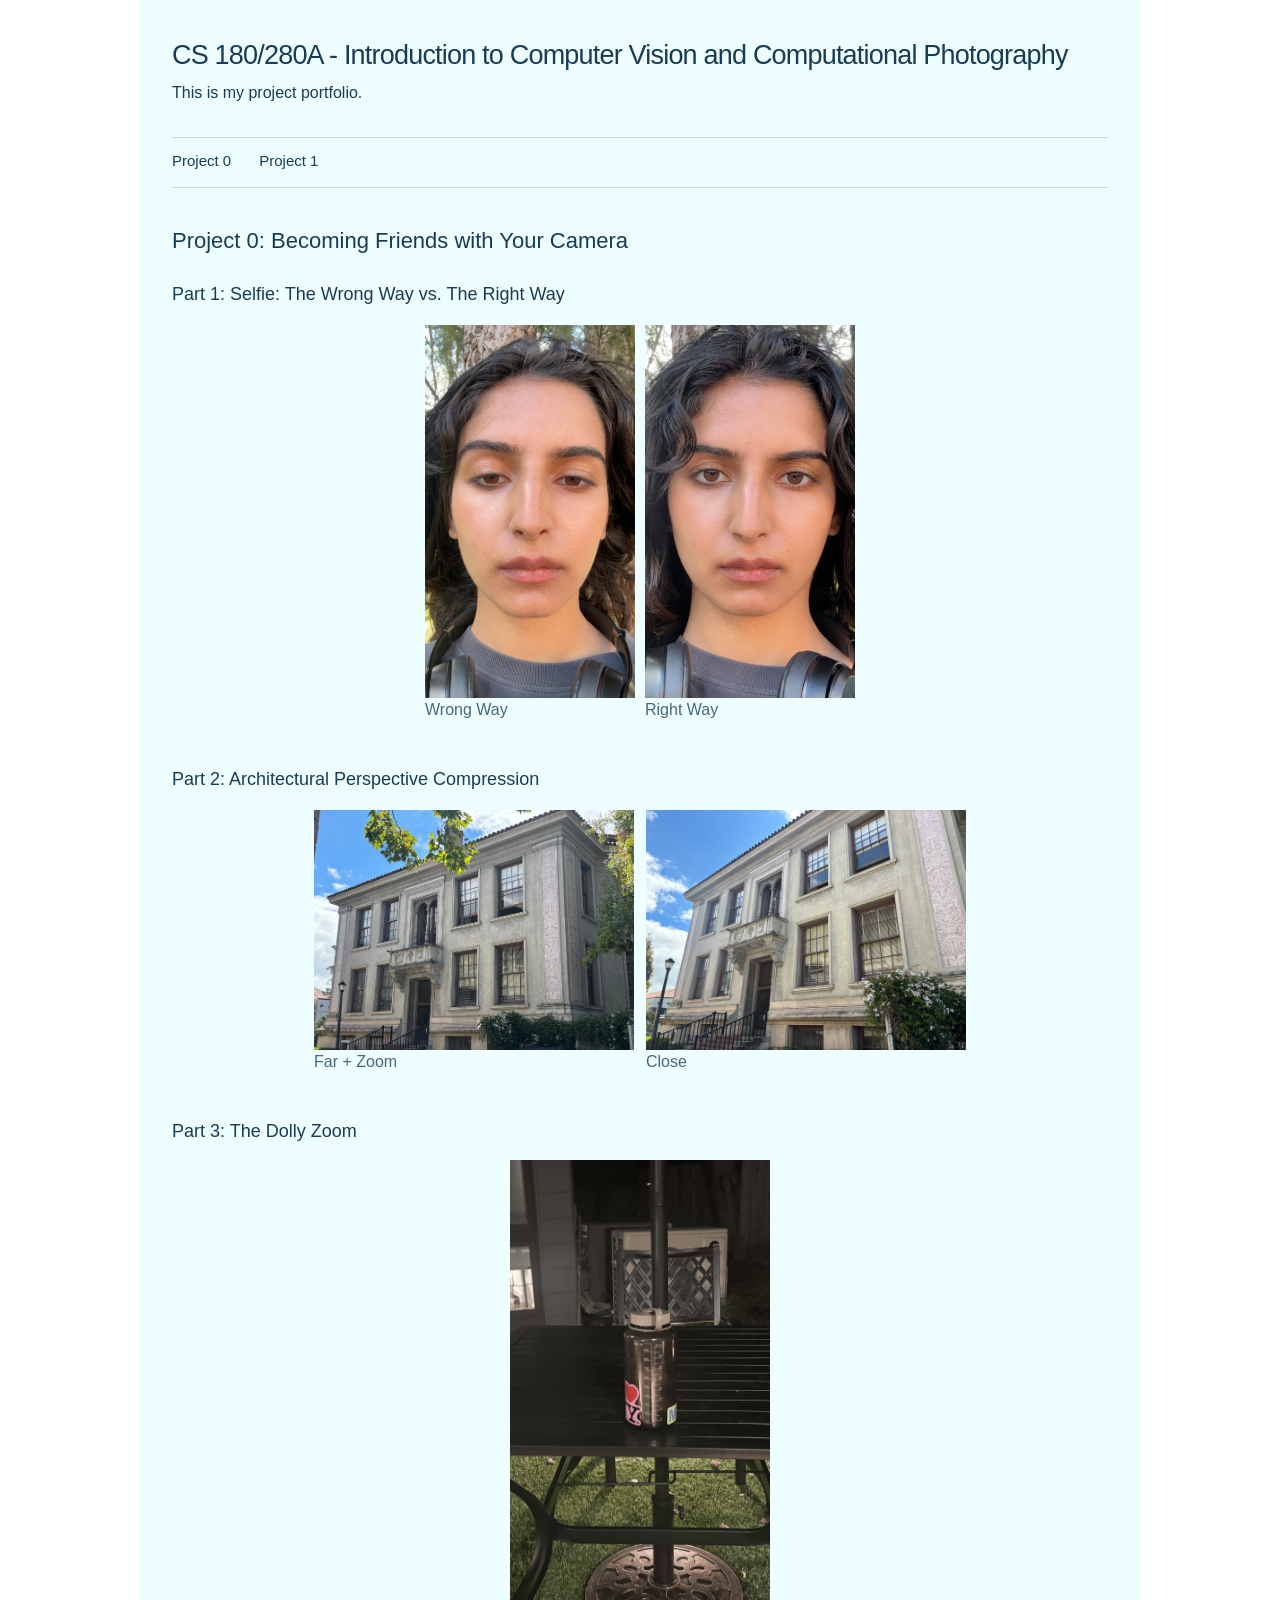
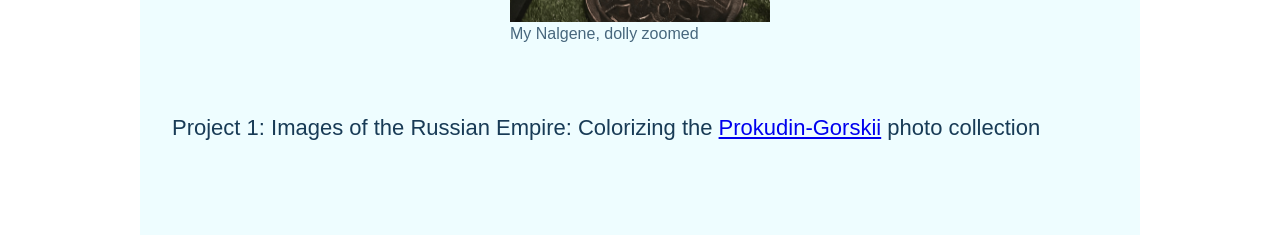
==== index.html @ 18839dc9 "Publish CS 180 portfolio" ====
<!DOCTYPE html>
<html lang="en">

<head>
  <meta charset="UTF-8">
  <meta name="viewport" content="width=device-width, initial-scale=1.0">

  <title>Riya Sehgal - CS 180/280A</title>

  <link rel="stylesheet" href="./style.css">
</head>

<body>

  <main class="page">

    <section class="intro-header">
      <h1>CS 180/280A - Introduction to Computer Vision and Computational Photography</h1>
      <p>This is my project portfolio.</p>
    </section>


    <nav class="project-nav">
      <a href="#project0" class="project-tab active">Project 0</a>
      <a href="#project1" class="project-tab">Project 1</a>
    </nav>


    <section class="project" id="project0">

      <h2>Project 0: Becoming Friends with Your Camera</h2>

      <div class="project-content">

        <h3>Part 1: Selfie: The Wrong Way vs. The Right Way</h3>

        <div class="image-grid part1-images">
          <div class="figure">
            <img src="./media/wrong-way.jpg" alt="Wrong way selfie">
            <p class="caption">Wrong Way</p>
          </div>

          <div class="figure">
            <img src="./media/right-way.jpg" alt="Right way selfie">
            <p class="caption">Right Way</p>
          </div>
        </div>


        <h3>Part 2: Architectural Perspective Compression</h3>

        <div class="image-grid part2-images">
          <div class="figure">
            <img src="./media/far-zoom.jpg" alt="Far away zoomed in">
            <p class="caption">Far + Zoom</p>
          </div>

          <div class="figure">
            <img src="./media/close.jpg" alt="Close view">
            <p class="caption">Close</p>
          </div>
        </div>


        <h3>Part 3: The Dolly Zoom</h3>

        <div class="dolly-zoom">
          <img src="./media/dolly-zoom.gif" alt="Dolly zoom effect">
          <p class="caption">My Nalgene, dolly zoomed</p>
        </div>

      </div>

    </section>



    <section class="project" id="project1">

      <h2>Project 1: Images of the Russian Empire: Colorizing the <a href="https://www.loc.gov/collections/prokudin-gorskii/" target="_blank">Prokudin-Gorskii</a> photo collection</h2>

      <div class="project-content">

        <!-- Project 1 content goes here -->

      </div>

    </section>

  </main>


  <script>
    const sections = document.querySelectorAll(".project");
    const tabs = document.querySelectorAll(".project-tab");

    function updateActiveProject() {
      let current = "";

      sections.forEach(section => {
        const top = section.offsetTop - 160;

        if (window.scrollY >= top) {
          current = section.id;
        }
      });

      tabs.forEach(tab => {
        tab.classList.remove("active");

        if (tab.getAttribute("href") === "#" + current) {
          tab.classList.add("active");
        }
      });
    }

    window.addEventListener("scroll", updateActiveProject);
    updateActiveProject();
  </script>

</body>
</html>
---- style.css ----
* {
  box-sizing: border-box;
}

html {
  scroll-behavior: smooth;
}

body {
  margin: 0;
  background: #ffffff;
  color: #183B56;
  font-family: "Helvetica Neue", Helvetica, Arial, sans-serif;
  font-weight: 400;
}


/* SAME WIDTH AS PERSONAL SITE */

.page {
  width: calc(100% - 48px);
  max-width: 1000px;
  min-height: 100vh;
  margin: 0 auto;
  padding: 40px 32px 80px;
  background: #EEFDFF;
}


/* TOP INTRO */

.intro-header {
  margin-bottom: 32px;
}

.intro-header h1 {
  max-width: 800px;
  margin: 0 0 10px;
  font-size: 30px;
  line-height: 1.15;
  letter-spacing: -0.7px;
  font-weight: 500;
}

.intro-header p {
  margin: 0;
  font-size: 16px;
  line-height: 1.5;
}


/* PROJECT SCROLL BAR */

.project-nav {
  position: sticky;
  top: 0;
  z-index: 20;

  display: flex;
  align-items: center;
  gap: 28px;

  width: 100%;
  padding: 14px 0;

  background: #EEFDFF;
  border-top: 1px solid rgba(24, 59, 86, 0.18);
  border-bottom: 1px solid rgba(24, 59, 86, 0.18);

  overflow-x: auto;
  scrollbar-width: none;
}

.project-nav::-webkit-scrollbar {
  display: none;
}

.project-tab {
  flex-shrink: 0;

  color: #183B56;
  font-size: 15px;
  text-decoration: none;

  padding-bottom: 3px;
  border-bottom: 1px solid transparent;
}

.project-tab:hover,
.project-tab.active {
  border-bottom-color: #183B56;
}


/* PROJECT */

.project {
  padding-top: 40px;
  scroll-margin-top: 70px;
}

.project h2 {
  margin: 0 0 14px;
  font-size: 24px;
  font-weight: 500;
}

.project h3 {
  margin: 30px 0 10px;
  font-size: 18px;
  font-weight: 500;
}

.project p {
  max-width: 800px;
  margin: 0 0 16px;

  font-size: 16px;
  line-height: 1.55;
}


/* IMAGES */

.image-grid {
  display: grid;
  grid-template-columns: repeat(2, 1fr);
  gap: 14px;

  margin: 20px 0 30px;
}

.image-grid.three {
  grid-template-columns: repeat(3, 1fr);
}

.figure img {
  display: block;
  width: 100%;
  height: auto;
}

.caption {
  margin-top: 6px;

  color: #47677D;
  font-size: 13px;
  line-height: 1.4;
}


/* MOBILE */

@media (max-width: 700px) {

  .page {
    width: calc(100% - 32px);
    padding: 28px 20px 60px;
  }

  .intro-header h1 {
    font-size: 25px;
  }

  .project-nav {
    gap: 20px;
  }

  .image-grid,
  .image-grid.three {
    grid-template-columns: 1fr;
  }
}

.intro-header h1 {
  max-width: none;
  font-size: 22px;
  white-space: nowrap;
}

@media (max-width: 700px) {
  .intro-header h1 {
    white-space: normal;
  }
}

.intro-header h1 {
  font-size: 25px;
  white-space: nowrap;
  letter-spacing: -0.8px;
}

@media (max-width: 700px) {
  .intro-header h1 {
    white-space: normal;
  }
}

.intro-header h1 {
  font-size: 27px;
}

.project h2 {
  font-size: 22px;
}

.image-placeholder {
  width: 100%;
  aspect-ratio: 3 / 2;
  display: flex;
  align-items: center;
  justify-content: center;
  background: rgba(24, 59, 86, 0.08);
  color: #47677D;
  font-size: 14px;
}

.image-placeholder {
  aspect-ratio: 9 / 16;
  max-width: 260px;
  margin: 0 auto;
}

.part1-images {
  grid-template-columns: 260px 260px;
  gap: 12px;
  justify-content: center;
}

.part1-images {
  grid-template-columns: 210px 210px;
  gap: 10px;
}

.part1-images .image-placeholder {
  max-width: 210px;
}

.part2-images {
  grid-template-columns: 320px 320px;
  gap: 12px;
  justify-content: center;
}

.part2-images .image-placeholder {
  aspect-ratio: 4 / 3;
  max-width: 320px;
}

.dolly-zoom {
  width: 420px;
  margin: 18px auto 28px;
}

.dolly-zoom img {
  width: 100%;
  height: auto;
  display: block;
}

.dolly-zoom {
  width: 320px;
}

.dolly-zoom {
  width: 260px;
}
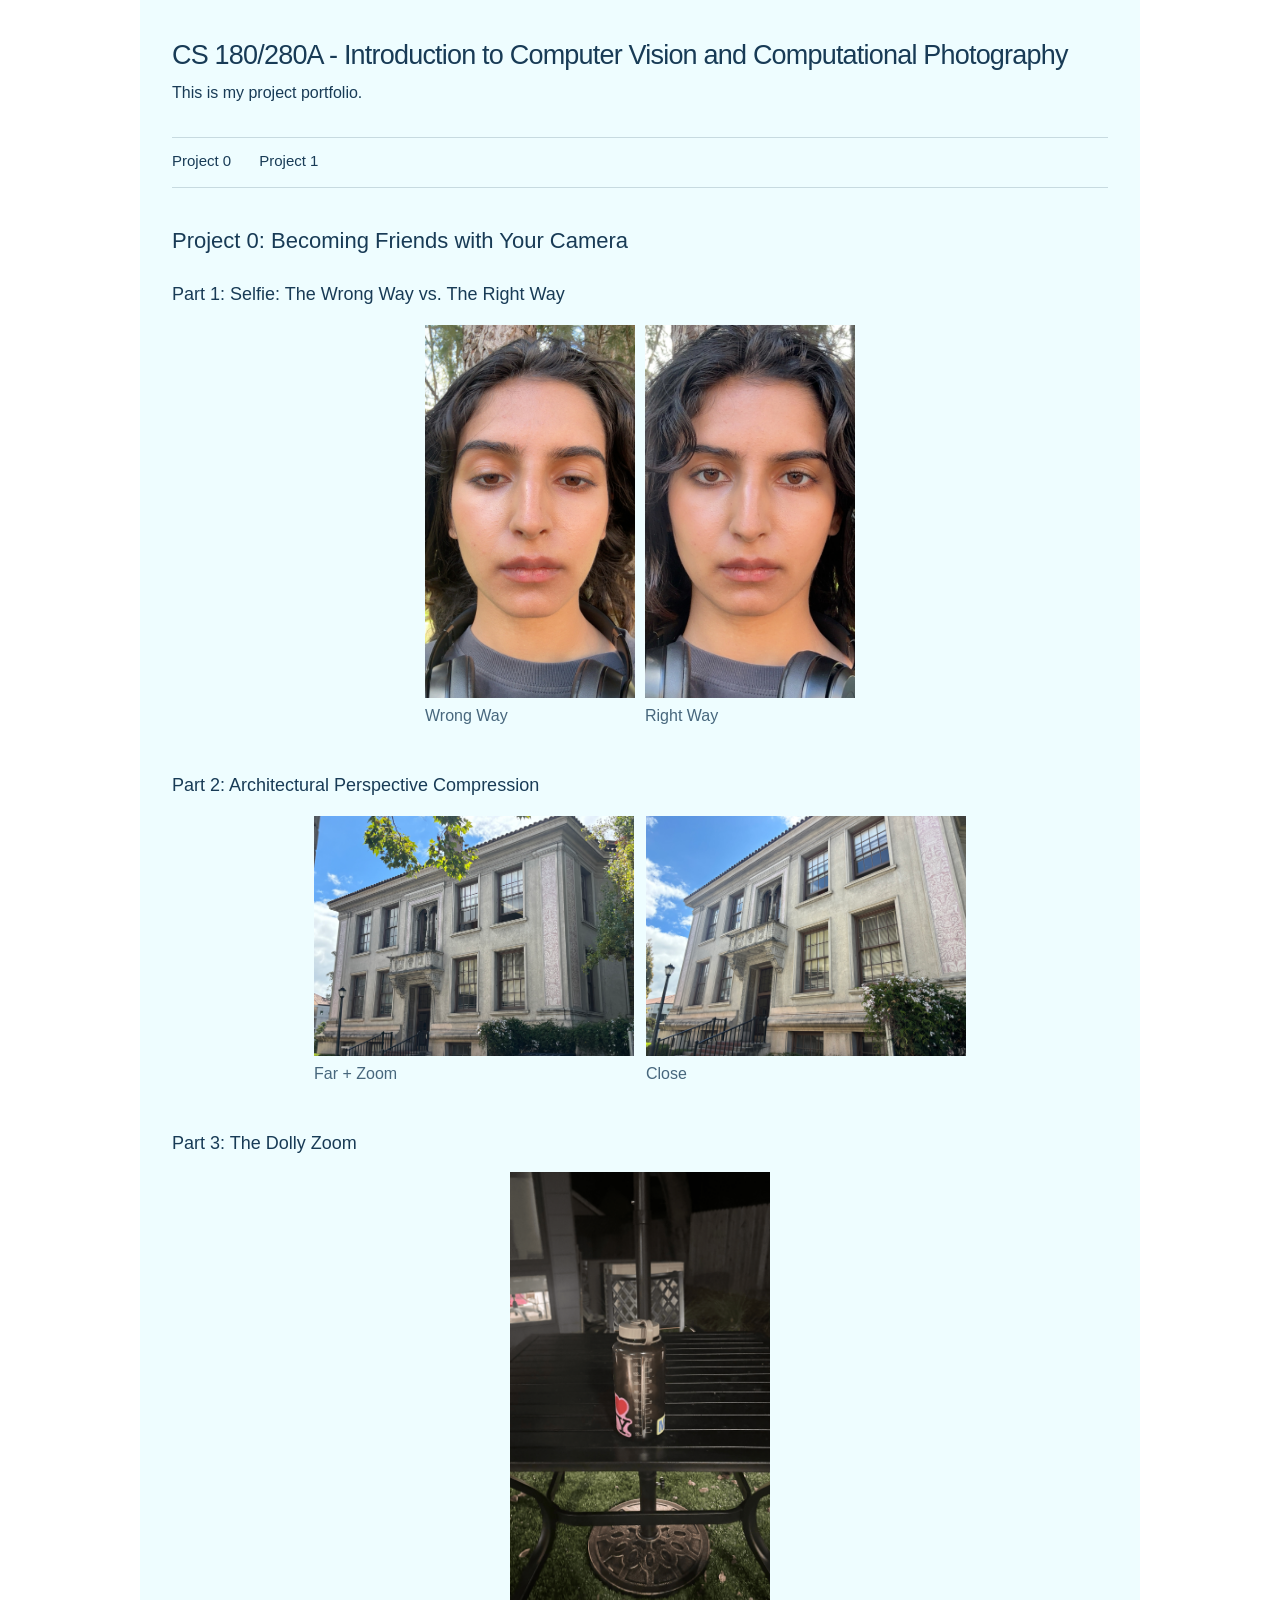
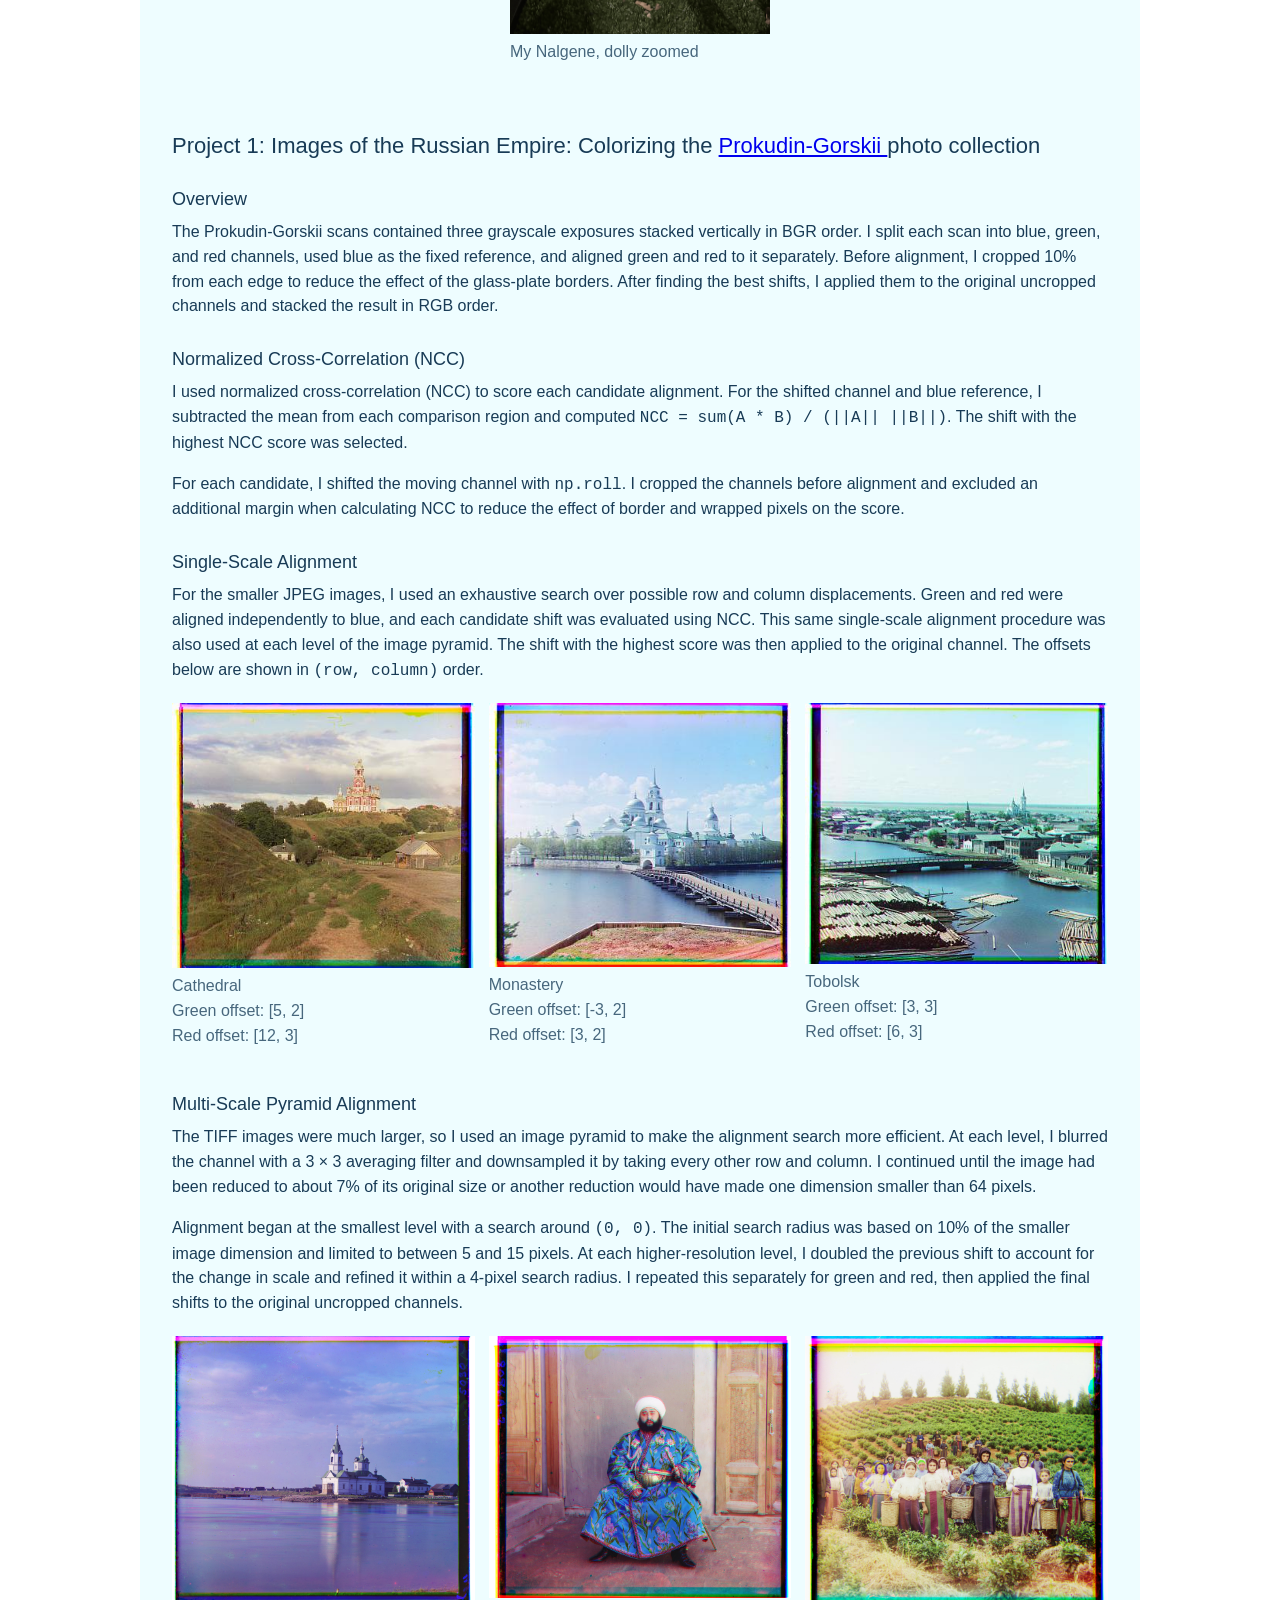
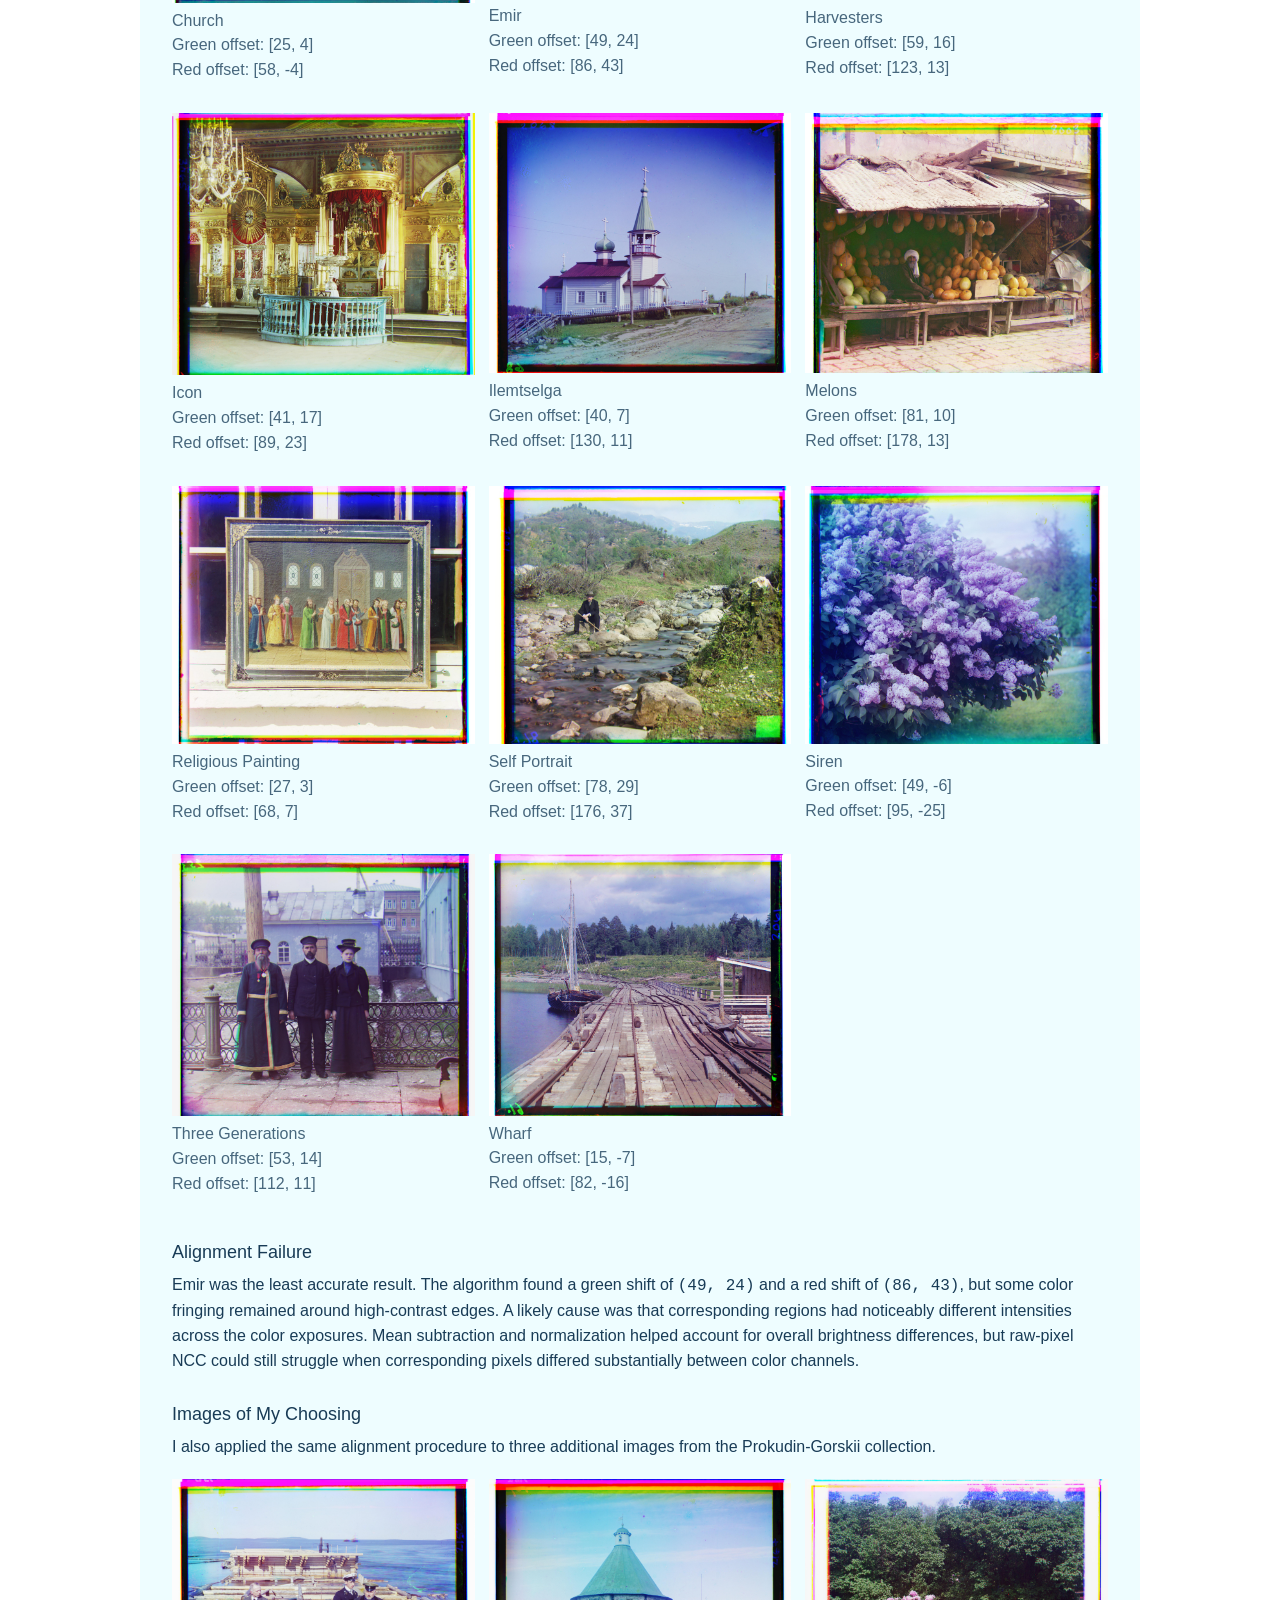
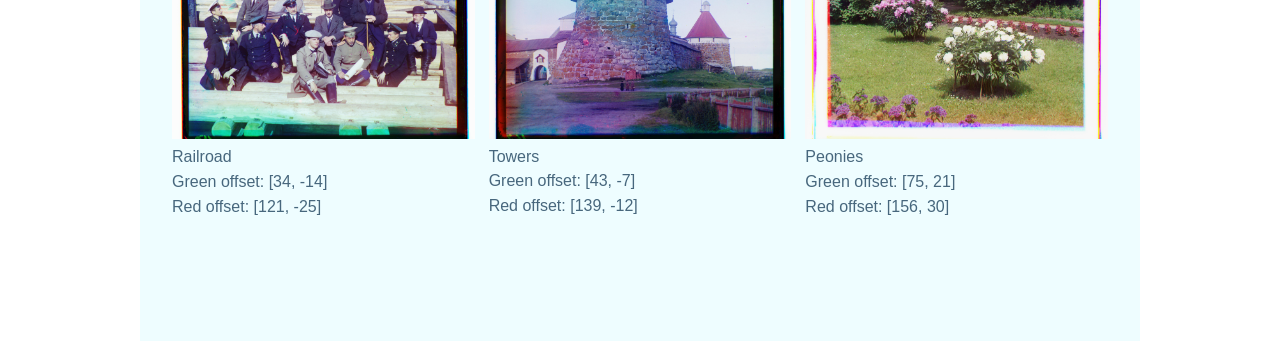
==== commit 8d16569f: "Complete Project 1 webpage" ====
--- a/index.html
+++ b/index.html
@@ -4,14 +4,11 @@
 <head>
   <meta charset="UTF-8">
   <meta name="viewport" content="width=device-width, initial-scale=1.0">
-
   <title>Riya Sehgal - CS 180/280A</title>
-
   <link rel="stylesheet" href="./style.css">
 </head>
 
 <body>
-
   <main class="page">
 
     <section class="intro-header">
@@ -19,15 +16,12 @@
       <p>This is my project portfolio.</p>
     </section>
 
-
     <nav class="project-nav">
       <a href="#project0" class="project-tab active">Project 0</a>
       <a href="#project1" class="project-tab">Project 1</a>
     </nav>
 
-
     <section class="project" id="project0">
-
       <h2>Project 0: Becoming Friends with Your Camera</h2>
 
       <div class="project-content">
@@ -46,7 +40,6 @@
           </div>
         </div>
 
-
         <h3>Part 2: Architectural Perspective Compression</h3>
 
         <div class="image-grid part2-images">
@@ -60,7 +53,6 @@
             <p class="caption">Close</p>
           </div>
         </div>
-
 
         <h3>Part 3: The Dolly Zoom</h3>
 
@@ -70,21 +62,225 @@
         </div>
 
       </div>
-
     </section>
 
 
-
     <section class="project" id="project1">
 
-      <h2>Project 1: Images of the Russian Empire: Colorizing the <a href="https://www.loc.gov/collections/prokudin-gorskii/" target="_blank">Prokudin-Gorskii</a> photo collection</h2>
+      <h2>
+        Project 1: Images of the Russian Empire: Colorizing the
+        <a href="https://www.loc.gov/collections/prokudin-gorskii/" target="_blank">
+          Prokudin-Gorskii
+        </a>
+        photo collection
+      </h2>
 
       <div class="project-content">
 
-        <!-- Project 1 content goes here -->
+        <h3>Overview</h3>
+        <p>
+          The Prokudin-Gorskii scans contained three grayscale exposures stacked vertically in BGR order. I split each scan into blue, green, and red channels, used blue as the fixed reference, and aligned green and red to it separately. Before alignment, I cropped 10% from each edge to reduce the effect of the glass-plate borders. After finding the best shifts, I applied them to the original uncropped channels and stacked the result in RGB order.
+        </p>
+
+        <h3>Normalized Cross-Correlation (NCC)</h3>
+        <p>
+          I used normalized cross-correlation (NCC) to score each candidate alignment. For the shifted channel and blue reference, I subtracted the mean from each comparison region and computed <code>NCC = sum(A * B) / (||A|| ||B||)</code>. The shift with the highest NCC score was selected.
+        </p>
+        <p>
+          For each candidate, I shifted the moving channel with <code>np.roll</code>. I cropped the channels before alignment and excluded an additional margin when calculating NCC to reduce the effect of border and wrapped pixels on the score.
+        </p>
+
+        <h3>Single-Scale Alignment</h3>
+        <p>
+          For the smaller JPEG images, I used an exhaustive search over possible row and column displacements. Green and red were aligned independently to blue, and each candidate shift was evaluated using NCC. This same single-scale alignment procedure was also used at each level of the image pyramid. The shift with the highest score was then applied to the original channel. The offsets below are shown in <code>(row, column)</code> order.
+        </p>
+
+        <div class="image-grid three">
+
+          <div class="figure">
+            <img src="./1/cathedral_color.jpg" alt="Cathedral">
+            <p class="caption">
+              Cathedral<br>
+              Green offset: [x, y]<br>
+              Red offset: [x, y]
+            </p>
+          </div>
+
+          <div class="figure">
+            <img src="./1/monastery_color.jpg" alt="Monastery">
+            <p class="caption">
+              Monastery<br>
+              Green offset: [x, y]<br>
+              Red offset: [x, y]
+            </p>
+          </div>
+
+          <div class="figure">
+            <img src="./1/tobolsk_color.jpg" alt="Tobolsk">
+            <p class="caption">
+              Tobolsk<br>
+              Green offset: [x, y]<br>
+              Red offset: [x, y]
+            </p>
+          </div>
+
+        </div>
+
+
+        <h3>Multi-Scale Pyramid Alignment</h3>
+        <p>
+          The TIFF images were much larger, so I used an image pyramid to make the alignment search more efficient. At each level, I blurred the channel with a 3 × 3 averaging filter and downsampled it by taking every other row and column. I continued until the image had been reduced to about 7% of its original size or another reduction would have made one dimension smaller than 64 pixels.
+        </p>
+        <p>
+          Alignment began at the smallest level with a search around <code>(0, 0)</code>. The initial search radius was based on 10% of the smaller image dimension and limited to between 5 and 15 pixels. At each higher-resolution level, I doubled the previous shift to account for the change in scale and refined it within a 4-pixel search radius. I repeated this separately for green and red, then applied the final shifts to the original uncropped channels.
+        </p>
+
+        <div class="image-grid three">
+
+          <div class="figure">
+            <img src="./1/church_color.jpg" alt="Church">
+            <p class="caption">
+              Church<br>
+              Green offset: [x, y]<br>
+              Red offset: [x, y]
+            </p>
+          </div>
+
+          <div class="figure">
+            <img src="./1/emir_color.jpg" alt="Emir">
+            <p class="caption">
+              Emir<br>
+              Green offset: [x, y]<br>
+              Red offset: [x, y]
+            </p>
+          </div>
+
+          <div class="figure">
+            <img src="./1/harvesters_color.jpg" alt="Harvesters">
+            <p class="caption">
+              Harvesters<br>
+              Green offset: [x, y]<br>
+              Red offset: [x, y]
+            </p>
+          </div>
+
+          <div class="figure">
+            <img src="./1/icon_color.jpg" alt="Icon">
+            <p class="caption">
+              Icon<br>
+              Green offset: [x, y]<br>
+              Red offset: [x, y]
+            </p>
+          </div>
+
+          <div class="figure">
+            <img src="./1/ilemselga_color.jpg" alt="Ilemtselga">
+            <p class="caption">
+              Ilemtselga<br>
+              Green offset: [x, y]<br>
+              Red offset: [x, y]
+            </p>
+          </div>
+
+          <div class="figure">
+            <img src="./1/melons_color.jpg" alt="Melons">
+            <p class="caption">
+              Melons<br>
+              Green offset: [x, y]<br>
+              Red offset: [x, y]
+            </p>
+          </div>
+
+          <div class="figure">
+            <img src="./1/religous_painting_color.jpg" alt="Religious Painting">
+            <p class="caption">
+              Religious Painting<br>
+              Green offset: [x, y]<br>
+              Red offset: [x, y]
+            </p>
+          </div>
+
+          <div class="figure">
+            <img src="./1/self_portrait_color.jpg" alt="Self Portrait">
+            <p class="caption">
+              Self Portrait<br>
+              Green offset: [x, y]<br>
+              Red offset: [x, y]
+            </p>
+          </div>
+
+          <div class="figure">
+            <img src="./1/siren_color.jpg" alt="Siren">
+            <p class="caption">
+              Siren<br>
+              Green offset: [x, y]<br>
+              Red offset: [x, y]
+            </p>
+          </div>
+
+          <div class="figure">
+            <img src="./1/three_generations_color.jpg" alt="Three Generations">
+            <p class="caption">
+              Three Generations<br>
+              Green offset: [x, y]<br>
+              Red offset: [x, y]
+            </p>
+          </div>
+
+          <div class="figure">
+            <img src="./1/wharf_color.jpg" alt="Wharf">
+            <p class="caption">
+              Wharf<br>
+              Green offset: [x, y]<br>
+              Red offset: [x, y]
+            </p>
+          </div>
+
+        </div>
+
+
+        <h3>Alignment Failure</h3>
+        <p>
+          Emir was the least accurate result. The algorithm found a green shift of <code>(49, 24)</code> and a red shift of <code>(86, 43)</code>, but some color fringing remained around high-contrast edges. A likely cause was that corresponding regions had noticeably different intensities across the color exposures. Mean subtraction and normalization helped account for overall brightness differences, but raw-pixel NCC could still struggle when corresponding pixels differed substantially between color channels.
+        </p>
+
+        <h3>Images of My Choosing</h3>
+        <p>
+          I also applied the same alignment procedure to three additional images from the Prokudin-Gorskii collection.
+        </p>
+
+        <div class="image-grid three">
+
+          <div class="figure">
+            <img src="./1/railroad_color.jpg" alt="Railroad">
+            <p class="caption">
+              Railroad<br>
+              Green offset: [x, y]<br>
+              Red offset: [x, y]
+            </p>
+          </div>
+
+          <div class="figure">
+            <img src="./1/towers_color.jpg" alt="Towers">
+            <p class="caption">
+              Towers<br>
+              Green offset: [x, y]<br>
+              Red offset: [x, y]
+            </p>
+          </div>
+
+          <div class="figure">
+            <img src="./1/peonies_color.jpg" alt="Peonies">
+            <p class="caption">
+              Peonies<br>
+              Green offset: [x, y]<br>
+              Red offset: [x, y]
+            </p>
+          </div>
+
+        </div>
 
       </div>
-
     </section>
 
   </main>
@@ -118,5 +314,50 @@
     updateActiveProject();
   </script>
 
+
+  <!-- AUTO PROJECT 1 RESULTS -->
+  <script>
+    async function loadProject1Results() {
+      try {
+        const response = await fetch("./1/offsets.json?v=" + Date.now(), {
+          cache: "no-store"
+        });
+
+        if (!response.ok) return;
+
+        const offsets = await response.json();
+
+        document.querySelectorAll(
+          '#project1 .figure img[src^="./1/"]'
+        ).forEach(img => {
+          const originalSrc = img.getAttribute("src").split("?")[0];
+          const filename = originalSrc.split("/").pop();
+          const imageName = filename.replace("_color.jpg", "");
+
+          // Force browser to show newest output image
+          img.src = originalSrc + "?v=" + Date.now();
+
+          if (!offsets[imageName]) return;
+
+          const caption = img.closest(".figure").querySelector(".caption");
+          const title = caption.innerHTML.split("<br>")[0].trim();
+
+          const green = offsets[imageName].green;
+          const red = offsets[imageName].red;
+
+          caption.innerHTML =
+            title +
+            "<br>Green offset: [" + green[0] + ", " + green[1] + "]" +
+            "<br>Red offset: [" + red[0] + ", " + red[1] + "]";
+        });
+
+      } catch (error) {
+        console.log("Project 1 results are not available yet.");
+      }
+    }
+
+    loadProject1Results();
+  </script>
+
 </body>
 </html>
--- a/style.css
+++ b/style.css
@@ -111,9 +111,9 @@
   font-weight: 500;
 }
 
-.project p {
-  max-width: 800px;
-  margin: 0 0 16px;
+.project-content > p {
+  width: 100%;
+  max-width: none;margin: 0 0 16px;
 
   font-size: 16px;
   line-height: 1.55;
@@ -141,11 +141,13 @@
 }
 
 .caption {
-  margin-top: 6px;
-
+  width: 100%;
+  margin: 6px 0 16px;
+  padding: 0;
   color: #47677D;
-  font-size: 13px;
-  line-height: 1.4;
+  font-size: 16px;
+  line-height: 1.55;
+  text-align: left;
 }
 
 
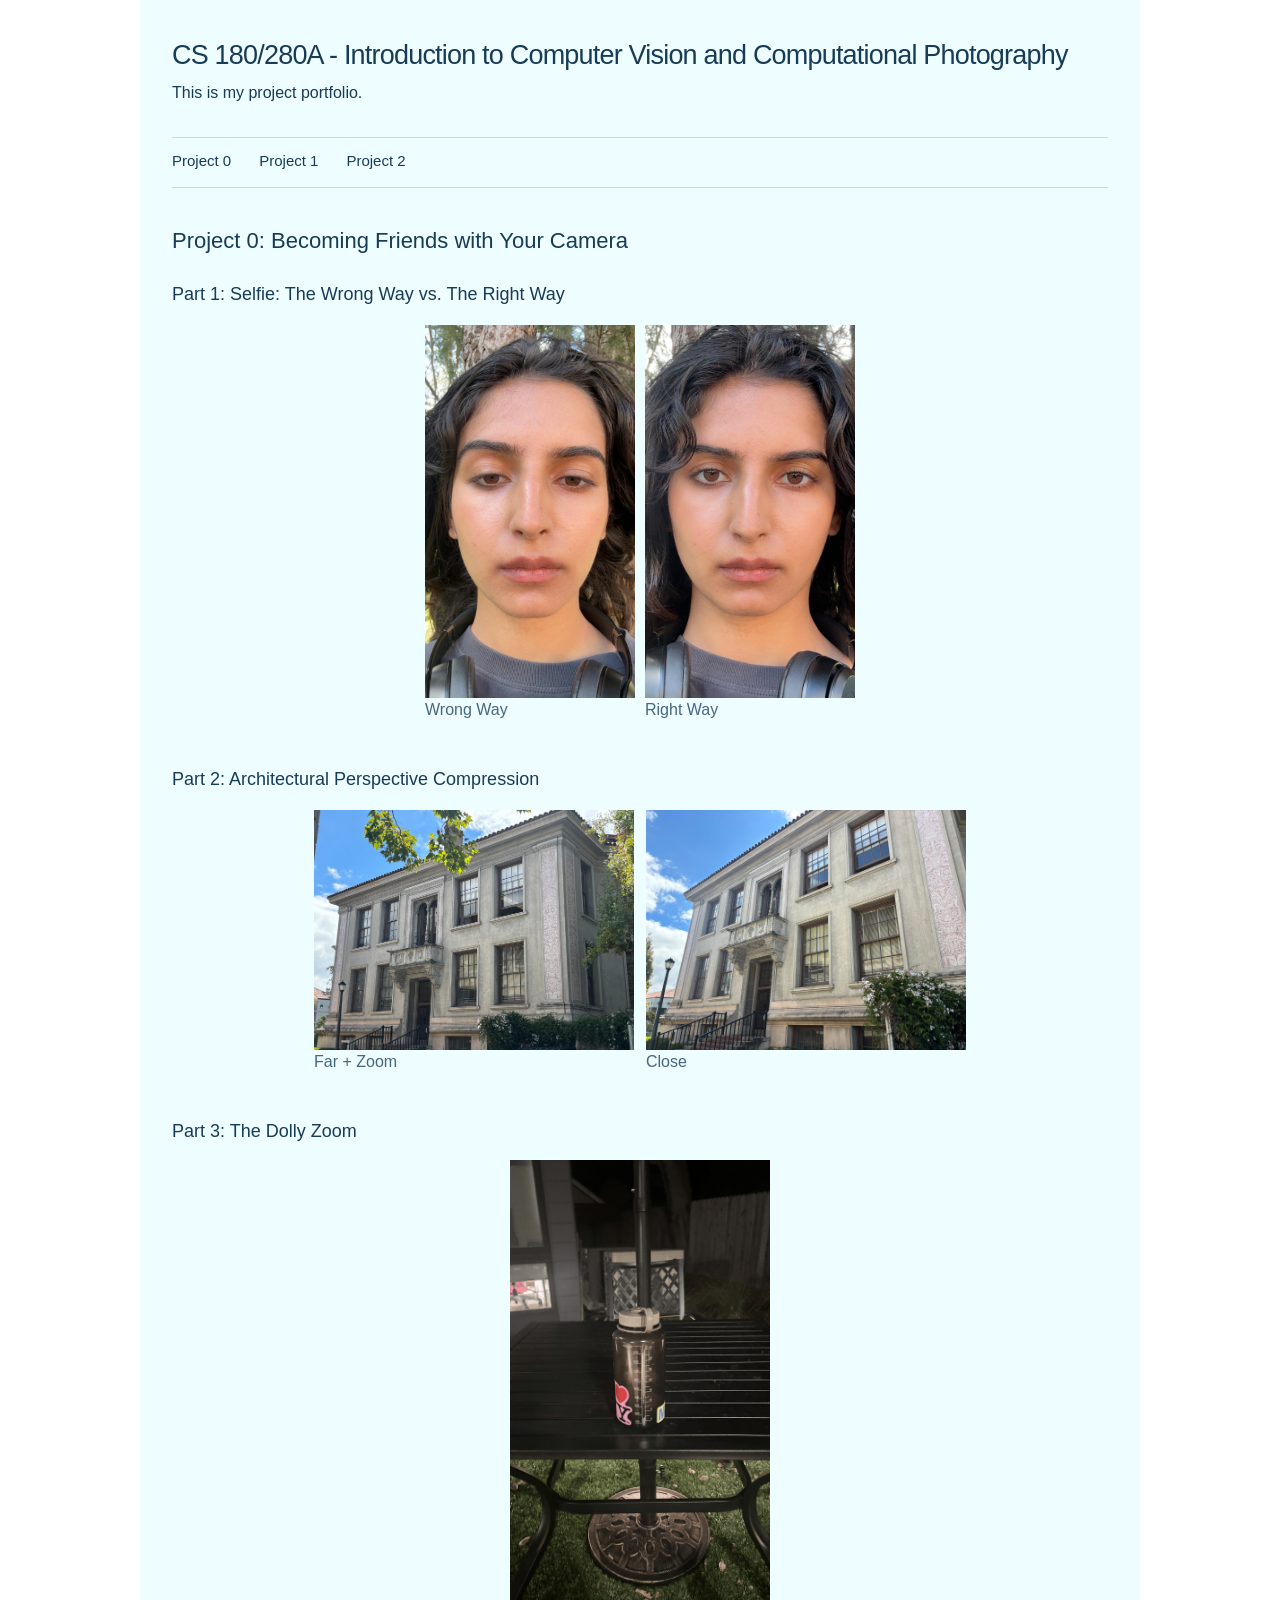
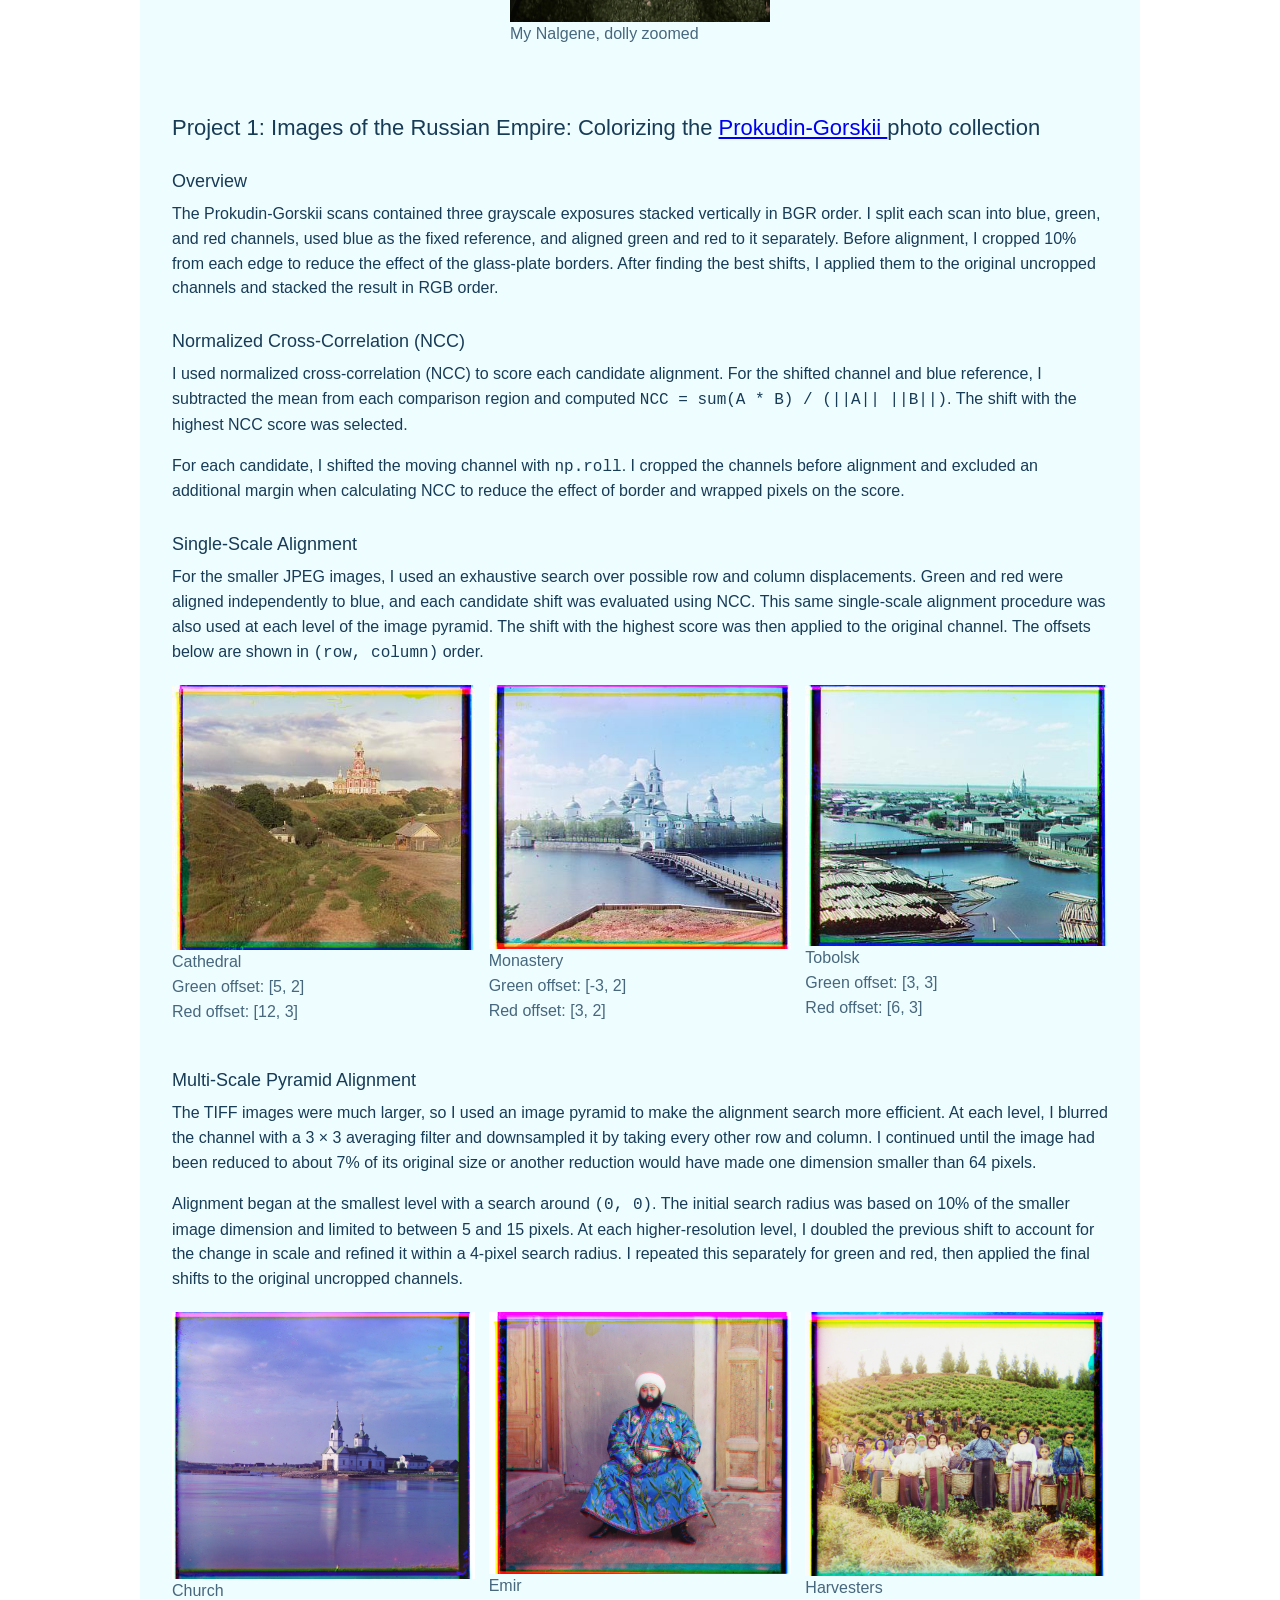
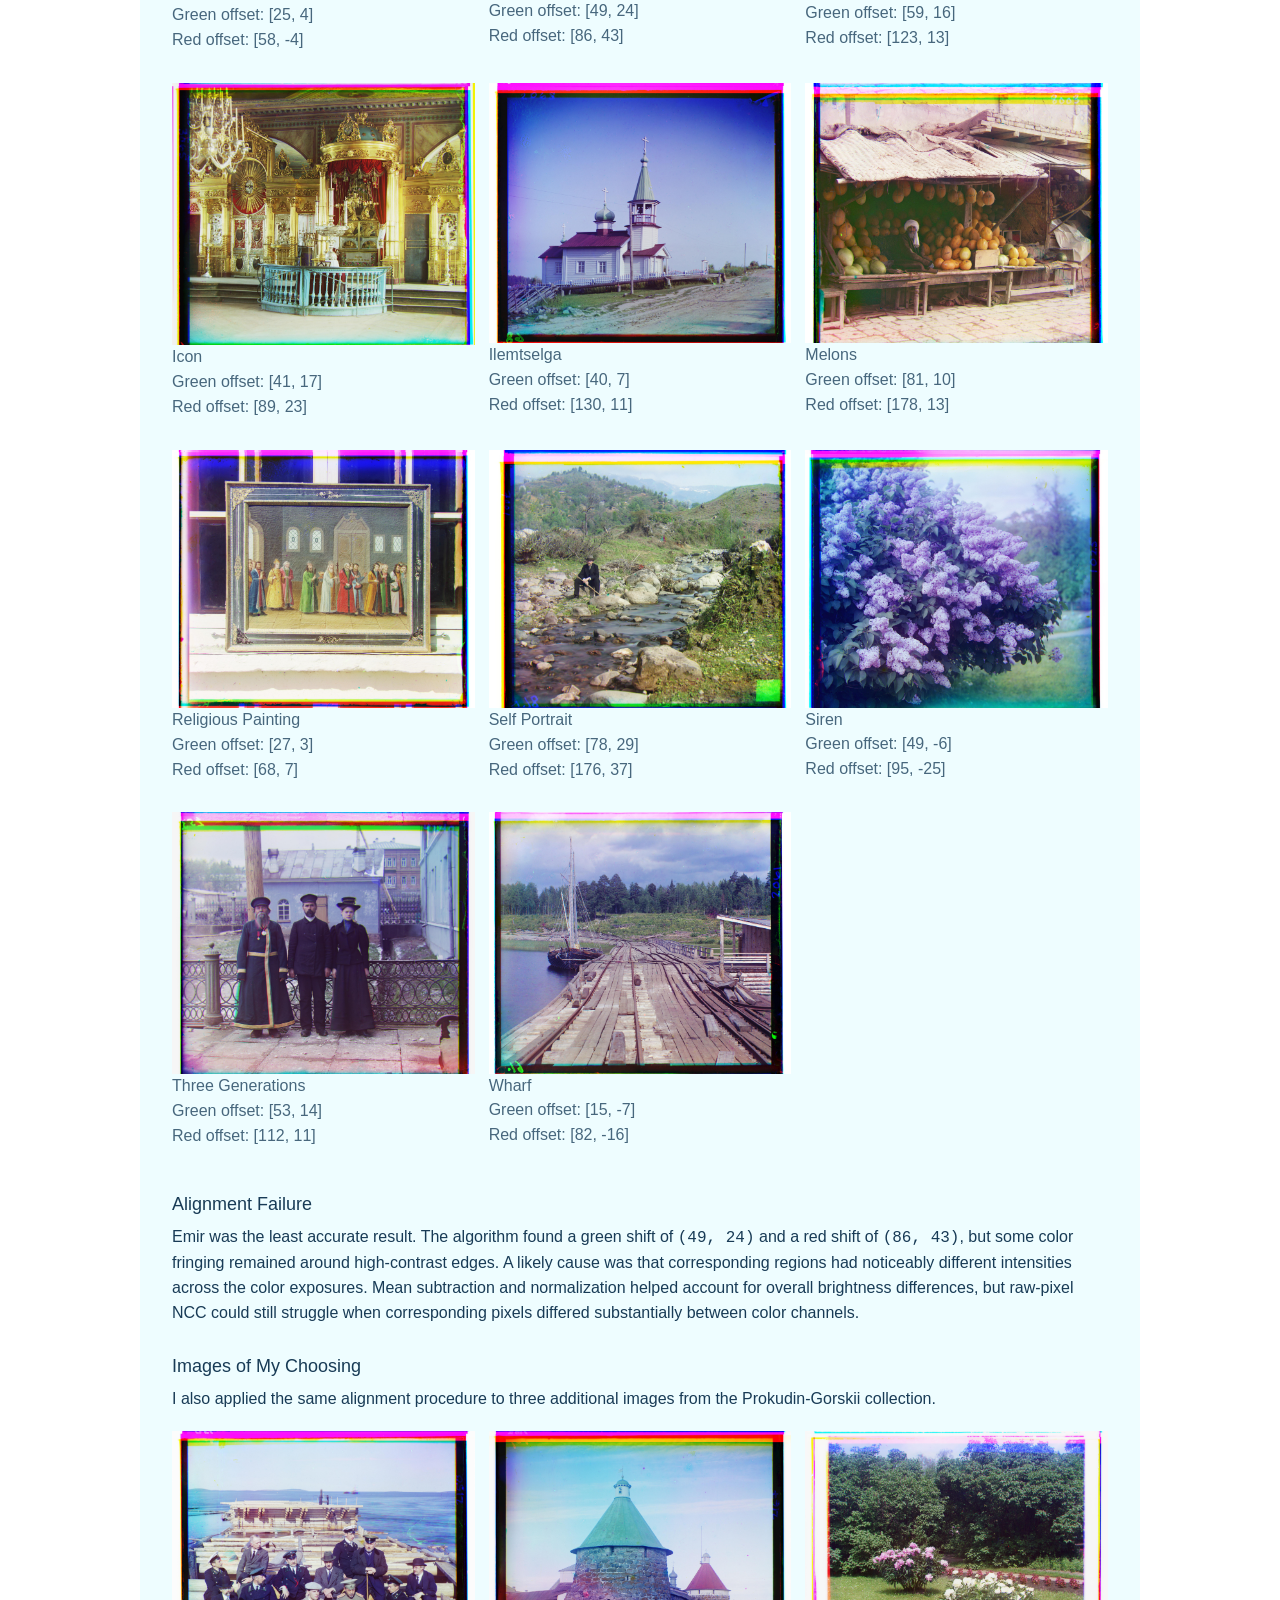
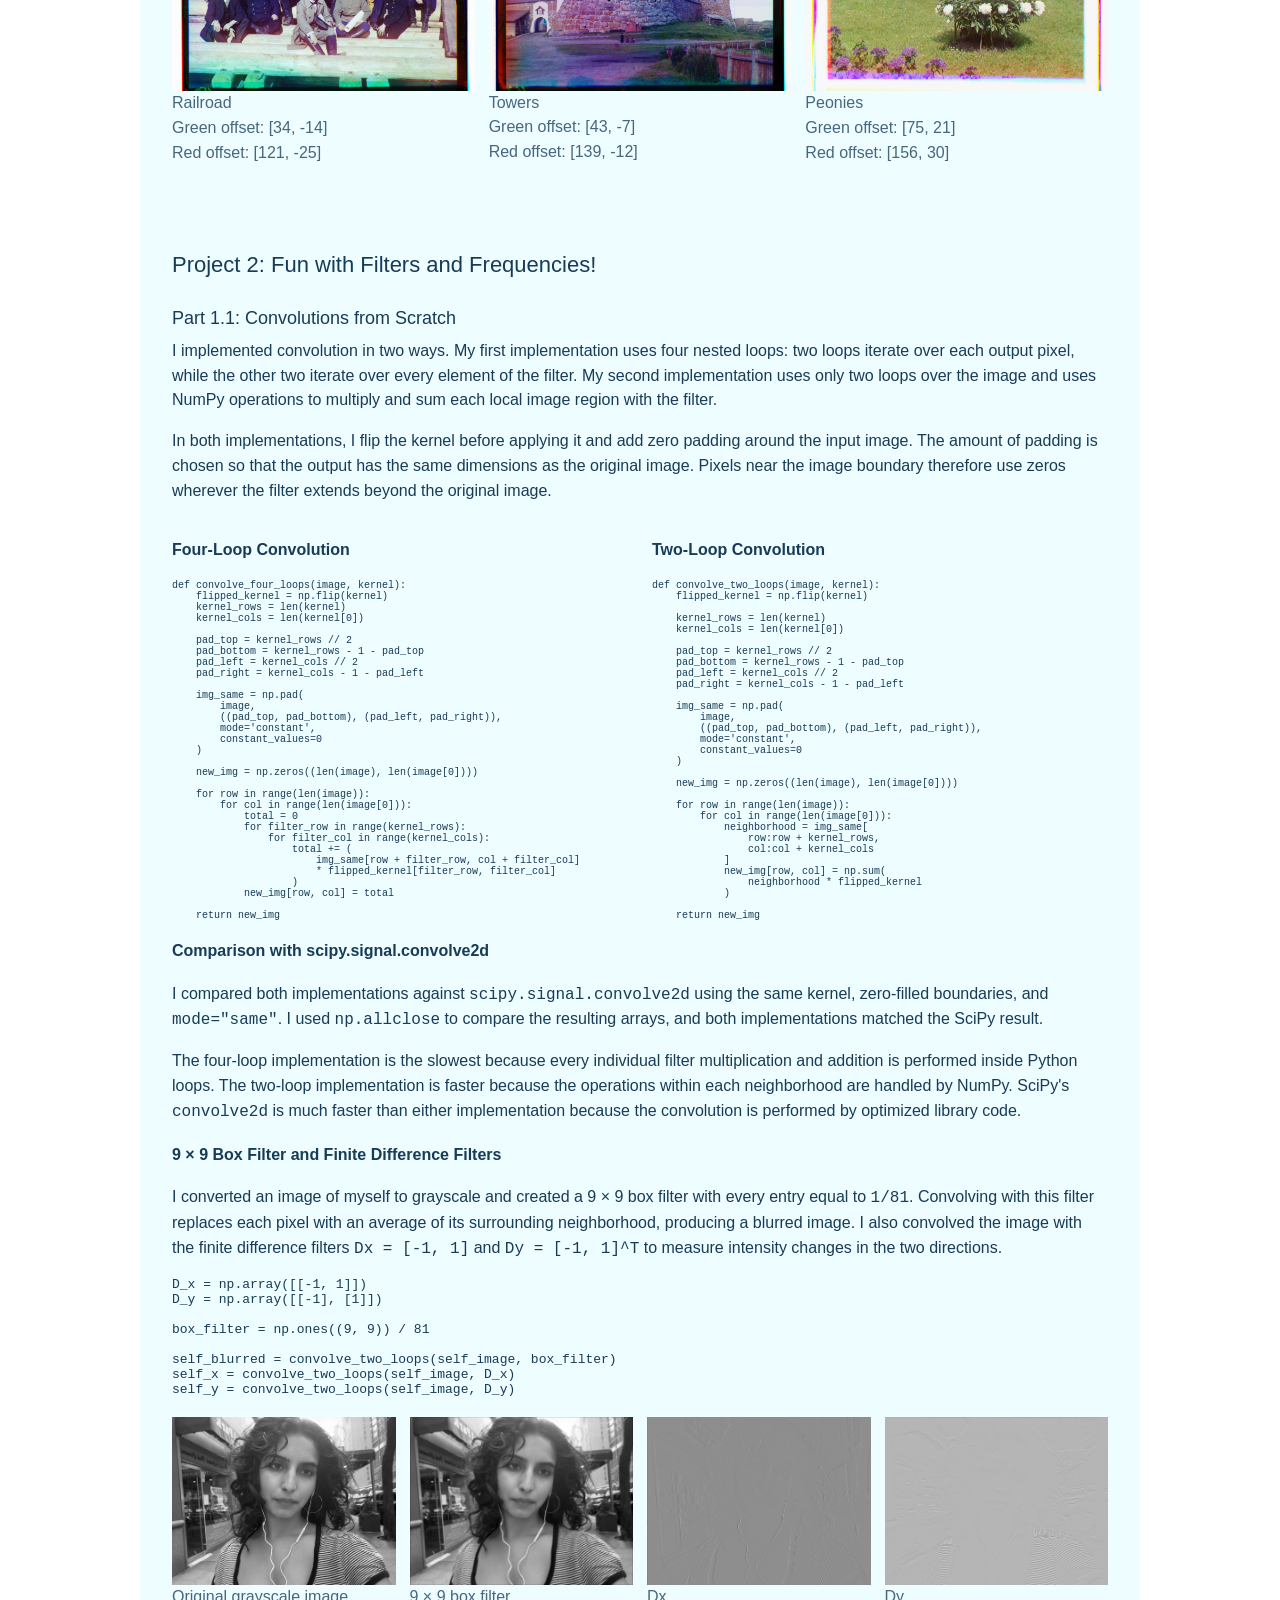
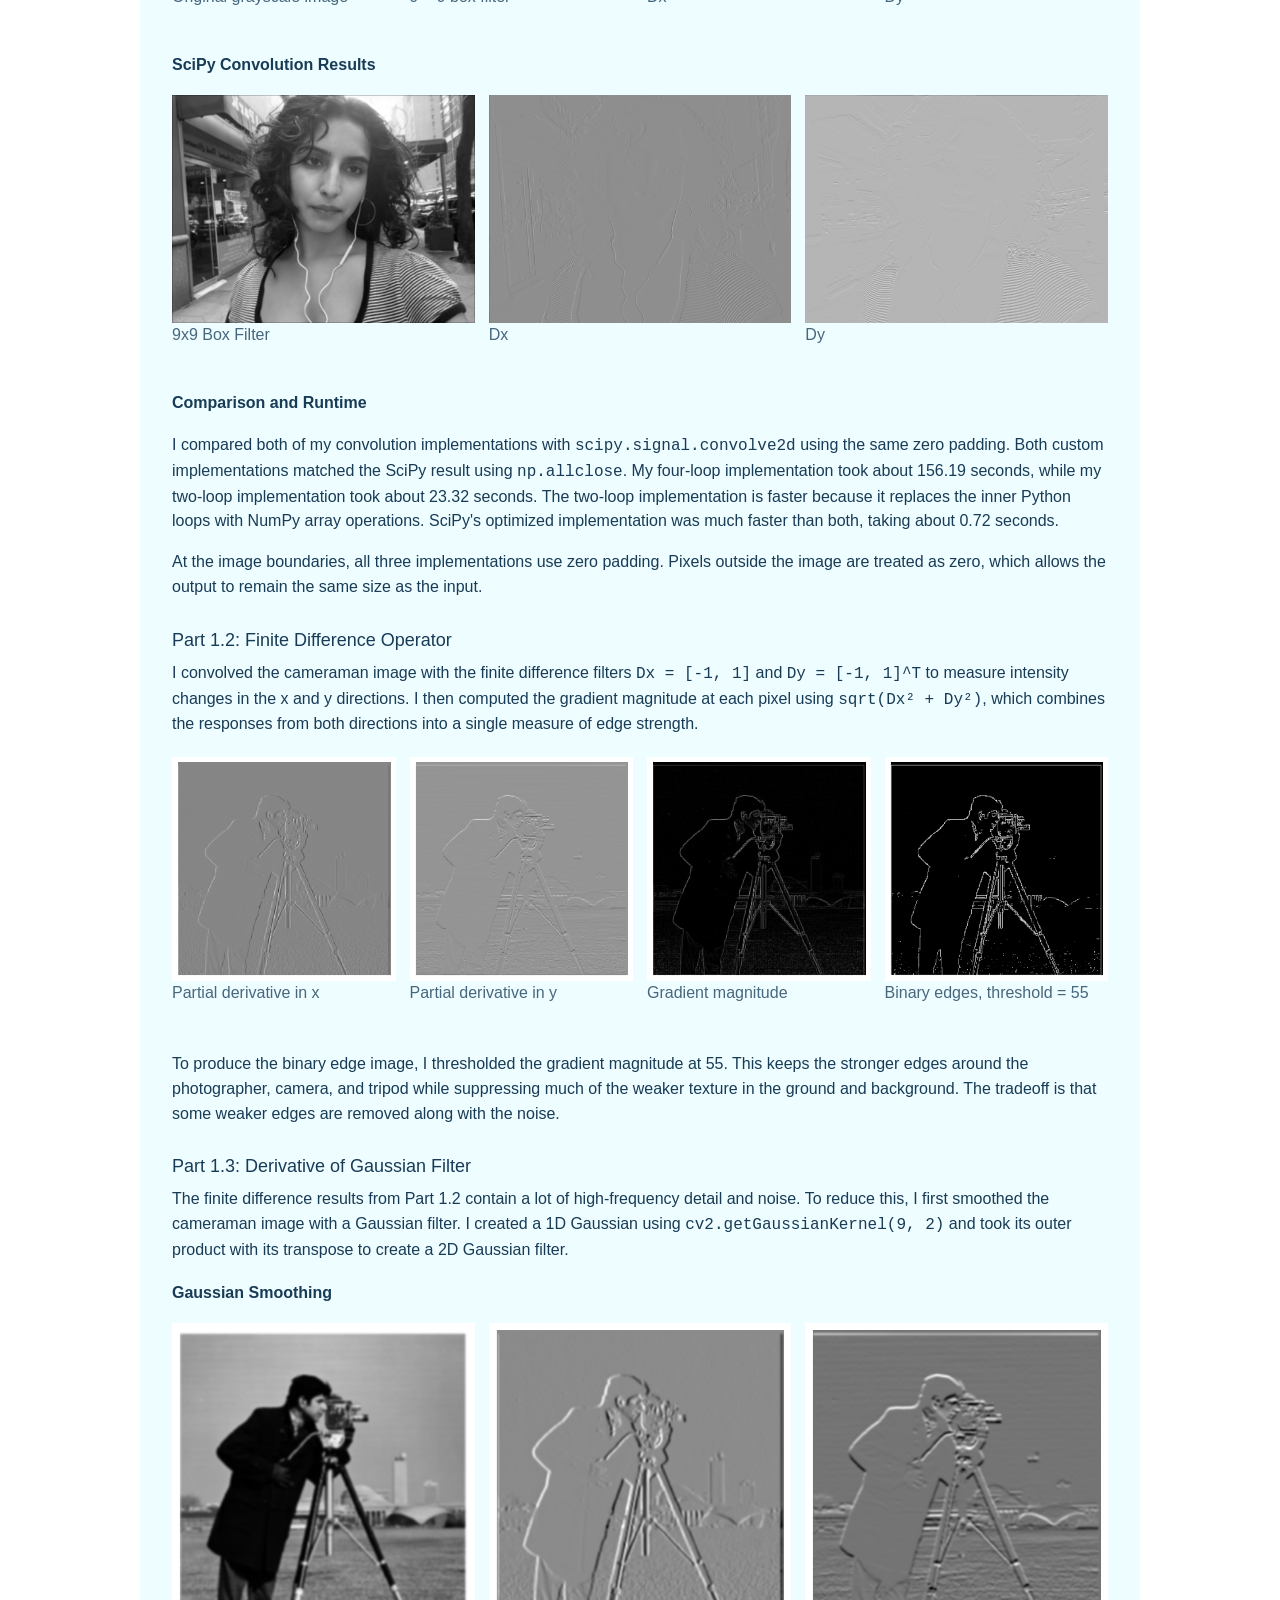
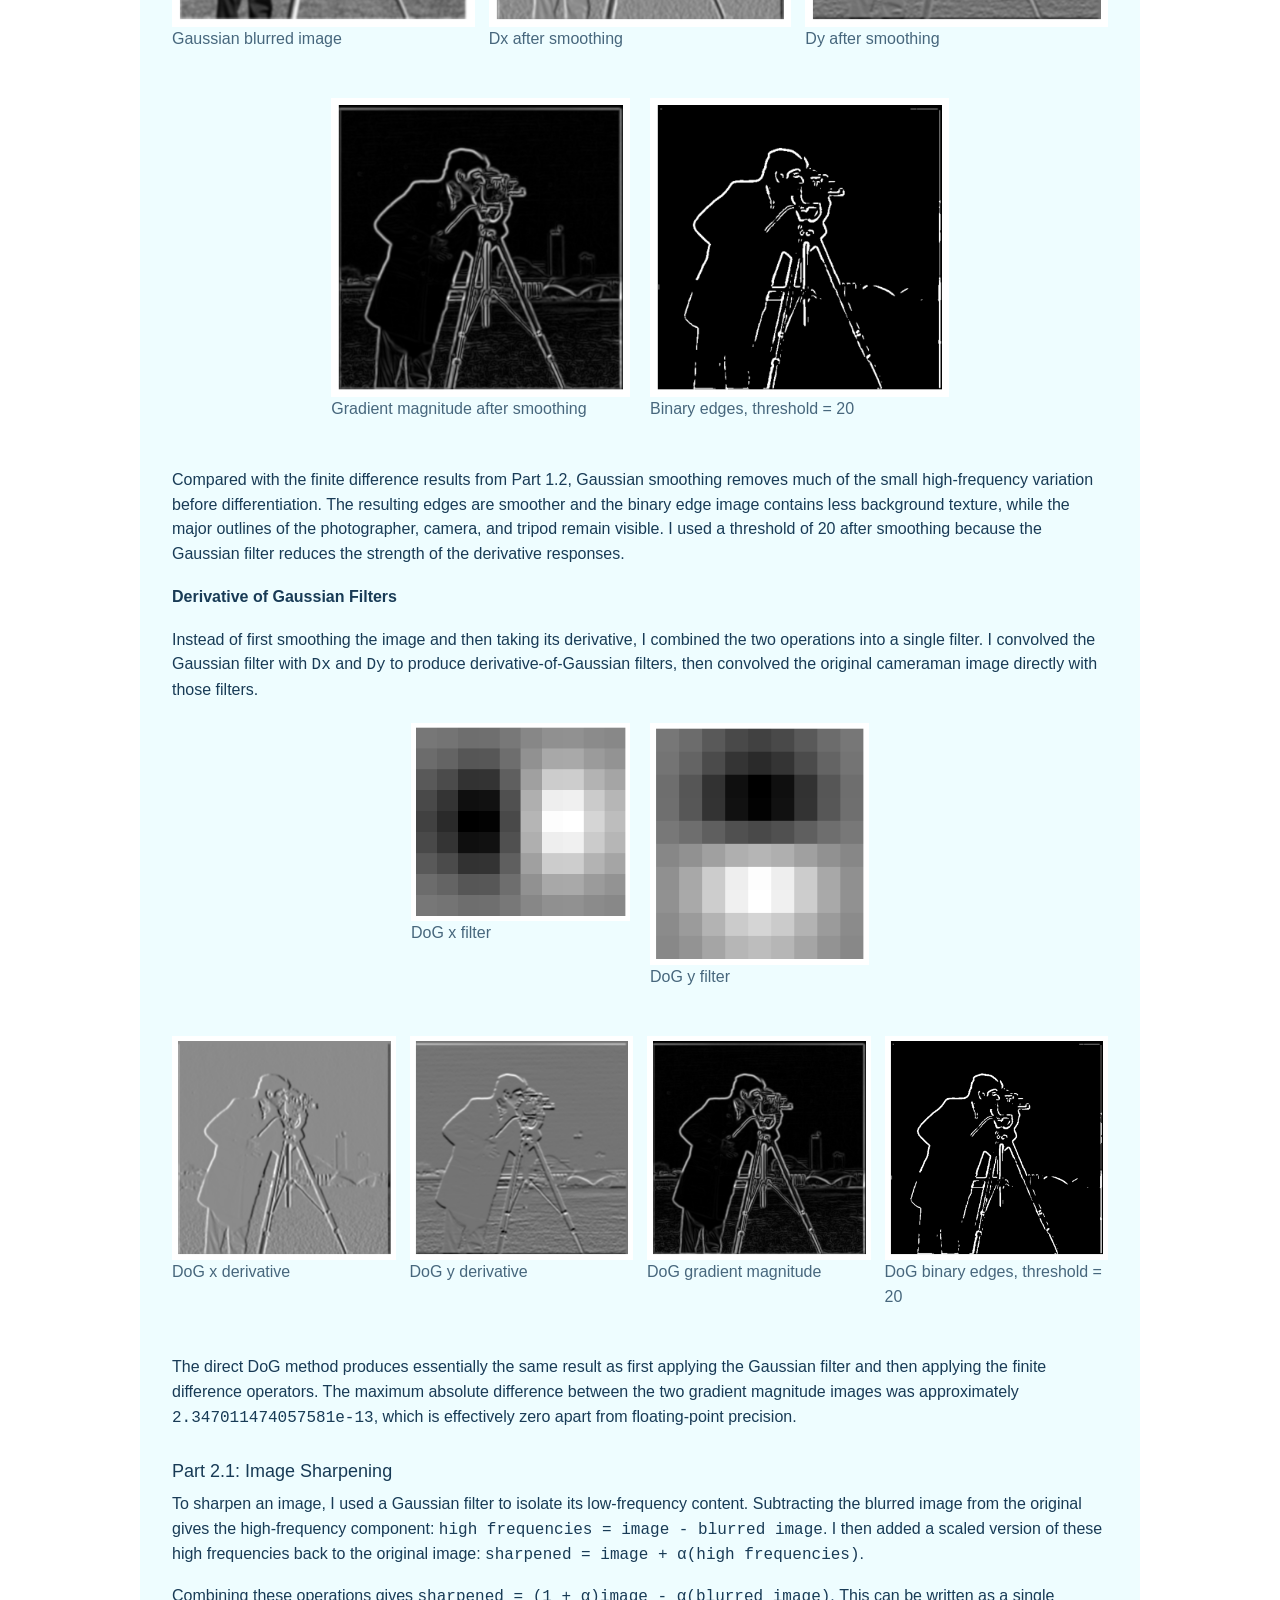
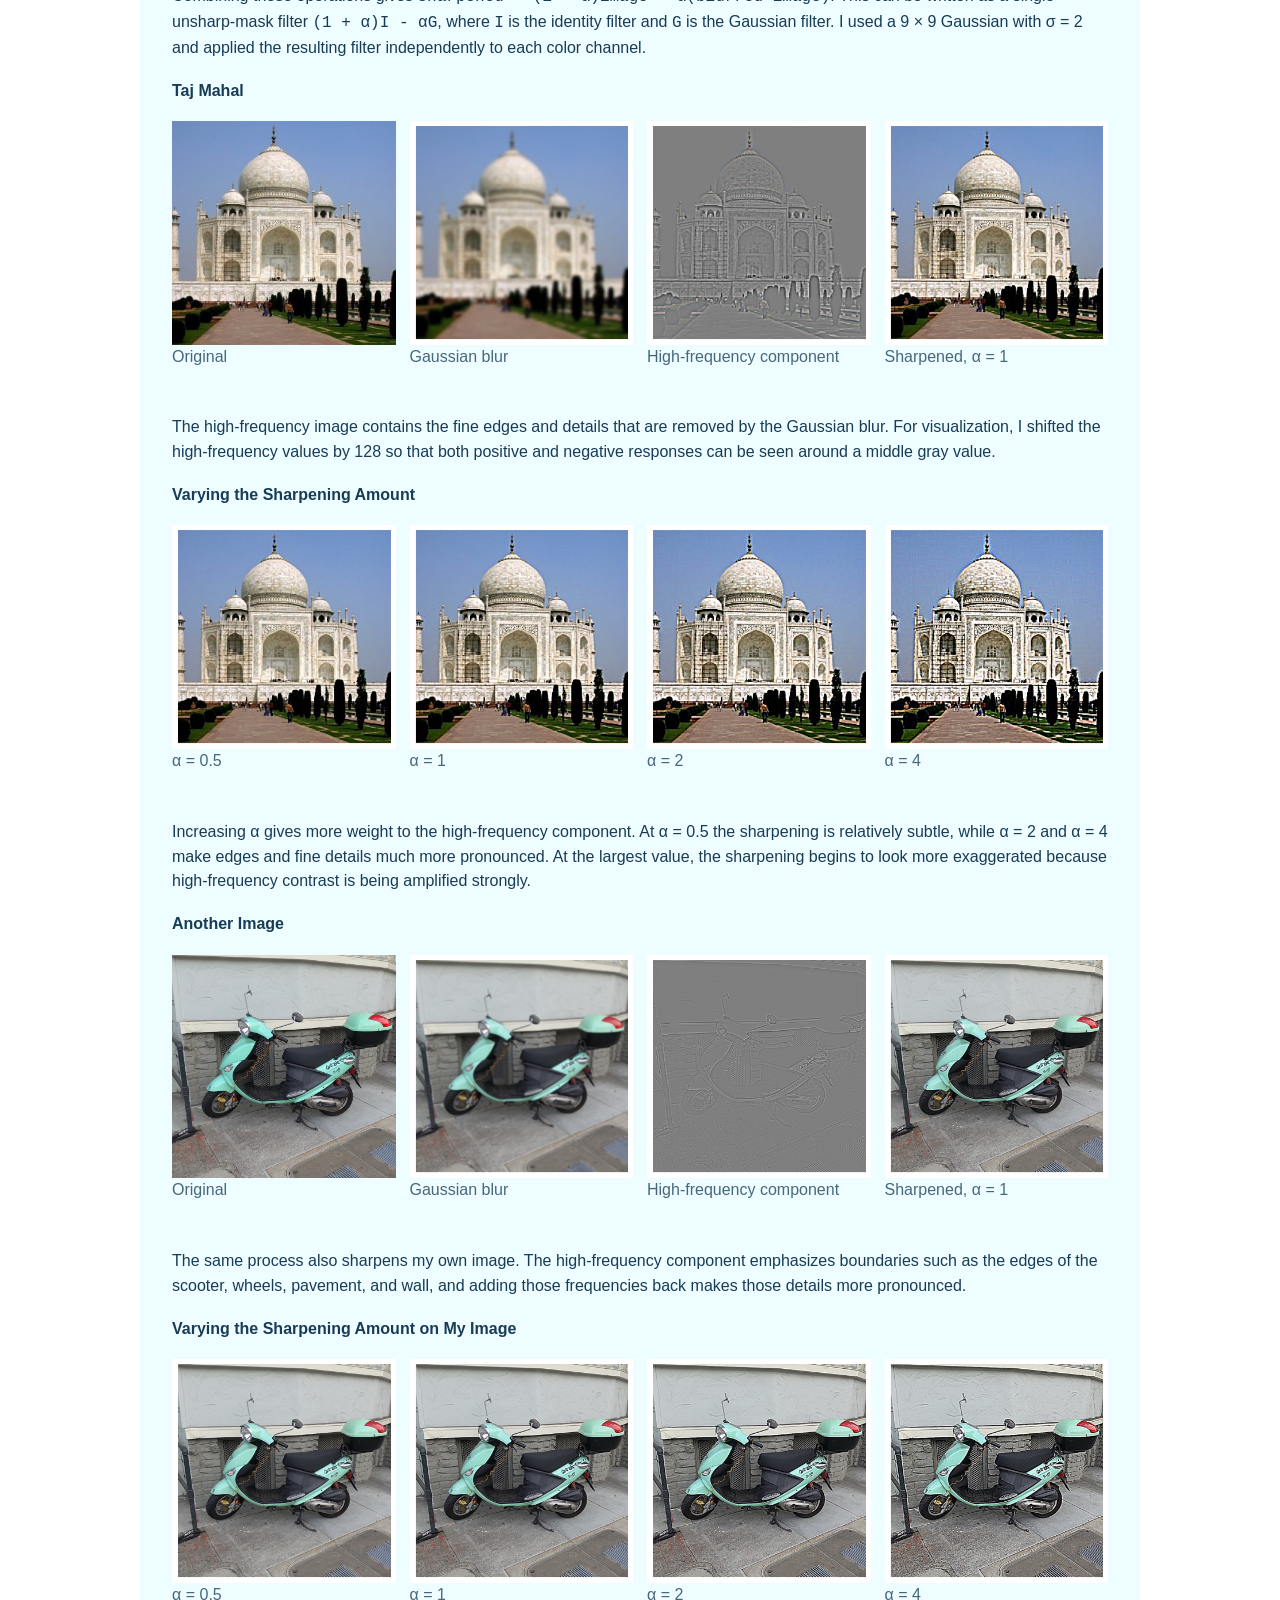
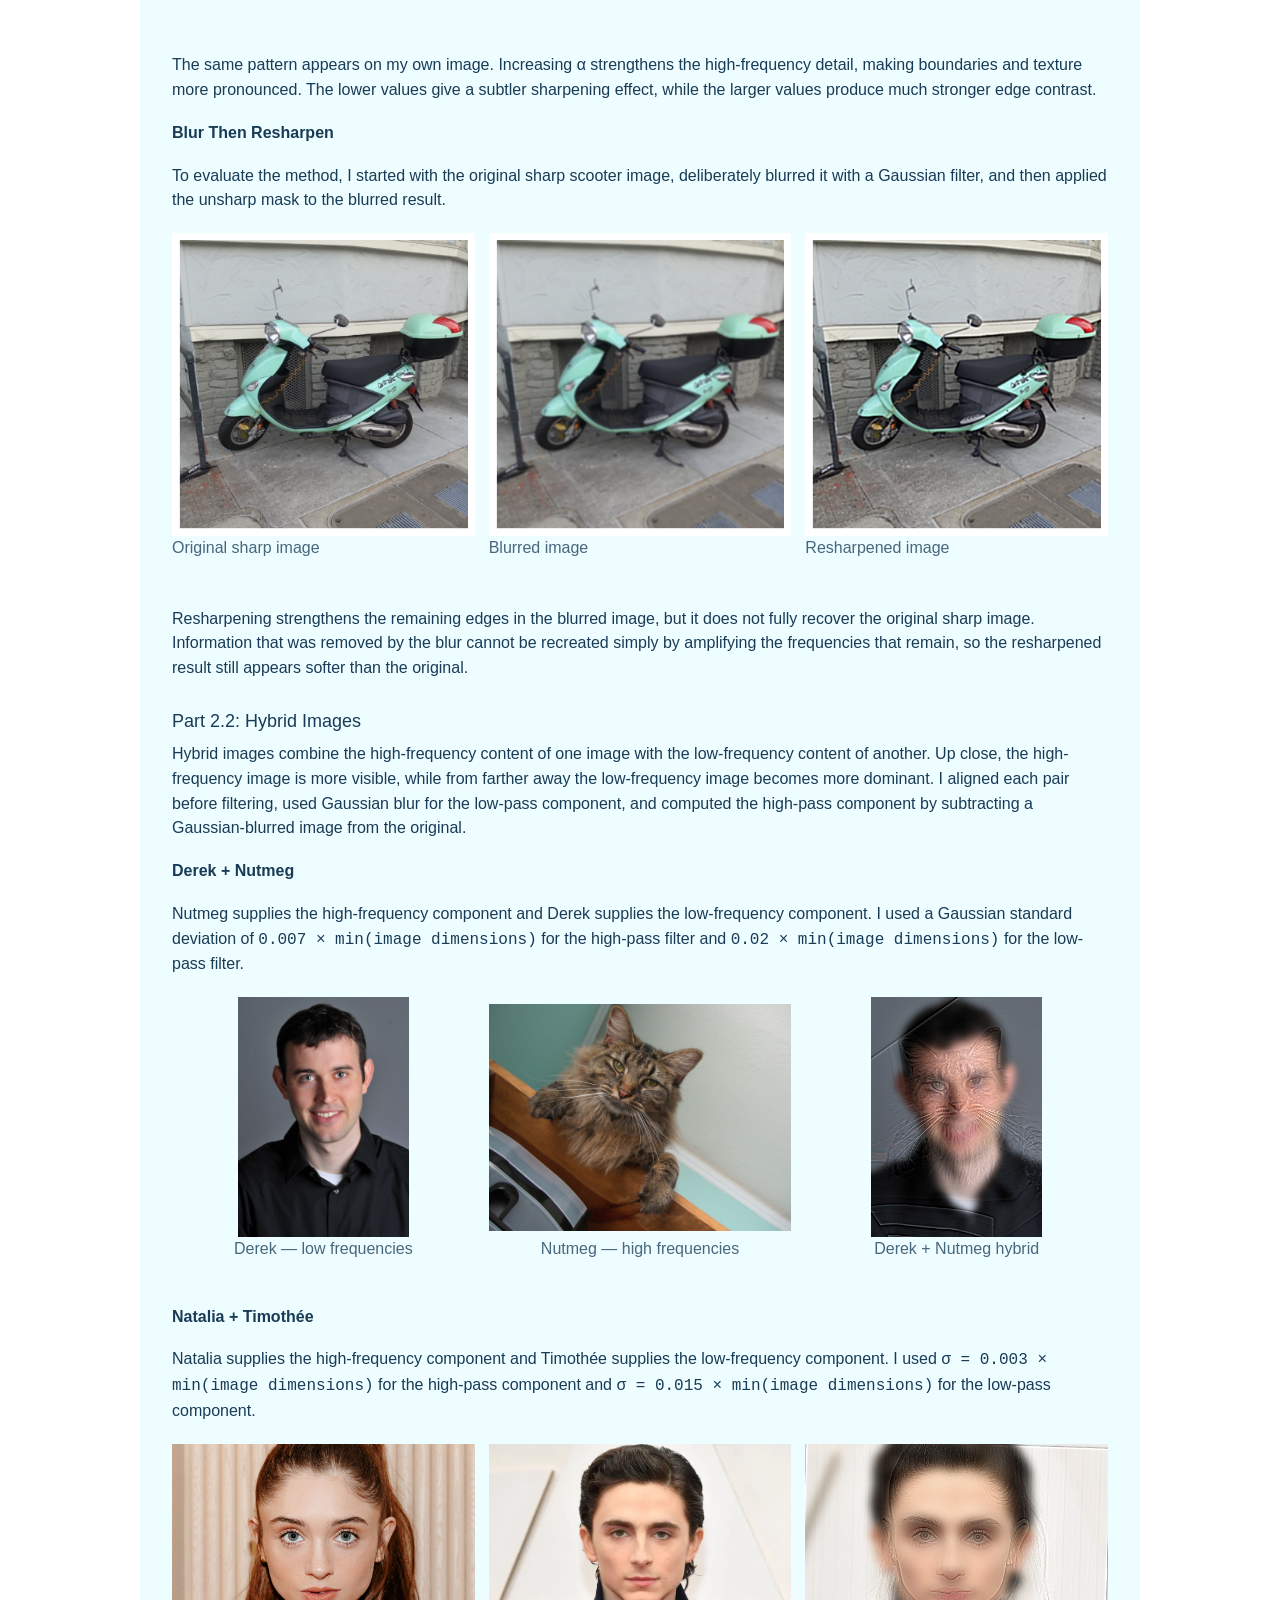
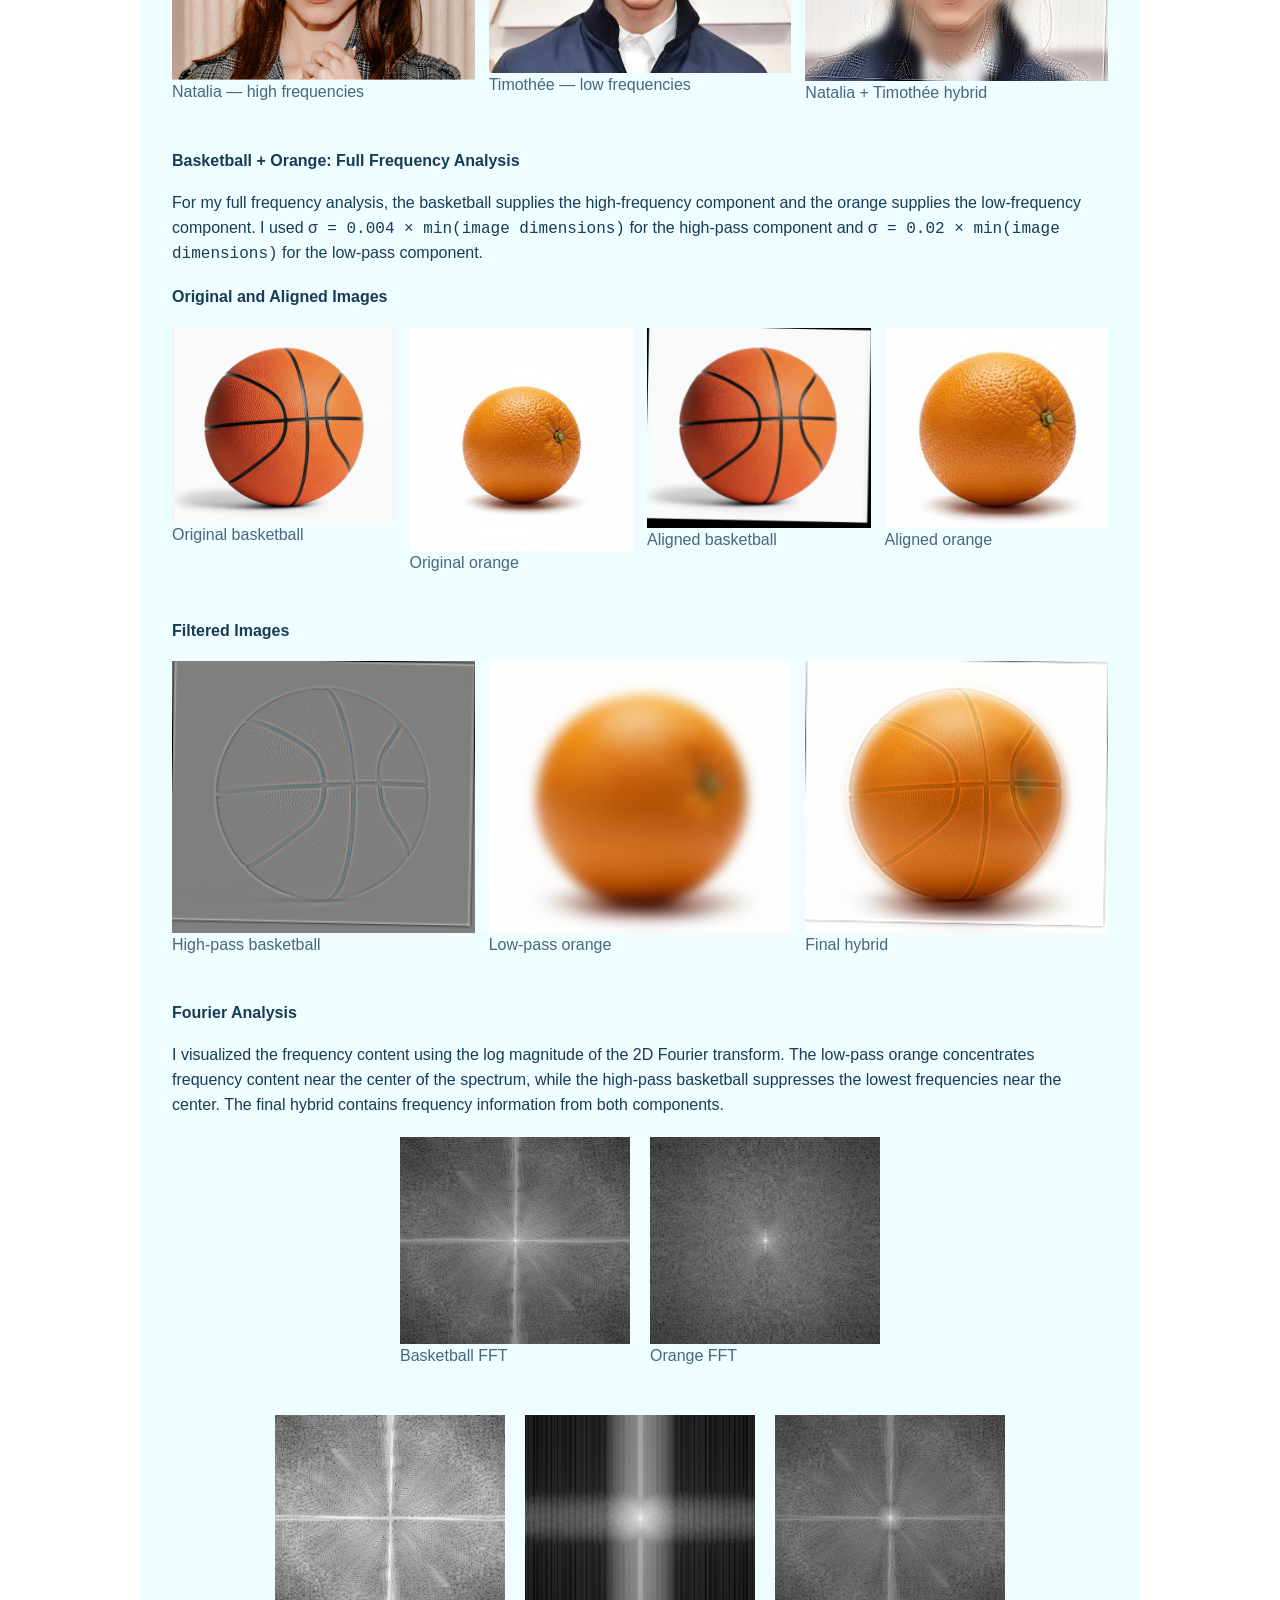
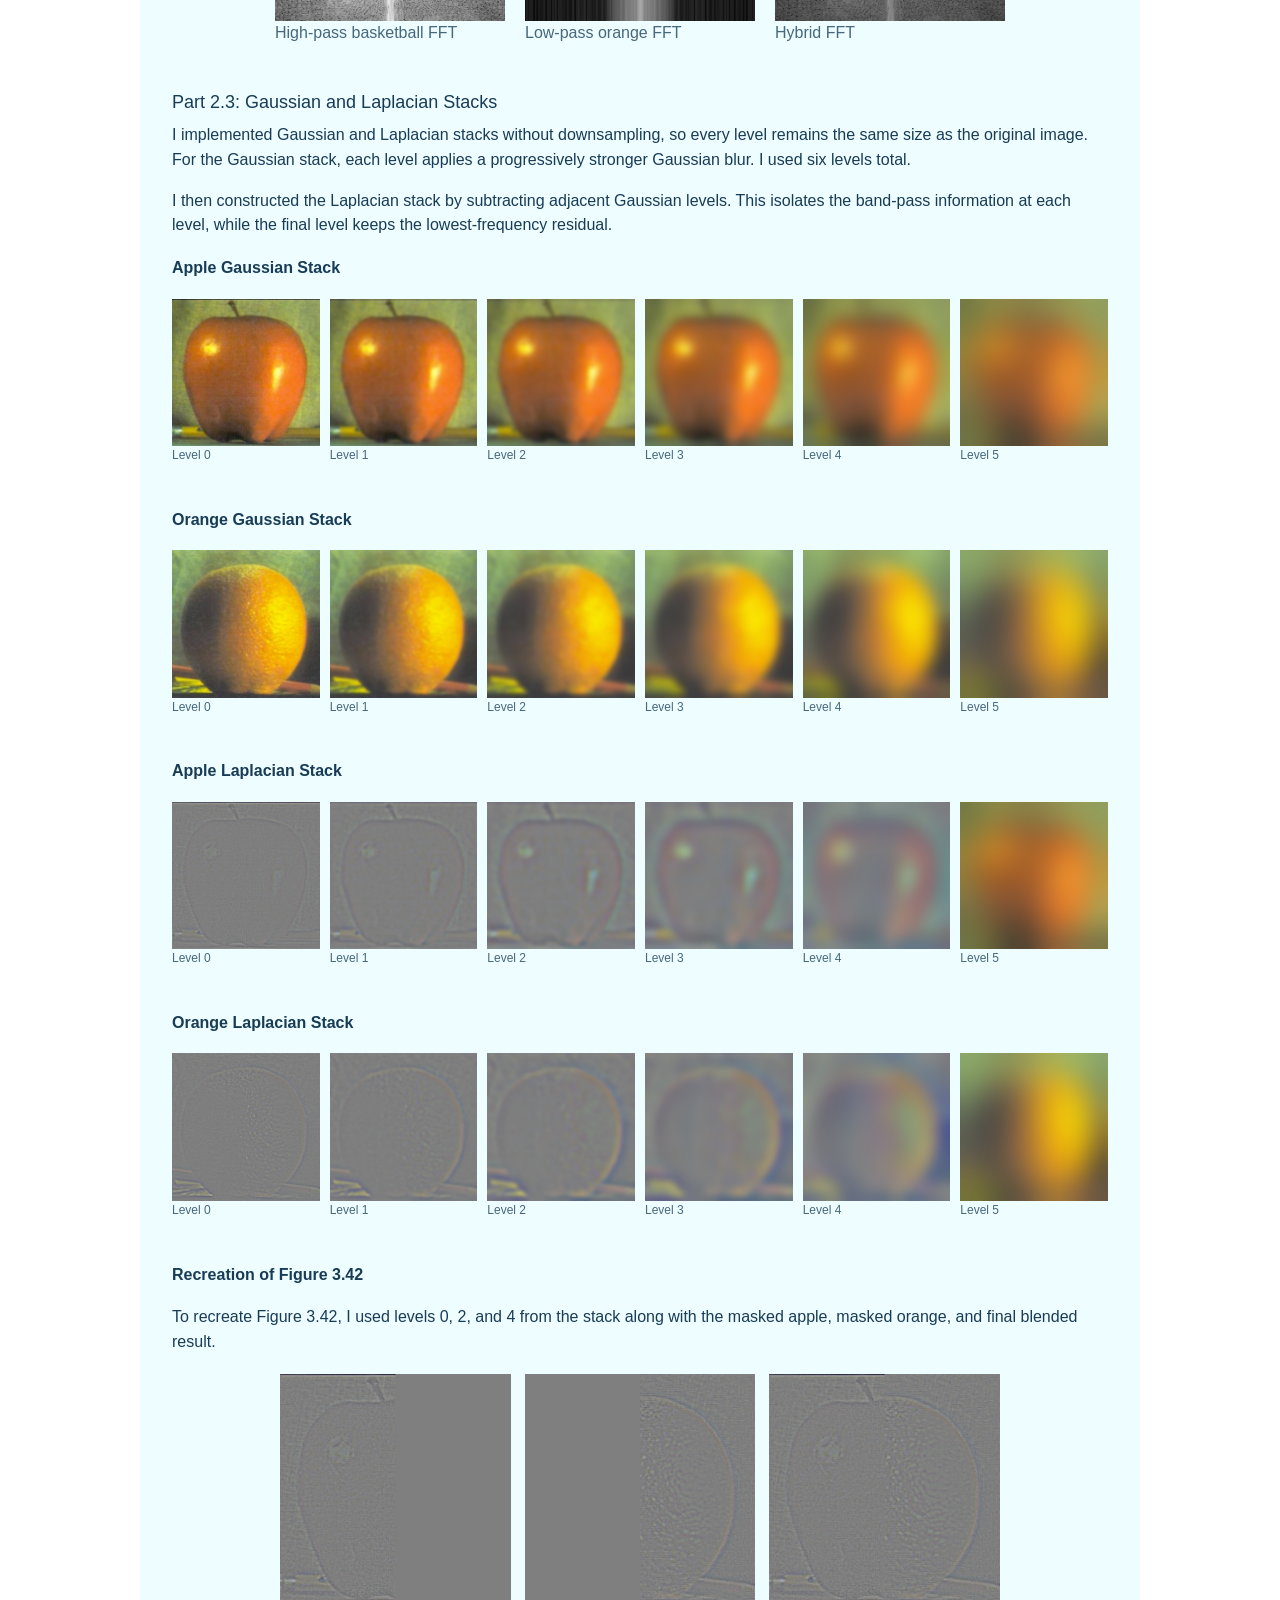
==== commit 9af9a11b: "Finish Project 2" ====
--- a/index.html
+++ b/index.html
@@ -19,6 +19,7 @@
     <nav class="project-nav">
       <a href="#project0" class="project-tab active">Project 0</a>
       <a href="#project1" class="project-tab">Project 1</a>
+      <a href="#project2" class="project-tab">Project 2</a>
     </nav>
 
     <section class="project" id="project0">
@@ -283,6 +284,1090 @@
       </div>
     </section>
 
+
+    <section class="project" id="project2">
+
+      <h2>Project 2: Fun with Filters and Frequencies!</h2>
+
+      <div class="project-content">
+
+
+        <h3>Part 1.1: Convolutions from Scratch</h3>
+
+        <p>
+          I implemented convolution in two ways. My first implementation uses
+          four nested loops: two loops iterate over each output pixel, while
+          the other two iterate over every element of the filter. My second
+          implementation uses only two loops over the image and uses NumPy
+          operations to multiply and sum each local image region with the
+          filter.
+        </p>
+
+        <p>
+          In both implementations, I flip the kernel before applying it and
+          add zero padding around the input image. The amount of padding is
+          chosen so that the output has the same dimensions as the original
+          image. Pixels near the image boundary therefore use zeros wherever
+          the filter extends beyond the original image.
+        </p>
+
+
+        <div class="convolution-code-grid">
+  <div class="convolution-code-column">
+    <h4>Four-Loop Convolution</h4>
+
+        <pre><code>def convolve_four_loops(image, kernel):
+    flipped_kernel = np.flip(kernel)
+    kernel_rows = len(kernel)
+    kernel_cols = len(kernel[0])
+
+    pad_top = kernel_rows // 2
+    pad_bottom = kernel_rows - 1 - pad_top
+    pad_left = kernel_cols // 2
+    pad_right = kernel_cols - 1 - pad_left
+
+    img_same = np.pad(
+        image,
+        ((pad_top, pad_bottom), (pad_left, pad_right)),
+        mode='constant',
+        constant_values=0
+    )
+
+    new_img = np.zeros((len(image), len(image[0])))
+
+    for row in range(len(image)):
+        for col in range(len(image[0])):
+            total = 0
+            for filter_row in range(kernel_rows):
+                for filter_col in range(kernel_cols):
+                    total += (
+                        img_same[row + filter_row, col + filter_col]
+                        * flipped_kernel[filter_row, filter_col]
+                    )
+            new_img[row, col] = total
+
+    return new_img</code></pre>
+  </div>
+
+  <div class="convolution-code-column">
+    <h4>Two-Loop Convolution</h4>
+
+        <pre><code>def convolve_two_loops(image, kernel):
+    flipped_kernel = np.flip(kernel)
+
+    kernel_rows = len(kernel)
+    kernel_cols = len(kernel[0])
+
+    pad_top = kernel_rows // 2
+    pad_bottom = kernel_rows - 1 - pad_top
+    pad_left = kernel_cols // 2
+    pad_right = kernel_cols - 1 - pad_left
+
+    img_same = np.pad(
+        image,
+        ((pad_top, pad_bottom), (pad_left, pad_right)),
+        mode='constant',
+        constant_values=0
+    )
+
+    new_img = np.zeros((len(image), len(image[0])))
+
+    for row in range(len(image)):
+        for col in range(len(image[0])):
+            neighborhood = img_same[
+                row:row + kernel_rows,
+                col:col + kernel_cols
+            ]
+            new_img[row, col] = np.sum(
+                neighborhood * flipped_kernel
+            )
+
+    return new_img</code></pre>
+  </div>
+</div>
+
+
+        <h4>Comparison with scipy.signal.convolve2d</h4>
+
+        <p>
+          I compared both implementations against
+          <code>scipy.signal.convolve2d</code> using the same kernel,
+          zero-filled boundaries, and <code>mode="same"</code>. I used
+          <code>np.allclose</code> to compare the resulting arrays, and both
+          implementations matched the SciPy result.
+        </p>
+
+        <p>
+          The four-loop implementation is the slowest because every individual
+          filter multiplication and addition is performed inside Python loops.
+          The two-loop implementation is faster because the operations within
+          each neighborhood are handled by NumPy. SciPy's
+          <code>convolve2d</code> is much faster than either implementation
+          because the convolution is performed by optimized library code.
+        </p>
+
+
+        <h4>9 × 9 Box Filter and Finite Difference Filters</h4>
+
+        <p>
+          I converted an image of myself to grayscale and created a 9 × 9 box
+          filter with every entry equal to <code>1/81</code>. Convolving with
+          this filter replaces each pixel with an average of its surrounding
+          neighborhood, producing a blurred image. I also convolved the image
+          with the finite difference filters
+          <code>Dx = [-1, 1]</code> and
+          <code>Dy = [-1, 1]^T</code> to measure intensity changes in the two
+          directions.
+        </p>
+
+        <pre><code>D_x = np.array([[-1, 1]])
+D_y = np.array([[-1], [1]])
+
+box_filter = np.ones((9, 9)) / 81
+
+self_blurred = convolve_two_loops(self_image, box_filter)
+self_x = convolve_two_loops(self_image, D_x)
+self_y = convolve_two_loops(self_image, D_y)</code></pre>
+
+
+        <div class="image-grid four">
+
+          <div class="figure">
+            <img src="./2/1.1/self_original.png" alt="Original grayscale self image">
+            <p class="caption">Original grayscale image</p>
+          </div>
+
+          <div class="figure">
+            <img src="./2/1.1/self_box_filter.png" alt="Self image after 9 by 9 box filter">
+            <p class="caption">9 × 9 box filter</p>
+          </div>
+
+          <div class="figure">
+            <img src="./2/1.1/self_x_derivative.png" alt="Self image x derivative">
+            <p class="caption">Dx</p>
+          </div>
+
+          <div class="figure">
+            <img src="./2/1.1/self_y_derivative.png" alt="Self image y derivative">
+            <p class="caption">Dy</p>
+          </div>
+
+        </div>
+
+
+
+        
+        <h4>SciPy Convolution Results</h4>
+
+        <div class="image-grid three">
+          <div class="figure">
+            <img src="./2/1.1/scipy_box_filter.png" alt="SciPy box filter result">
+            <p class="caption">9x9 Box Filter</p>
+          </div>
+
+          <div class="figure">
+            <img src="./2/1.1/scipy_x_derivative.png" alt="SciPy x derivative">
+            <p class="caption">Dx</p>
+          </div>
+
+          <div class="figure">
+            <img src="./2/1.1/scipy_y_derivative.png" alt="SciPy y derivative">
+            <p class="caption">Dy</p>
+          </div>
+        </div>
+
+        <h4>Comparison and Runtime</h4>
+
+        <p>
+          I compared both of my convolution implementations with
+          <code>scipy.signal.convolve2d</code> using the same zero padding.
+          Both custom implementations matched the SciPy result using
+          <code>np.allclose</code>. My four-loop implementation took about
+          156.19 seconds, while my two-loop implementation took about
+          23.32 seconds. The two-loop implementation is faster because it
+          replaces the inner Python loops with NumPy array operations.
+          SciPy's optimized implementation was much faster than both,
+          taking about 0.72 seconds.
+        </p>
+
+        <p>
+          At the image boundaries, all three implementations use zero
+          padding. Pixels outside the image are treated as zero, which allows
+          the output to remain the same size as the input.
+        </p>
+
+<h3>Part 1.2: Finite Difference Operator</h3>
+
+        <p>
+          I convolved the cameraman image with the finite difference filters
+          <code>Dx = [-1, 1]</code> and <code>Dy = [-1, 1]^T</code>
+          to measure intensity changes in the x and y directions. I then
+          computed the gradient magnitude at each pixel using
+          <code>sqrt(Dx² + Dy²)</code>, which combines the responses from
+          both directions into a single measure of edge strength.
+        </p>
+
+        <div class="image-grid four">
+
+          <div class="figure">
+            <img src="./2/1.2/x_derivative.png" alt="Cameraman x derivative">
+            <p class="caption">Partial derivative in x</p>
+          </div>
+
+          <div class="figure">
+            <img src="./2/1.2/y_derivative.png" alt="Cameraman y derivative">
+            <p class="caption">Partial derivative in y</p>
+          </div>
+
+          <div class="figure">
+            <img src="./2/1.2/gradient_magnitude.png" alt="Cameraman gradient magnitude">
+            <p class="caption">Gradient magnitude</p>
+          </div>
+
+          <div class="figure">
+            <img src="./2/1.2/binary_edges.png" alt="Thresholded cameraman edges">
+            <p class="caption">Binary edges, threshold = 55</p>
+          </div>
+
+        </div>
+
+        <p>
+          To produce the binary edge image, I thresholded the gradient
+          magnitude at 55. This keeps the stronger edges around the
+          photographer, camera, and tripod while suppressing much of the
+          weaker texture in the ground and background. The tradeoff is that
+          some weaker edges are removed along with the noise.
+        </p>
+
+
+
+        <h3>Part 1.3: Derivative of Gaussian Filter</h3>
+
+        <p>
+          The finite difference results from Part 1.2 contain a lot of
+          high-frequency detail and noise. To reduce this, I first smoothed
+          the cameraman image with a Gaussian filter. I created a 1D Gaussian
+          using <code>cv2.getGaussianKernel(9, 2)</code> and took its outer
+          product with its transpose to create a 2D Gaussian filter.
+        </p>
+
+
+        <h4>Gaussian Smoothing</h4>
+
+        <div class="image-grid three">
+
+          <div class="figure">
+            <img src="./2/1.3/gaussian_blur.png" alt="Gaussian blurred cameraman">
+            <p class="caption">Gaussian blurred image</p>
+          </div>
+
+          <div class="figure">
+            <img src="./2/1.3/blurred_x_derivative.png" alt="X derivative after Gaussian smoothing">
+            <p class="caption">Dx after smoothing</p>
+          </div>
+
+          <div class="figure">
+            <img src="./2/1.3/blurred_y_derivative.png" alt="Y derivative after Gaussian smoothing">
+            <p class="caption">Dy after smoothing</p>
+          </div>
+
+        </div>
+
+
+        <div class="image-grid two-match-three">
+
+          <div class="figure">
+            <img src="./2/1.3/blurred_gradient_magnitude.png" alt="Gradient magnitude after smoothing">
+            <p class="caption">Gradient magnitude after smoothing</p>
+          </div>
+
+          <div class="figure">
+            <img src="./2/1.3/blurred_binary_edges.png" alt="Binary edges after smoothing">
+            <p class="caption">Binary edges, threshold = 20</p>
+          </div>
+
+        </div>
+
+        <p>
+          Compared with the finite difference results from Part 1.2, Gaussian
+          smoothing removes much of the small high-frequency variation before
+          differentiation. The resulting edges are smoother and the binary
+          edge image contains less background texture, while the major
+          outlines of the photographer, camera, and tripod remain visible.
+          I used a threshold of 20 after smoothing because the Gaussian filter
+          reduces the strength of the derivative responses.
+        </p>
+
+
+        <h4>Derivative of Gaussian Filters</h4>
+
+        <p>
+          Instead of first smoothing the image and then taking its derivative,
+          I combined the two operations into a single filter. I convolved the
+          Gaussian filter with <code>Dx</code> and <code>Dy</code> to produce
+          derivative-of-Gaussian filters, then convolved the original cameraman
+          image directly with those filters.
+        </p>
+
+
+        <div class="image-grid two-match-four">
+
+          <div class="figure">
+            <img src="./2/1.3/DoG_x_filter.png" alt="Derivative of Gaussian x filter">
+            <p class="caption">DoG x filter</p>
+          </div>
+
+          <div class="figure">
+            <img src="./2/1.3/DoG_y_filter.png" alt="Derivative of Gaussian y filter">
+            <p class="caption">DoG y filter</p>
+          </div>
+
+        </div>
+
+
+        <div class="image-grid four">
+
+          <div class="figure">
+            <img src="./2/1.3/DoG_x_derivative.png" alt="DoG x derivative">
+            <p class="caption">DoG x derivative</p>
+          </div>
+
+          <div class="figure">
+            <img src="./2/1.3/DoG_y_derivative.png" alt="DoG y derivative">
+            <p class="caption">DoG y derivative</p>
+          </div>
+
+          <div class="figure">
+            <img src="./2/1.3/DoG_gradient_magnitude.png" alt="DoG gradient magnitude">
+            <p class="caption">DoG gradient magnitude</p>
+          </div>
+
+          <div class="figure">
+            <img src="./2/1.3/DoG_binary_edges.png" alt="DoG binary edges">
+            <p class="caption">DoG binary edges, threshold = 20</p>
+          </div>
+
+        </div>
+
+        <p>
+          The direct DoG method produces essentially the same result as first
+          applying the Gaussian filter and then applying the finite difference
+          operators. The maximum absolute difference between the two gradient
+          magnitude images was approximately <code>2.347011474057581e-13</code>, which is
+          effectively zero apart from floating-point precision.
+        </p>
+
+
+
+        <h3>Part 2.1: Image Sharpening</h3>
+
+        <p>
+          To sharpen an image, I used a Gaussian filter to isolate its
+          low-frequency content. Subtracting the blurred image from the
+          original gives the high-frequency component:
+          <code>high frequencies = image - blurred image</code>.
+          I then added a scaled version of these high frequencies back to
+          the original image:
+          <code>sharpened = image + α(high frequencies)</code>.
+        </p>
+
+        <p>
+          Combining these operations gives
+          <code>sharpened = (1 + α)image - α(blurred image)</code>.
+          This can be written as a single unsharp-mask filter
+          <code>(1 + α)I - αG</code>, where <code>I</code> is the
+          identity filter and <code>G</code> is the Gaussian filter.
+          I used a 9 × 9 Gaussian with σ = 2 and applied the resulting
+          filter independently to each color channel.
+        </p>
+
+
+        <h4>Taj Mahal</h4>
+
+        <div class="image-grid four">
+
+          <div class="figure">
+            <img src="./2/2.1/taj.jpg" alt="Original Taj Mahal">
+            <p class="caption">Original</p>
+          </div>
+
+          <div class="figure">
+            <img src="./2/2.1/taj_blurred.png" alt="Blurred Taj Mahal">
+            <p class="caption">Gaussian blur</p>
+          </div>
+
+          <div class="figure">
+            <img src="./2/2.1/taj_high_frequency.png" alt="Taj Mahal high frequencies">
+            <p class="caption">High-frequency component</p>
+          </div>
+
+          <div class="figure">
+            <img src="./2/2.1/taj_sharpened.png" alt="Sharpened Taj Mahal">
+            <p class="caption">Sharpened, α = 1</p>
+          </div>
+
+        </div>
+
+        <p>
+          The high-frequency image contains the fine edges and details that
+          are removed by the Gaussian blur. For visualization, I shifted the
+          high-frequency values by 128 so that both positive and negative
+          responses can be seen around a middle gray value.
+        </p>
+
+
+        <h4>Varying the Sharpening Amount</h4>
+
+        <div class="image-grid four">
+
+          <div class="figure">
+            <img src="./2/2.1/taj_sharpened_alpha0.5.png" alt="Taj sharpened with alpha 0.5">
+            <p class="caption">α = 0.5</p>
+          </div>
+
+          <div class="figure">
+            <img src="./2/2.1/taj_sharpened.png" alt="Taj sharpened with alpha 1">
+            <p class="caption">α = 1</p>
+          </div>
+
+          <div class="figure">
+            <img src="./2/2.1/taj_sharpened_alpha2.png" alt="Taj sharpened with alpha 2">
+            <p class="caption">α = 2</p>
+          </div>
+
+          <div class="figure">
+            <img src="./2/2.1/taj_sharpened_alpha4.png" alt="Taj sharpened with alpha 4">
+            <p class="caption">α = 4</p>
+          </div>
+
+        </div>
+
+        <p>
+          Increasing α gives more weight to the high-frequency component.
+          At α = 0.5 the sharpening is relatively subtle, while α = 2 and
+          α = 4 make edges and fine details much more pronounced. At the
+          largest value, the sharpening begins to look more exaggerated
+          because high-frequency contrast is being amplified strongly.
+        </p>
+
+
+        <h4>Another Image</h4>
+
+        <div class="image-grid four">
+
+          <div class="figure">
+            <img src="./2/2.1/mypic2.1.jpg" alt="Original scooter image">
+            <p class="caption">Original</p>
+          </div>
+
+          <div class="figure">
+            <img src="./2/2.1/mine_blurred.png" alt="Blurred scooter image">
+            <p class="caption">Gaussian blur</p>
+          </div>
+
+          <div class="figure">
+            <img src="./2/2.1/mine_high_frequency.png" alt="Scooter high frequencies">
+            <p class="caption">High-frequency component</p>
+          </div>
+
+          <div class="figure">
+            <img src="./2/2.1/mine_sharpened.png" alt="Sharpened scooter image">
+            <p class="caption">Sharpened, α = 1</p>
+          </div>
+
+        </div>
+
+        <p>
+          The same process also sharpens my own image. The high-frequency
+          component emphasizes boundaries such as the edges of the scooter,
+          wheels, pavement, and wall, and adding those frequencies back makes
+          those details more pronounced.
+        </p>
+
+
+        <h4>Varying the Sharpening Amount on My Image</h4>
+
+        <div class="image-grid four">
+
+          <div class="figure">
+            <img src="./2/2.1/mine_sharpened_alpha0.5.png" alt="My image sharpened with alpha 0.5">
+            <p class="caption">α = 0.5</p>
+          </div>
+
+          <div class="figure">
+            <img src="./2/2.1/mine_sharpened.png" alt="My image sharpened with alpha 1">
+            <p class="caption">α = 1</p>
+          </div>
+
+          <div class="figure">
+            <img src="./2/2.1/mine_sharpened_alpha2.png" alt="My image sharpened with alpha 2">
+            <p class="caption">α = 2</p>
+          </div>
+
+          <div class="figure">
+            <img src="./2/2.1/mine_sharpened_alpha4.png" alt="My image sharpened with alpha 4">
+            <p class="caption">α = 4</p>
+          </div>
+
+        </div>
+
+        <p>
+          The same pattern appears on my own image. Increasing α strengthens
+          the high-frequency detail, making boundaries and texture more
+          pronounced. The lower values give a subtler sharpening effect,
+          while the larger values produce much stronger edge contrast.
+        </p>
+
+
+        <h4>Blur Then Resharpen</h4>
+
+        <p>
+          To evaluate the method, I started with the original sharp scooter
+          image, deliberately blurred it with a Gaussian filter, and then
+          applied the unsharp mask to the blurred result.
+        </p>
+
+        <div class="image-grid three">
+
+          <div class="figure">
+            <img src="./2/2.1/eval_original.png" alt="Original sharp scooter image">
+            <p class="caption">Original sharp image</p>
+          </div>
+
+          <div class="figure">
+            <img src="./2/2.1/eval_blurred.png" alt="Artificially blurred scooter image">
+            <p class="caption">Blurred image</p>
+          </div>
+
+          <div class="figure">
+            <img src="./2/2.1/eval_resharpened.png" alt="Resharpened scooter image">
+            <p class="caption">Resharpened image</p>
+          </div>
+
+        </div>
+
+        <p>
+          Resharpening strengthens the remaining edges in the blurred image,
+          but it does not fully recover the original sharp image. Information
+          that was removed by the blur cannot be recreated simply by
+          amplifying the frequencies that remain, so the resharpened result
+          still appears softer than the original.
+        </p>
+
+
+
+        <h3>Part 2.2: Hybrid Images</h3>
+
+        <p>
+          Hybrid images combine the high-frequency content of one image with
+          the low-frequency content of another. Up close, the high-frequency
+          image is more visible, while from farther away the low-frequency
+          image becomes more dominant. I aligned each pair before filtering,
+          used Gaussian blur for the low-pass component, and computed the
+          high-pass component by subtracting a Gaussian-blurred image from
+          the original.
+        </p>
+
+
+        <h4>Derek + Nutmeg</h4>
+
+        <p>
+          Nutmeg supplies the high-frequency component and Derek supplies the
+          low-frequency component. I used a Gaussian standard deviation of
+          <code>0.007 × min(image dimensions)</code> for the high-pass filter
+          and <code>0.02 × min(image dimensions)</code> for the low-pass
+          filter.
+        </p>
+
+        <div class="image-grid three derek-row">
+
+          <div class="figure">
+            <img src="./2/2.2/DerekPicture.jpg" alt="Derek">
+            <p class="caption">Derek — low frequencies</p>
+          </div>
+
+          <div class="figure">
+            <img src="./2/2.2/nutmeg.jpg" alt="Nutmeg">
+            <p class="caption">Nutmeg — high frequencies</p>
+          </div>
+
+          <div class="figure">
+            <img src="./2/2.2/derek_cat_hybrid.png" alt="Derek and Nutmeg hybrid">
+            <p class="caption">Derek + Nutmeg hybrid</p>
+          </div>
+
+        </div>
+
+
+        <h4>Natalia + Timothée</h4>
+
+        <p>
+          Natalia supplies the high-frequency component and Timothée supplies
+          the low-frequency component. I used
+          <code>σ = 0.003 × min(image dimensions)</code> for the high-pass
+          component and
+          <code>σ = 0.015 × min(image dimensions)</code> for the low-pass
+          component.
+        </p>
+
+        <div class="image-grid three">
+
+          <div class="figure">
+            <img src="./2/2.2/natalia.jpg" alt="Natalia">
+            <p class="caption">Natalia — high frequencies</p>
+          </div>
+
+          <div class="figure">
+            <img src="./2/2.2/timothee.jpg" alt="Timothee">
+            <p class="caption">Timothée — low frequencies</p>
+          </div>
+
+          <div class="figure">
+            <img src="./2/2.2/natalia_timothee_hybrid.png" alt="Natalia and Timothee hybrid">
+            <p class="caption">Natalia + Timothée hybrid</p>
+          </div>
+
+        </div>
+
+
+        <h4>Basketball + Orange: Full Frequency Analysis</h4>
+
+        <p>
+          For my full frequency analysis, the basketball supplies the
+          high-frequency component and the orange supplies the low-frequency
+          component. I used
+          <code>σ = 0.004 × min(image dimensions)</code> for the high-pass
+          component and
+          <code>σ = 0.02 × min(image dimensions)</code> for the low-pass
+          component.
+        </p>
+
+
+        <h4>Original and Aligned Images</h4>
+
+        <div class="image-grid four">
+
+          <div class="figure">
+            <img src="./2/2.2/basketball_original.png" alt="Original basketball">
+            <p class="caption">Original basketball</p>
+          </div>
+
+          <div class="figure">
+            <img src="./2/2.2/orange_original.png" alt="Original orange">
+            <p class="caption">Original orange</p>
+          </div>
+
+          <div class="figure">
+            <img src="./2/2.2/basketball_aligned.png" alt="Aligned basketball">
+            <p class="caption">Aligned basketball</p>
+          </div>
+
+          <div class="figure">
+            <img src="./2/2.2/orange_aligned.png" alt="Aligned orange">
+            <p class="caption">Aligned orange</p>
+          </div>
+
+        </div>
+
+
+        <h4>Filtered Images</h4>
+
+        <div class="image-grid three">
+
+          <div class="figure">
+            <img src="./2/2.2/basketball_high_filtered.png" alt="High-pass basketball">
+            <p class="caption">High-pass basketball</p>
+          </div>
+
+          <div class="figure">
+            <img src="./2/2.2/orange_low_filtered.png" alt="Low-pass orange">
+            <p class="caption">Low-pass orange</p>
+          </div>
+
+          <div class="figure">
+            <img src="./2/2.2/basketball_orange_hybrid.png" alt="Basketball and orange hybrid">
+            <p class="caption">Final hybrid</p>
+          </div>
+
+        </div>
+
+
+        <h4>Fourier Analysis</h4>
+
+        <p>
+          I visualized the frequency content using the log magnitude of the
+          2D Fourier transform. The low-pass orange concentrates frequency
+          content near the center of the spectrum, while the high-pass
+          basketball suppresses the lowest frequencies near the center. The
+          final hybrid contains frequency information from both components.
+        </p>
+
+        <div class="image-grid fft-two">
+
+          <div class="figure">
+            <img src="./2/2.2/fft_basketball.png" alt="Basketball Fourier transform">
+            <p class="caption">Basketball FFT</p>
+          </div>
+
+          <div class="figure">
+            <img src="./2/2.2/fft_orange.png" alt="Orange Fourier transform">
+            <p class="caption">Orange FFT</p>
+          </div>
+
+        </div>
+
+        <div class="image-grid fft-three">
+
+          <div class="figure">
+            <img src="./2/2.2/fft_basketball_high_filtered.png" alt="High-pass basketball Fourier transform">
+            <p class="caption">High-pass basketball FFT</p>
+          </div>
+
+          <div class="figure">
+            <img src="./2/2.2/fft_orange_low_filtered.png" alt="Low-pass orange Fourier transform">
+            <p class="caption">Low-pass orange FFT</p>
+          </div>
+
+          <div class="figure">
+            <img src="./2/2.2/fft_hybrid.png" alt="Hybrid Fourier transform">
+            <p class="caption">Hybrid FFT</p>
+          </div>
+
+        </div>
+
+
+
+        <h3>Part 2.3: Gaussian and Laplacian Stacks</h3>
+
+        <p>
+          I implemented Gaussian and Laplacian stacks without downsampling, so
+          every level remains the same size as the original image. For the
+          Gaussian stack, each level applies a progressively stronger Gaussian
+          blur. I used six levels total.
+        </p>
+
+        <p>
+          I then constructed the Laplacian stack by subtracting adjacent
+          Gaussian levels. This isolates the band-pass information at each
+          level, while the final level keeps the lowest-frequency residual.
+        </p>
+
+
+        <h4>Apple Gaussian Stack</h4>
+
+        <div class="image-grid six">
+          <div class="figure">
+            <img src="./2/2.3/gauss_apple_level0.png" alt="Apple Gaussian level 0">
+            <p class="caption">Level 0</p>
+          </div>
+          <div class="figure">
+            <img src="./2/2.3/gauss_apple_level1.png" alt="Apple Gaussian level 1">
+            <p class="caption">Level 1</p>
+          </div>
+          <div class="figure">
+            <img src="./2/2.3/gauss_apple_level2.png" alt="Apple Gaussian level 2">
+            <p class="caption">Level 2</p>
+          </div>
+          <div class="figure">
+            <img src="./2/2.3/gauss_apple_level3.png" alt="Apple Gaussian level 3">
+            <p class="caption">Level 3</p>
+          </div>
+          <div class="figure">
+            <img src="./2/2.3/gauss_apple_level4.png" alt="Apple Gaussian level 4">
+            <p class="caption">Level 4</p>
+          </div>
+          <div class="figure">
+            <img src="./2/2.3/gauss_apple_level5.png" alt="Apple Gaussian level 5">
+            <p class="caption">Level 5</p>
+          </div>
+        </div>
+
+
+        <h4>Orange Gaussian Stack</h4>
+
+        <div class="image-grid six">
+          <div class="figure">
+            <img src="./2/2.3/gauss_orange_level0.png" alt="Orange Gaussian level 0">
+            <p class="caption">Level 0</p>
+          </div>
+          <div class="figure">
+            <img src="./2/2.3/gauss_orange_level1.png" alt="Orange Gaussian level 1">
+            <p class="caption">Level 1</p>
+          </div>
+          <div class="figure">
+            <img src="./2/2.3/gauss_orange_level2.png" alt="Orange Gaussian level 2">
+            <p class="caption">Level 2</p>
+          </div>
+          <div class="figure">
+            <img src="./2/2.3/gauss_orange_level3.png" alt="Orange Gaussian level 3">
+            <p class="caption">Level 3</p>
+          </div>
+          <div class="figure">
+            <img src="./2/2.3/gauss_orange_level4.png" alt="Orange Gaussian level 4">
+            <p class="caption">Level 4</p>
+          </div>
+          <div class="figure">
+            <img src="./2/2.3/gauss_orange_level5.png" alt="Orange Gaussian level 5">
+            <p class="caption">Level 5</p>
+          </div>
+        </div>
+
+
+        <h4>Apple Laplacian Stack</h4>
+
+        <div class="image-grid six">
+          <div class="figure">
+            <img src="./2/2.3/lap_apple_level0.png" alt="Apple Laplacian level 0">
+            <p class="caption">Level 0</p>
+          </div>
+          <div class="figure">
+            <img src="./2/2.3/lap_apple_level1.png" alt="Apple Laplacian level 1">
+            <p class="caption">Level 1</p>
+          </div>
+          <div class="figure">
+            <img src="./2/2.3/lap_apple_level2.png" alt="Apple Laplacian level 2">
+            <p class="caption">Level 2</p>
+          </div>
+          <div class="figure">
+            <img src="./2/2.3/lap_apple_level3.png" alt="Apple Laplacian level 3">
+            <p class="caption">Level 3</p>
+          </div>
+          <div class="figure">
+            <img src="./2/2.3/lap_apple_level4.png" alt="Apple Laplacian level 4">
+            <p class="caption">Level 4</p>
+          </div>
+          <div class="figure">
+            <img src="./2/2.3/lap_apple_level5.png" alt="Apple Laplacian level 5">
+            <p class="caption">Level 5</p>
+          </div>
+        </div>
+
+
+        <h4>Orange Laplacian Stack</h4>
+
+        <div class="image-grid six">
+          <div class="figure">
+            <img src="./2/2.3/lap_orange_level0.png" alt="Orange Laplacian level 0">
+            <p class="caption">Level 0</p>
+          </div>
+          <div class="figure">
+            <img src="./2/2.3/lap_orange_level1.png" alt="Orange Laplacian level 1">
+            <p class="caption">Level 1</p>
+          </div>
+          <div class="figure">
+            <img src="./2/2.3/lap_orange_level2.png" alt="Orange Laplacian level 2">
+            <p class="caption">Level 2</p>
+          </div>
+          <div class="figure">
+            <img src="./2/2.3/lap_orange_level3.png" alt="Orange Laplacian level 3">
+            <p class="caption">Level 3</p>
+          </div>
+          <div class="figure">
+            <img src="./2/2.3/lap_orange_level4.png" alt="Orange Laplacian level 4">
+            <p class="caption">Level 4</p>
+          </div>
+          <div class="figure">
+            <img src="./2/2.3/lap_orange_level5.png" alt="Orange Laplacian level 5">
+            <p class="caption">Level 5</p>
+          </div>
+        </div>
+
+
+        <h4>Recreation of Figure 3.42</h4>
+
+        <p>
+          To recreate Figure 3.42, I used levels 0, 2, and 4 from the stack
+          along with the masked apple, masked orange, and final blended result.
+        </p>
+
+        <div class="image-grid figure342">
+          <div class="figure">
+            <img src="./2/2.3/apple_level0.png" alt="Apple level 0">
+            <p class="caption">(a) Apple, level 0</p>
+          </div>
+          <div class="figure">
+            <img src="./2/2.3/orange_level0.png" alt="Orange level 0">
+            <p class="caption">(b) Orange, level 0</p>
+          </div>
+          <div class="figure">
+            <img src="./2/2.3/blended_level0.png" alt="Blended level 0">
+            <p class="caption">(c) Blend, level 0</p>
+          </div>
+
+          <div class="figure">
+            <img src="./2/2.3/apple_level2.png" alt="Apple level 2">
+            <p class="caption">(d) Apple, level 2</p>
+          </div>
+          <div class="figure">
+            <img src="./2/2.3/orange_level2.png" alt="Orange level 2">
+            <p class="caption">(e) Orange, level 2</p>
+          </div>
+          <div class="figure">
+            <img src="./2/2.3/blended_level2.png" alt="Blended level 2">
+            <p class="caption">(f) Blend, level 2</p>
+          </div>
+
+          <div class="figure">
+            <img src="./2/2.3/apple_level4.png" alt="Apple level 4">
+            <p class="caption">(g) Apple, level 4</p>
+          </div>
+          <div class="figure">
+            <img src="./2/2.3/orange_level4.png" alt="Orange level 4">
+            <p class="caption">(h) Orange, level 4</p>
+          </div>
+          <div class="figure">
+            <img src="./2/2.3/blended_level4.png" alt="Blended level 4">
+            <p class="caption">(i) Blend, level 4</p>
+          </div>
+
+          <div class="figure">
+            <img src="./2/2.3/apple_masked.png" alt="Masked apple">
+            <p class="caption">(j) Masked Apple</p>
+          </div>
+          <div class="figure">
+            <img src="./2/2.3/orange_masked.png" alt="Masked orange">
+            <p class="caption">(k) Masked Orange</p>
+          </div>
+          <div class="figure">
+            <img src="./2/2.3/oraple.png" alt="Final oraple">
+            <p class="caption">(l) Final Oraple</p>
+          </div>
+        </div>
+
+
+        <h3>Part 2.4: Multiresolution Blending</h3>
+
+        <p>
+          For multiresolution blending, I constructed Laplacian stacks for
+          both input images and a Gaussian stack for the mask. At each level,
+          I used the Gaussian mask to combine the corresponding Laplacian
+          levels, then summed the blended levels to reconstruct the final
+          image. Blurring the mask at different frequencies allows the
+          transition between the two images to happen gradually instead of
+          creating a sharp seam.
+        </p>
+
+
+        <h4>Apple + Orange</h4>
+
+        <p>
+          I first tested the method on the Apple and Orange images using a
+          vertical step mask. The left half of the mask selects the Apple and
+          the right half selects the Orange. The Gaussian stack of this mask
+          creates progressively smoother transitions at lower frequencies.
+          The detailed Laplacian-stack process for this blend is shown above
+          in my recreation of Figure 3.42.
+        </p>
+
+        <div class="image-grid four">
+
+          <div class="figure">
+            <img src="./2/2.4/oraple_apple.png" alt="Apple input">
+            <p class="caption">Apple</p>
+          </div>
+
+          <div class="figure">
+            <img src="./2/2.4/oraple_orange.png" alt="Orange input">
+            <p class="caption">Orange</p>
+          </div>
+
+          <div class="figure">
+            <img src="./2/2.4/oraple_mask.png" alt="Apple Orange mask">
+            <p class="caption">Vertical mask</p>
+          </div>
+
+          <div class="figure">
+            <img src="./2/2.4/oraple.png" alt="Final Oraple blend">
+            <p class="caption">Oraple</p>
+          </div>
+
+        </div>
+
+
+        <h4>White Moon + Pink Moon</h4>
+
+        <p>
+          For my first custom blend, I combined two moon images using another
+          vertical mask. Both images were resized to the same dimensions
+          before constructing their Laplacian stacks.
+        </p>
+
+        <div class="image-grid four">
+
+          <div class="figure">
+            <img src="./2/2.4/moon_white.png" alt="White moon">
+            <p class="caption">White Moon</p>
+          </div>
+
+          <div class="figure">
+            <img src="./2/2.4/moon_pink.png" alt="Pink moon">
+            <p class="caption">Pink Moon</p>
+          </div>
+
+          <div class="figure">
+            <img src="./2/2.4/moon_mask.png" alt="Moon blend mask">
+            <p class="caption">Vertical mask</p>
+          </div>
+
+          <div class="figure">
+            <img src="./2/2.4/moon_blend.png" alt="Moon blend">
+            <p class="caption">Final blend</p>
+          </div>
+
+        </div>
+
+
+        <h4>Orange Basketball — Irregular Mask</h4>
+
+        <p>
+          For my irregular-mask example, I replaced the basketball in the
+          original image with an orange. Instead of a straight dividing line,
+          I used a circular mask positioned over the basketball. The same
+          Gaussian-mask and Laplacian-stack procedure blends the orange into
+          the selected region while keeping the rest of the original image.
+        </p>
+
+        <div class="image-grid four">
+
+          <div class="figure">
+            <img src="./2/2.4/custom_man.png" alt="Man throwing basketball">
+            <p class="caption">Original image</p>
+          </div>
+
+          <div class="figure">
+            <img src="./2/2.4/custom_orange.png" alt="Orange source image">
+            <p class="caption">Orange image</p>
+          </div>
+
+          <div class="figure">
+            <img src="./2/2.4/custom_mask.png" alt="Circular irregular mask">
+            <p class="caption">Irregular mask</p>
+          </div>
+
+          <div class="figure">
+            <img src="./2/2.4/custom_irregular_blend.png" alt="Man throwing orange blend">
+            <p class="caption">Final blend</p>
+          </div>
+
+        </div>
+
+
+
+        <h3>What I Learned</h3>
+
+        <p>
+          The biggest thing I learned from this project was how much of image
+          processing comes down to working with different frequencies. It was
+          cool seeing the same idea show up in sharpening, hybrid images, and
+          blending, just used in different ways. I also got a much better
+          understanding of how Gaussian and Laplacian stacks can separate out
+          different levels of detail and make blends look way smoother.
+        </p>
+
+
+      </div>
+    </section>
+
   </main>
 
 
--- a/style.css
+++ b/style.css
@@ -111,9 +111,9 @@
   font-weight: 500;
 }
 
-.project-content > p {
-  width: 100%;
-  max-width: none;margin: 0 0 16px;
+.project p {
+  max-width: 800px;
+  margin: 0 0 16px;
 
   font-size: 16px;
   line-height: 1.55;
@@ -141,13 +141,11 @@
 }
 
 .caption {
-  width: 100%;
-  margin: 6px 0 16px;
-  padding: 0;
+  margin-top: 6px;
+
   color: #47677D;
-  font-size: 16px;
-  line-height: 1.55;
-  text-align: left;
+  font-size: 13px;
+  line-height: 1.4;
 }
 
 
@@ -267,3 +265,180 @@
 .dolly-zoom {
   width: 260px;
 }
+
+.image-grid.four {
+  grid-template-columns: repeat(4, minmax(0, 1fr));
+}
+
+.image-grid.two {
+  grid-template-columns: repeat(2, minmax(0, 1fr));
+}
+
+.image-grid.two-match-three {
+  display: flex;
+  justify-content: center;
+  gap: 20px;
+}
+
+.image-grid.two-match-three .figure {
+  flex: 0 0 calc((100% - 40px) / 3);
+}
+
+.image-grid.two-match-four {
+  display: flex;
+  justify-content: center;
+  gap: 20px;
+}
+
+.image-grid.two-match-four .figure {
+  flex: 0 0 calc((100% - 60px) / 4);
+}
+
+.project p {
+  max-width: none !important;
+}
+
+#project2 .derek-row .figure img {
+  height: 240px;
+  object-fit: contain;
+  object-position: center;
+}
+
+#project2 .derek-row {
+  grid-template-columns: repeat(3, 180px);
+  gap: 16px;
+  justify-content: center;
+}
+
+#project2 .derek-row .figure {
+  width: 180px;
+}
+
+#project2 .derek-row .figure img {
+  width: 180px;
+  height: 180px;
+  object-fit: contain;
+  display: block;
+  margin: 0 auto;
+}
+
+#project2 .derek-row .caption {
+  width: 180px;
+}
+
+/* Restore Derek + Nutmeg image sizing */
+#project2 .derek-row {
+  display: grid;
+  grid-template-columns: repeat(3, 1fr);
+  gap: 14px;
+  justify-content: initial;
+}
+
+#project2 .derek-row .figure {
+  width: auto;
+}
+
+#project2 .derek-row .figure img {
+  width: 100%;
+  height: 240px;
+  object-fit: contain;
+  object-position: center;
+  margin: 0;
+}
+
+#project2 .derek-row .caption {
+  width: auto;
+  text-align: center;
+}
+
+/* Smaller Fourier Analysis figures */
+#project2 .fft-two {
+  grid-template-columns: repeat(2, 230px);
+  justify-content: center;
+  gap: 20px;
+}
+
+#project2 .fft-three {
+  grid-template-columns: repeat(3, 230px);
+  justify-content: center;
+  gap: 20px;
+}
+
+@media (max-width: 700px) {
+  #project2 .fft-two,
+  #project2 .fft-three {
+    grid-template-columns: 1fr;
+  }
+}
+
+
+/* PART 2.3 */
+
+.image-grid.six {
+  grid-template-columns: repeat(6, minmax(0, 1fr));
+  gap: 10px;
+}
+
+.image-grid.six .caption {
+  font-size: 12px;
+}
+
+.image-grid.figure342 {
+  grid-template-columns: repeat(3, minmax(0, 1fr));
+  gap: 14px;
+  max-width: 720px;
+  margin-left: auto;
+  margin-right: auto;
+}
+
+@media (max-width: 700px) {
+  .image-grid.six,
+  .image-grid.figure342 {
+    grid-template-columns: 1fr;
+  }
+}
+
+.convolution-code-grid {
+  display: grid;
+  grid-template-columns: repeat(2, minmax(0, 1fr));
+  gap: 24px;
+  align-items: start;
+}
+
+.convolution-code-grid > div {
+  min-width: 0;
+}
+
+.convolution-code-grid pre {
+  width: 100%;
+  max-width: 100%;
+  white-space: pre-wrap;
+  overflow-wrap: anywhere;
+  font-size: 10px;
+}
+
+@media (max-width: 700px) {
+  .convolution-code-grid {
+    grid-template-columns: 1fr;
+  }
+}
+
+.convolution-code-grid {
+  display: grid !important;
+  grid-template-columns: 1fr 1fr !important;
+  gap: 24px;
+  width: 100%;
+  align-items: start;
+}
+
+.convolution-code-column {
+  min-width: 0;
+}
+
+.convolution-code-column pre {
+  white-space: pre-wrap;
+  overflow-wrap: anywhere;
+  font-size: 10px;
+  width: 100%;
+  margin: 0;
+}
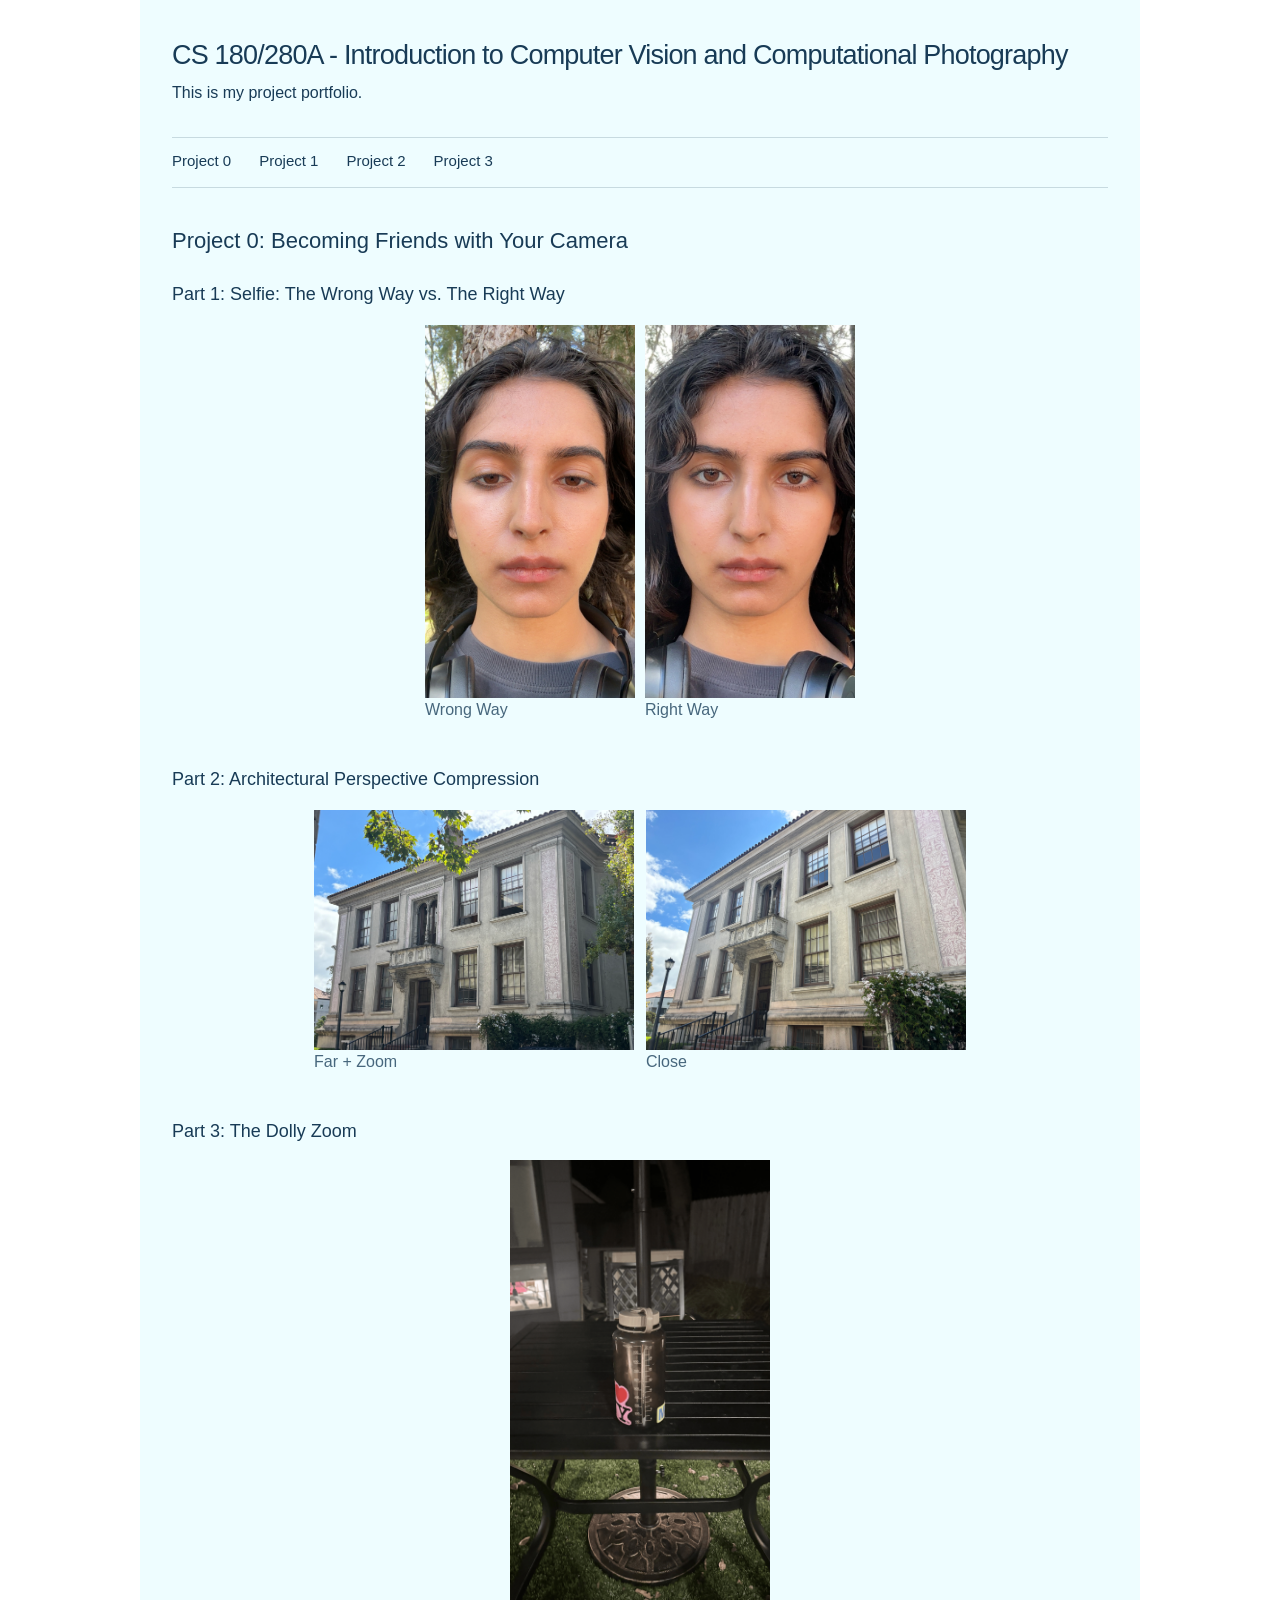
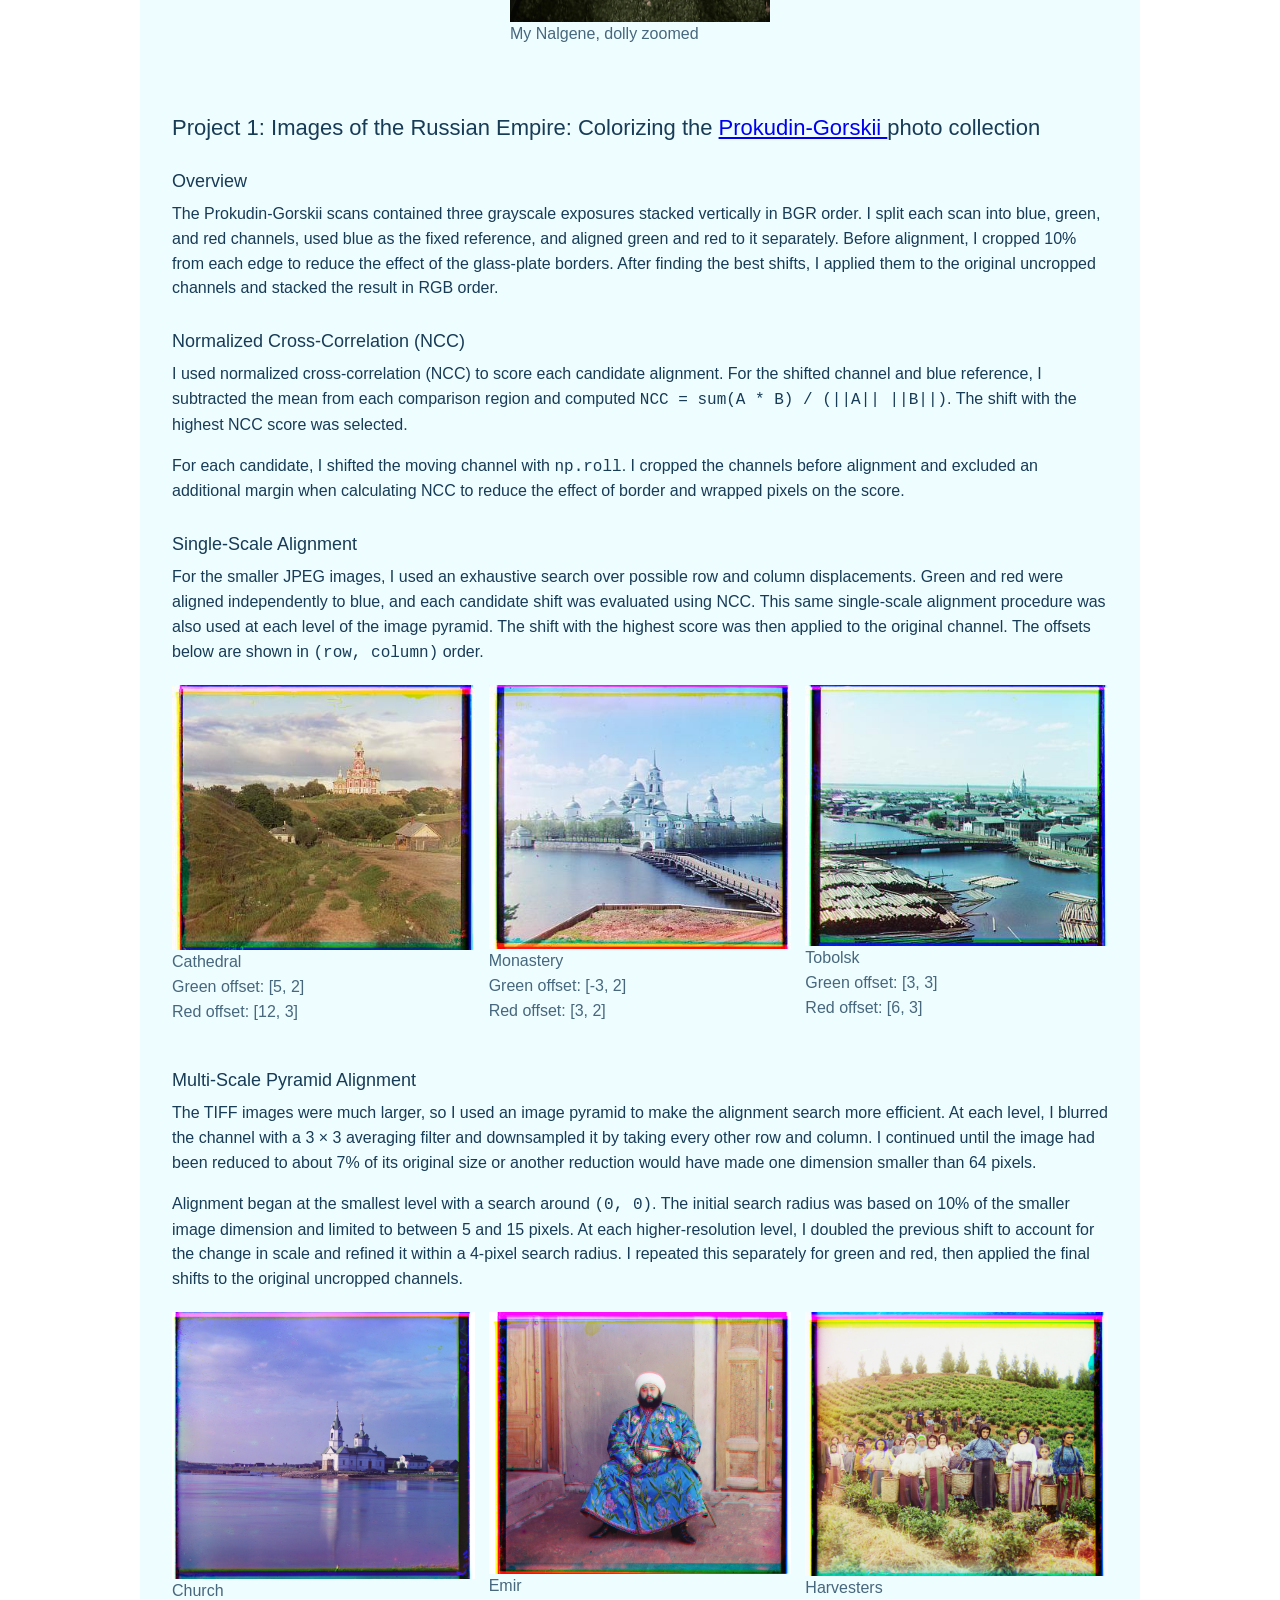
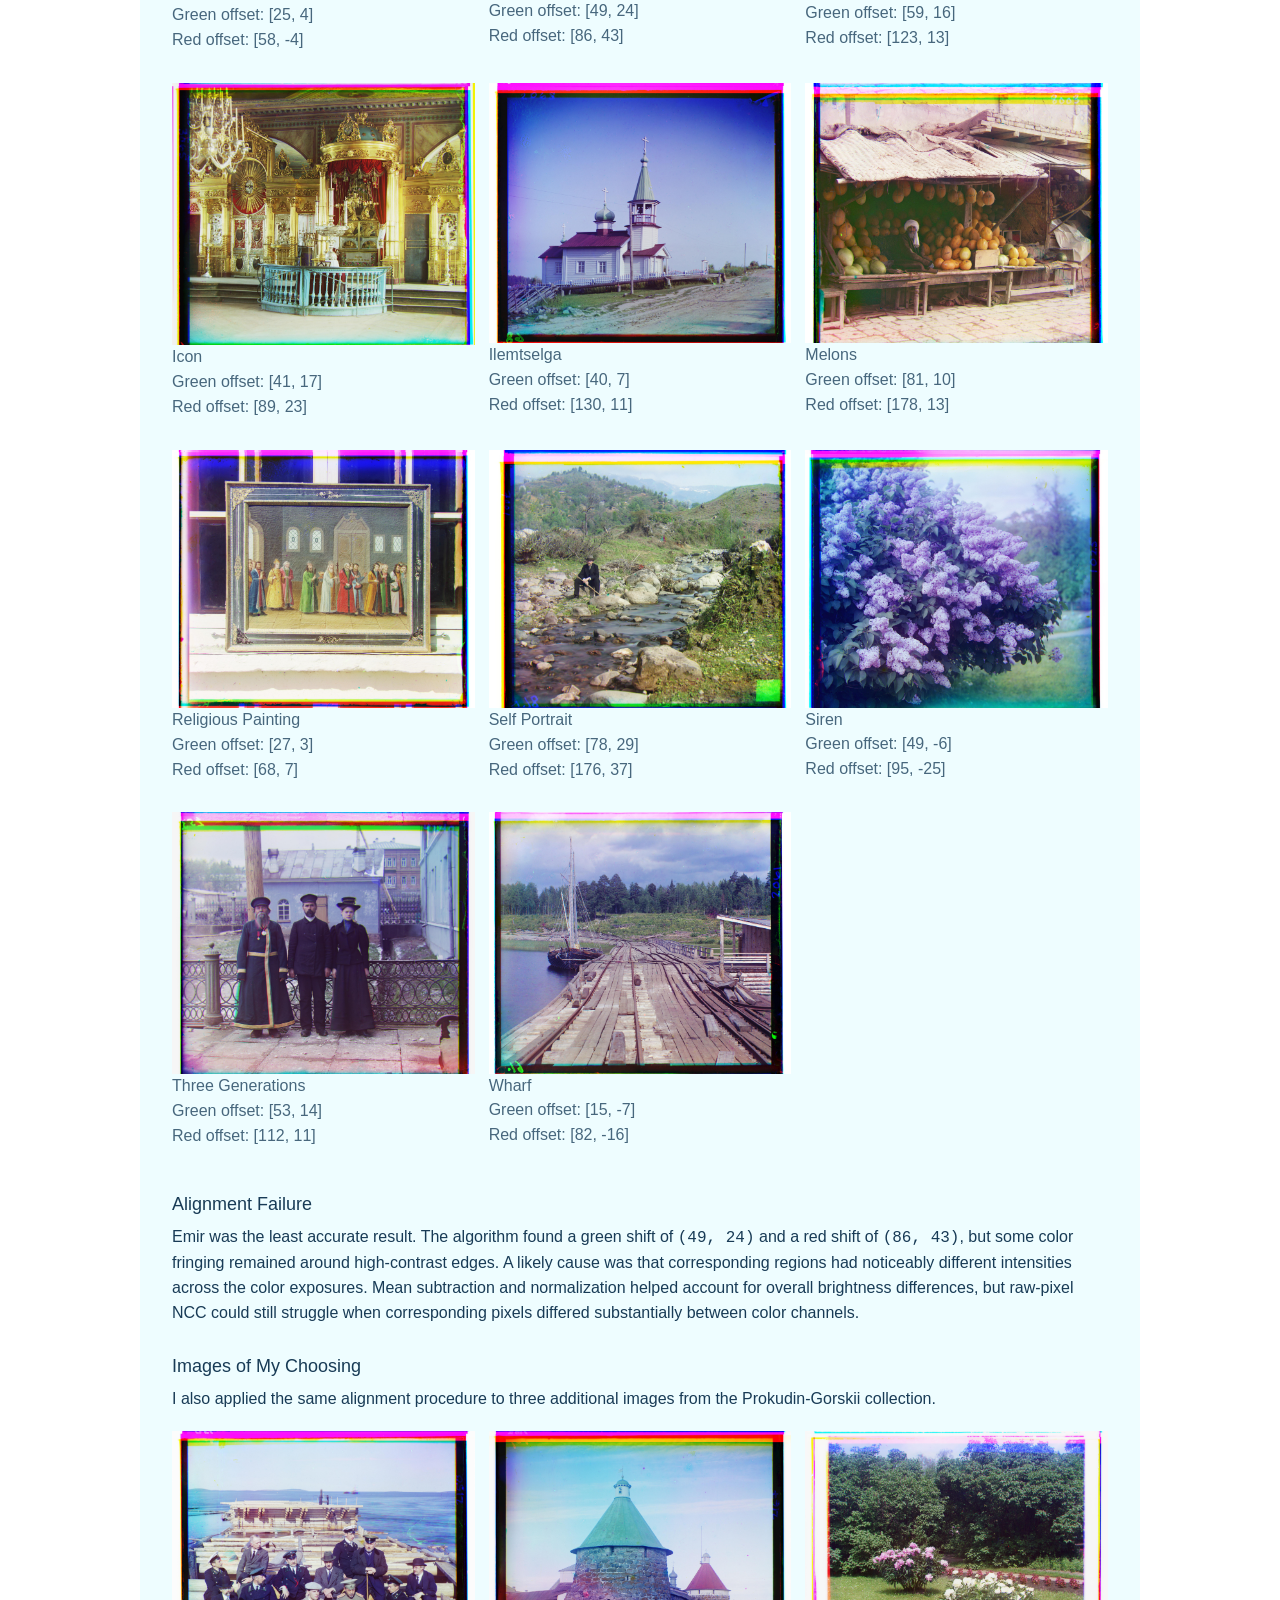
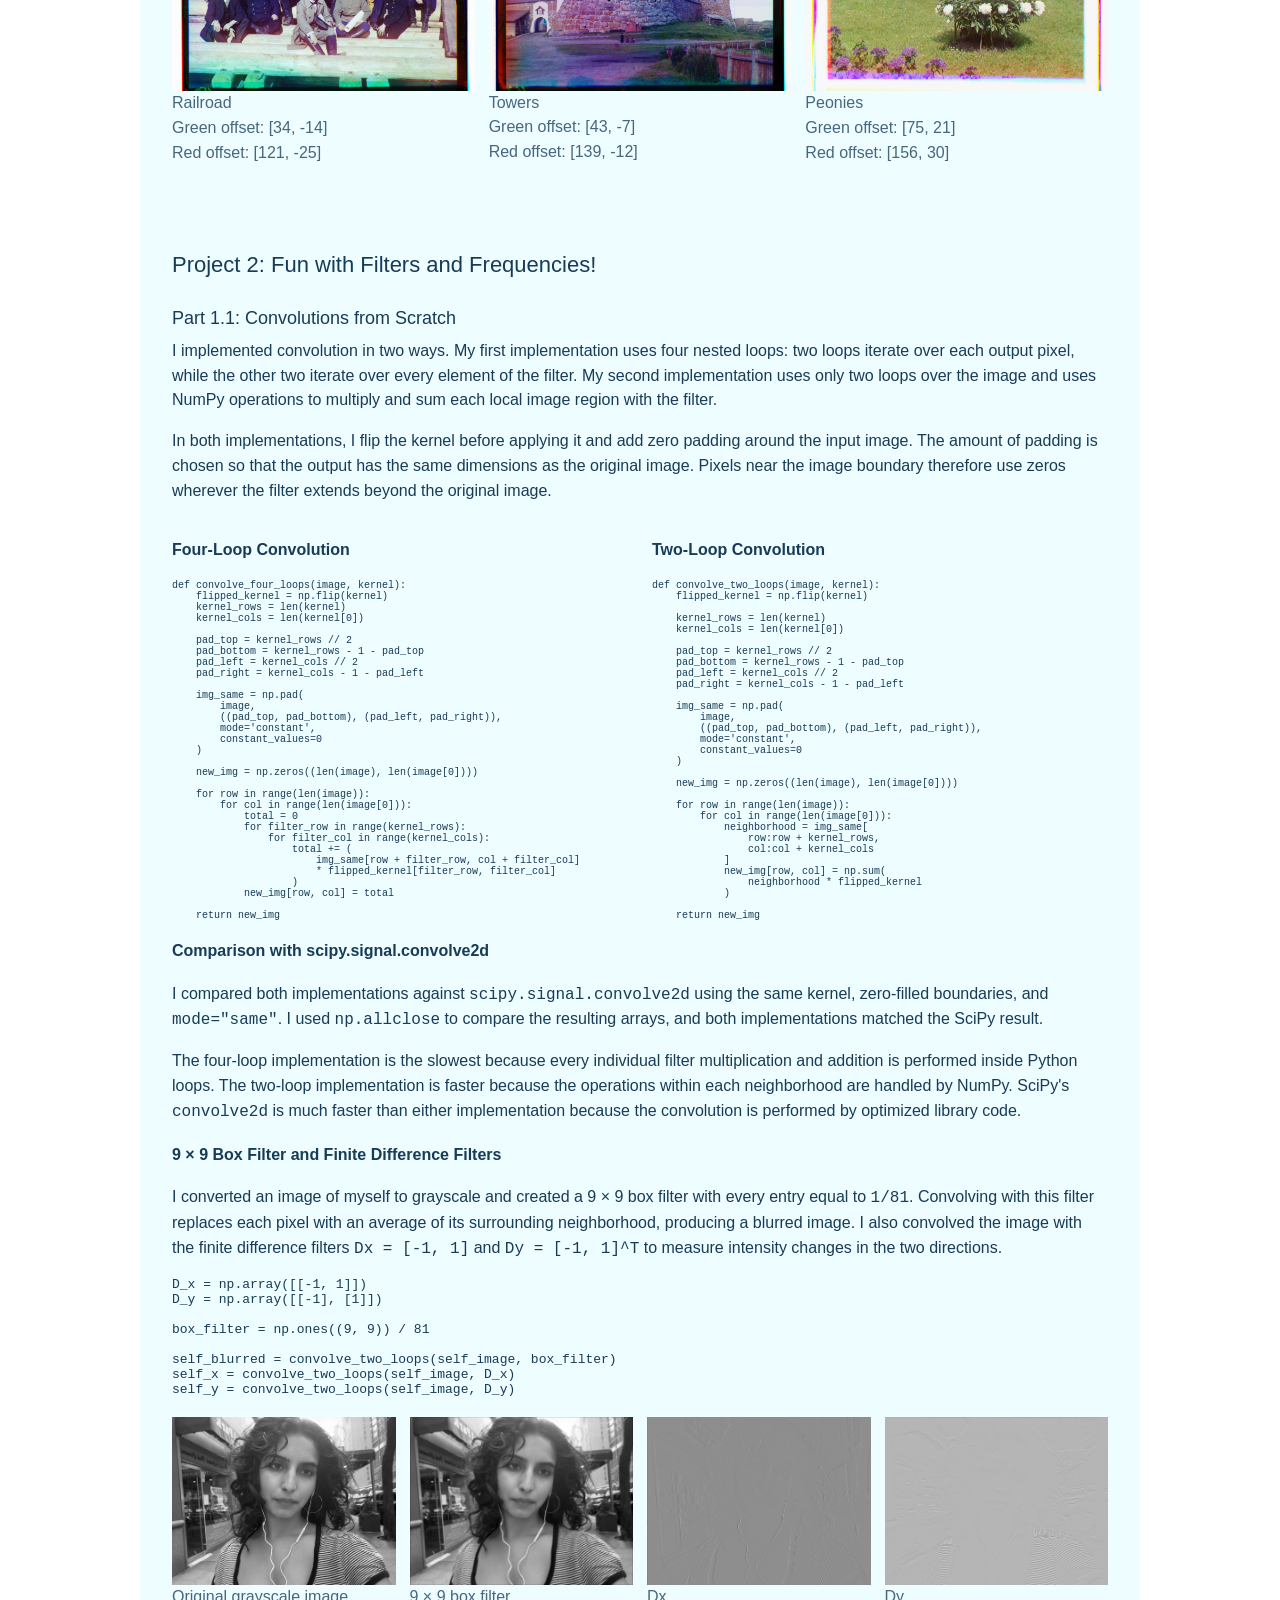
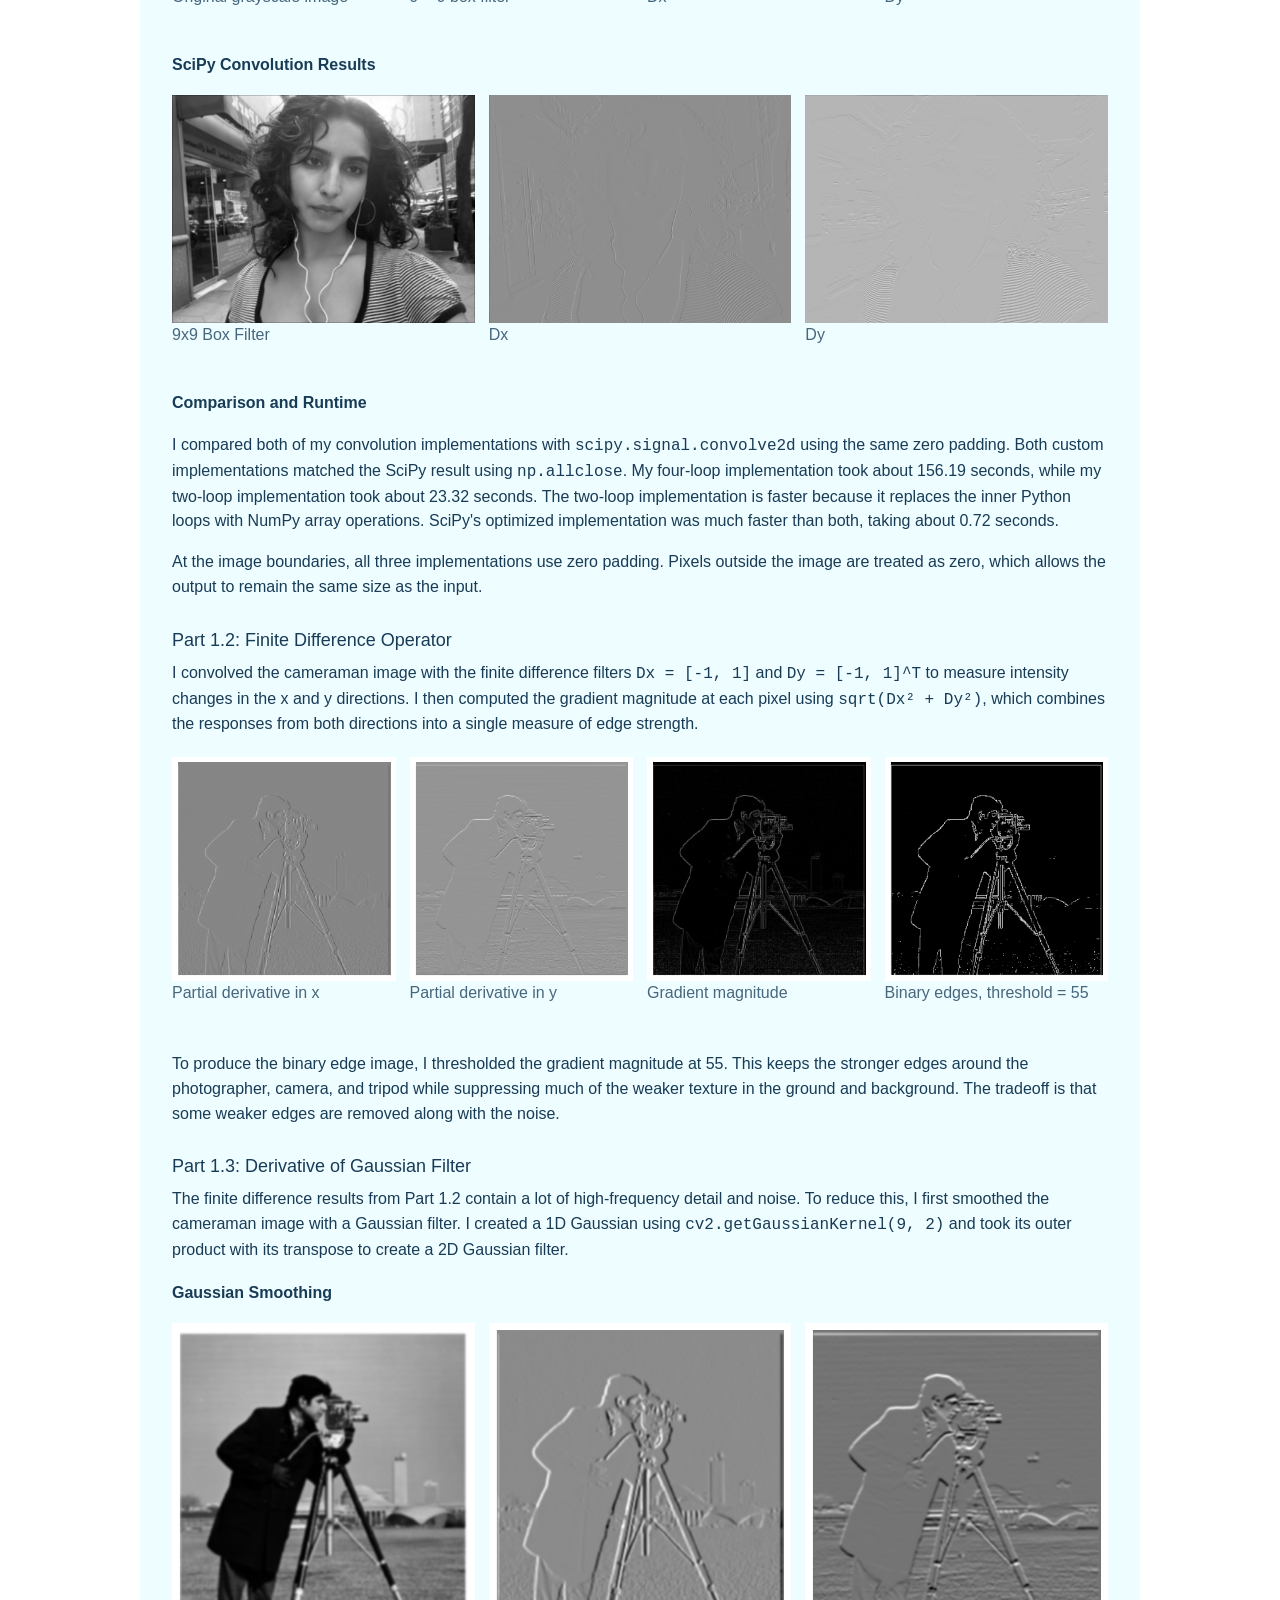
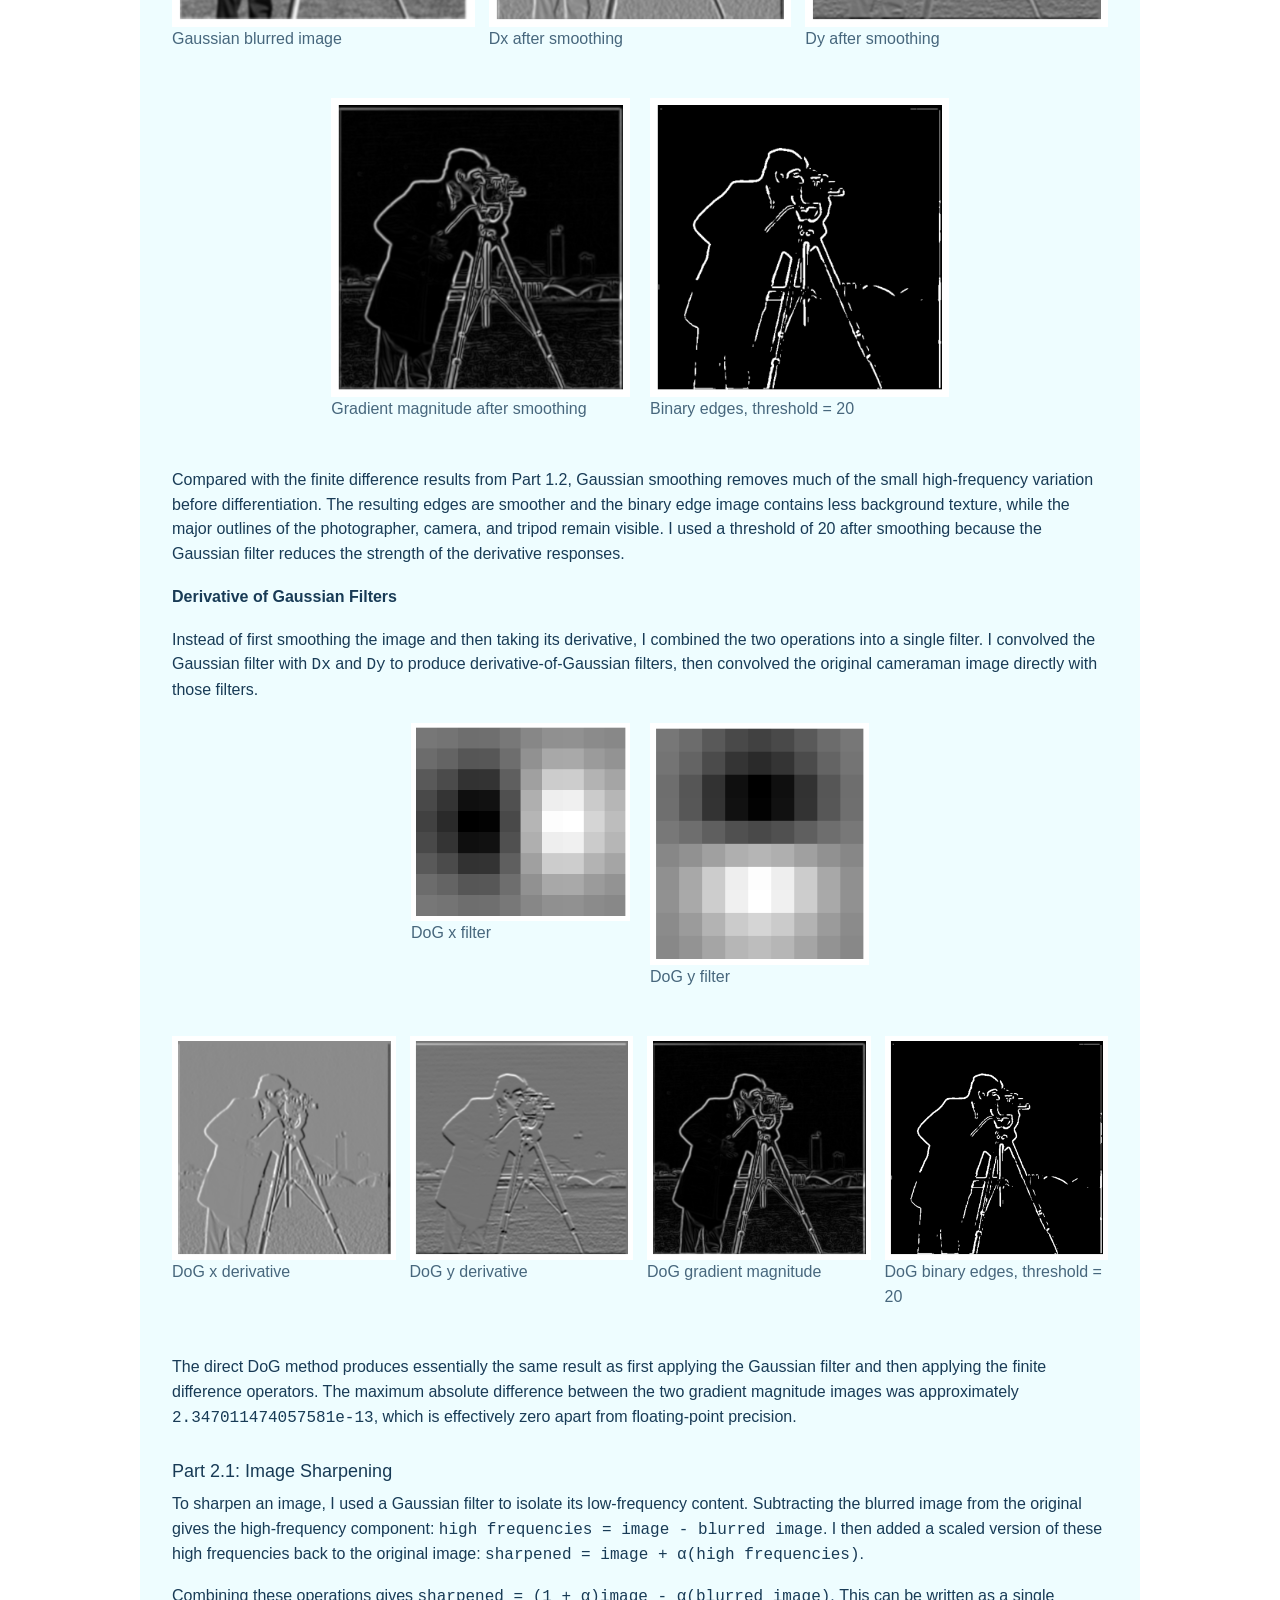
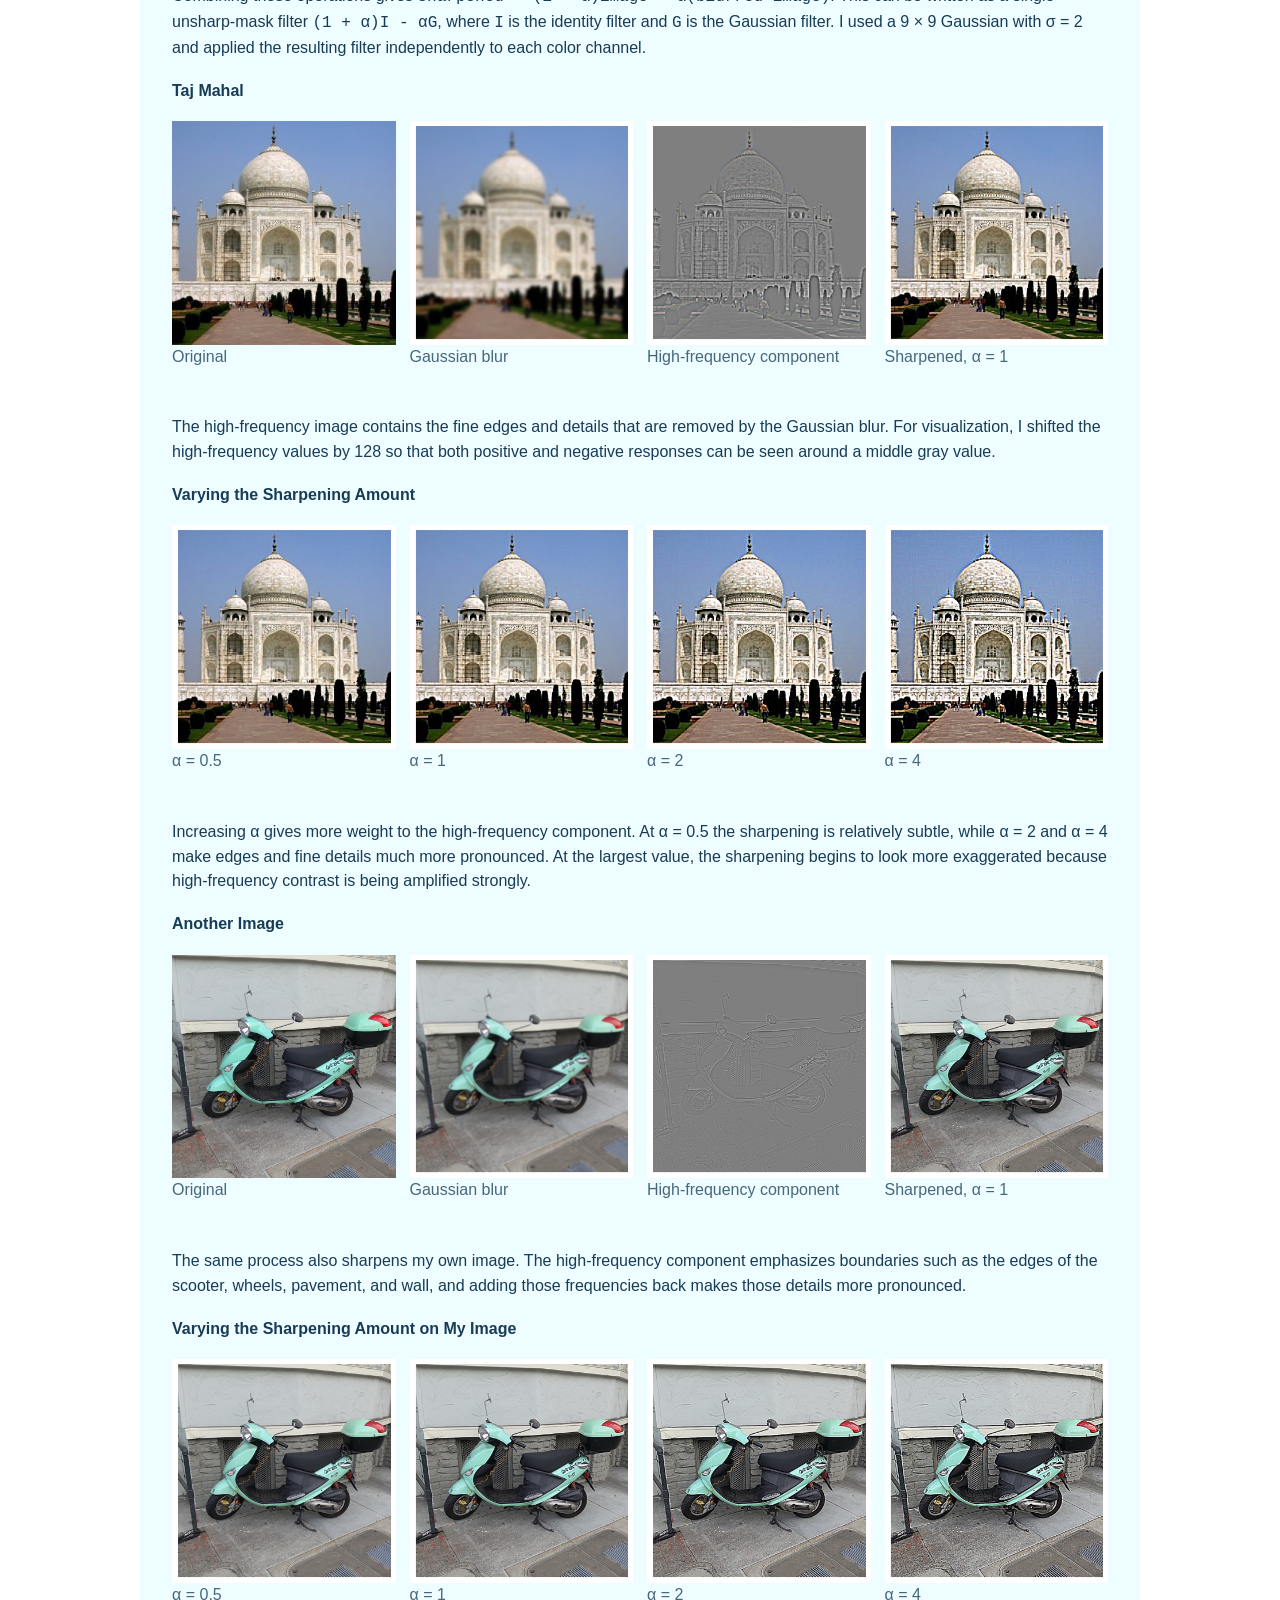
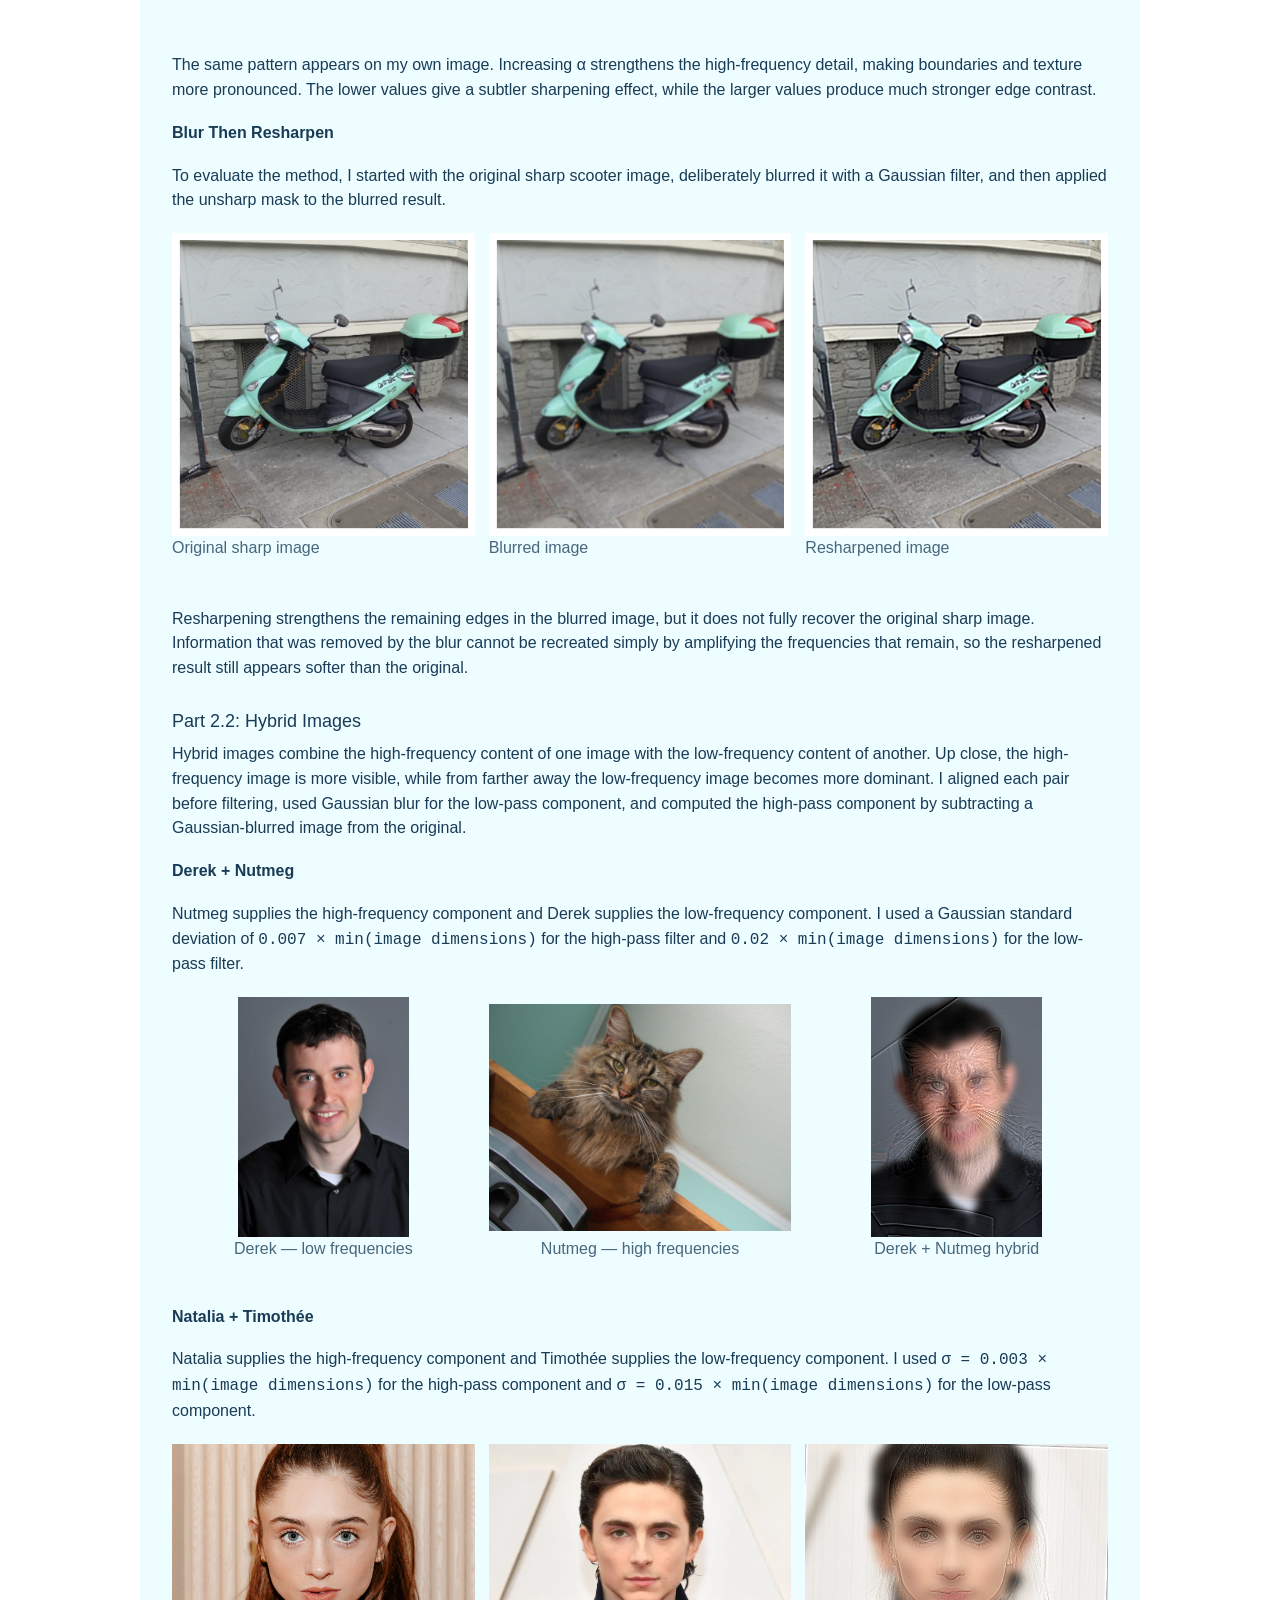
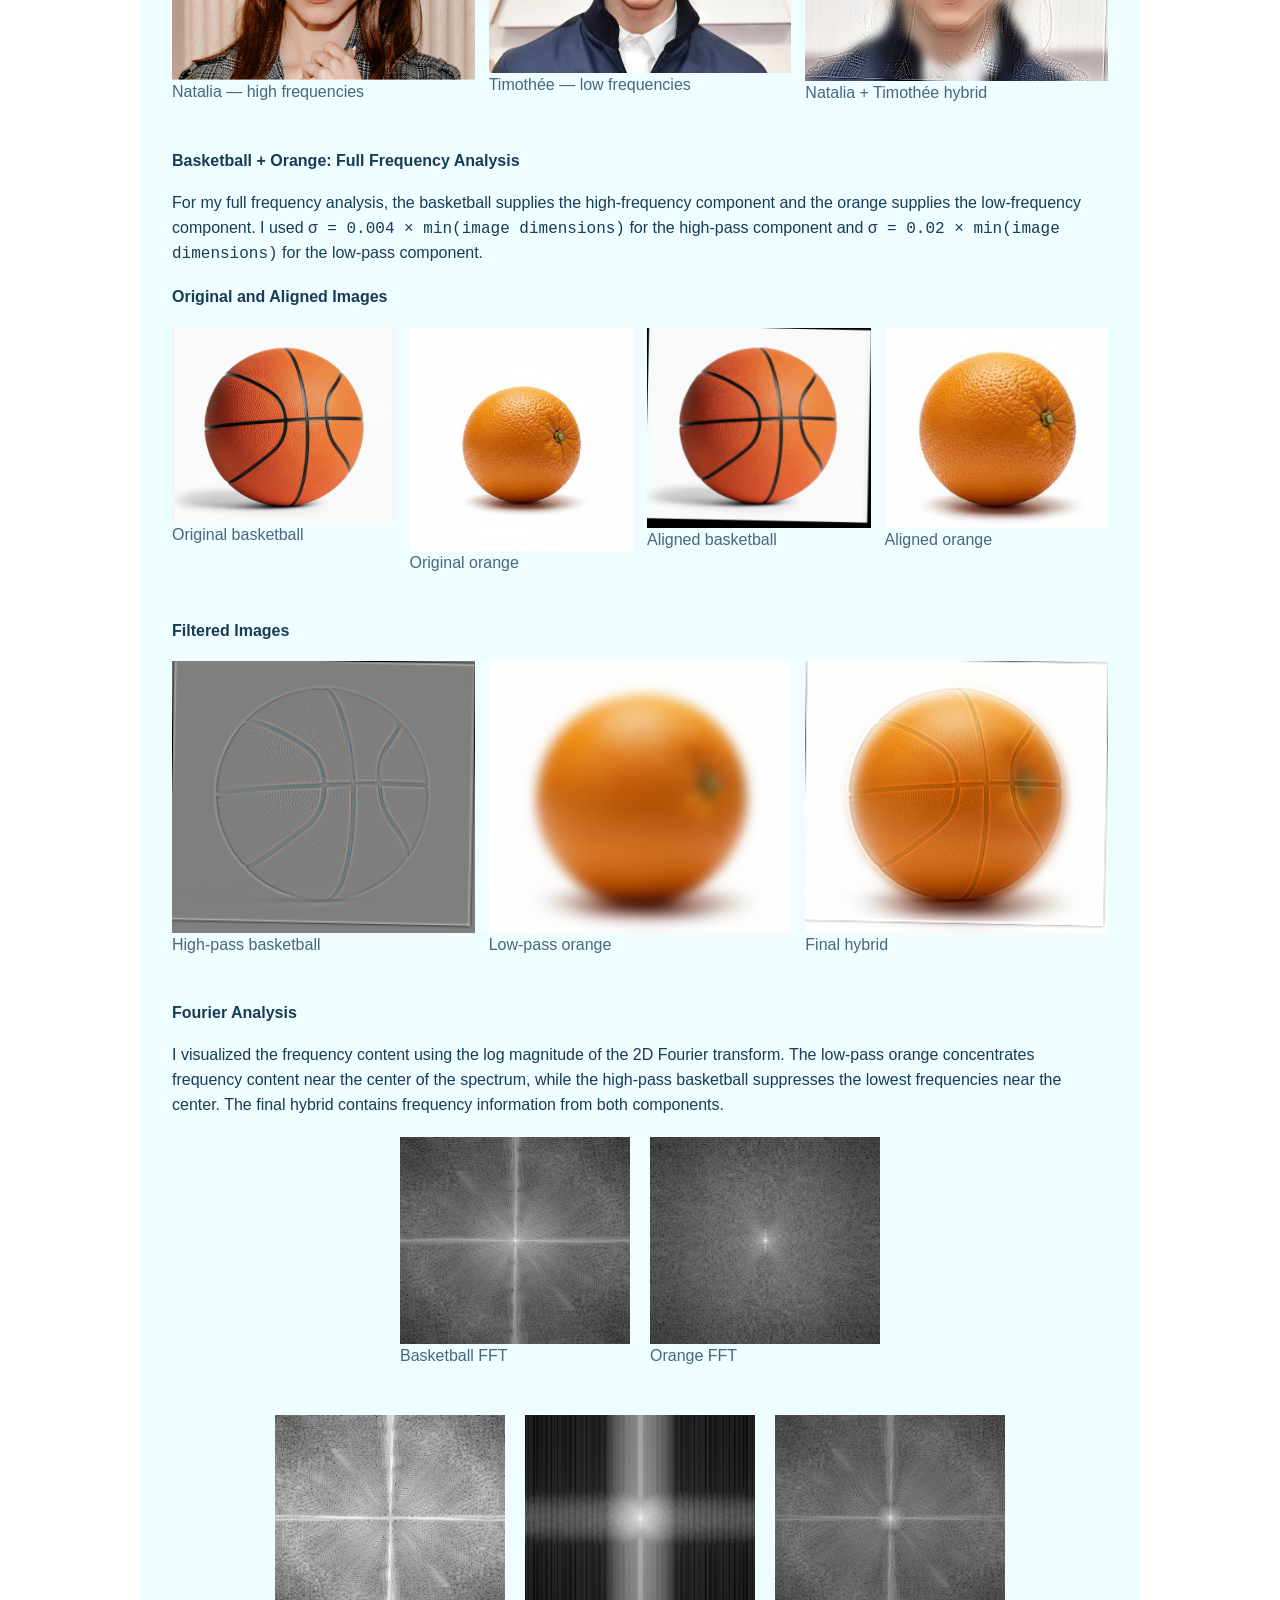
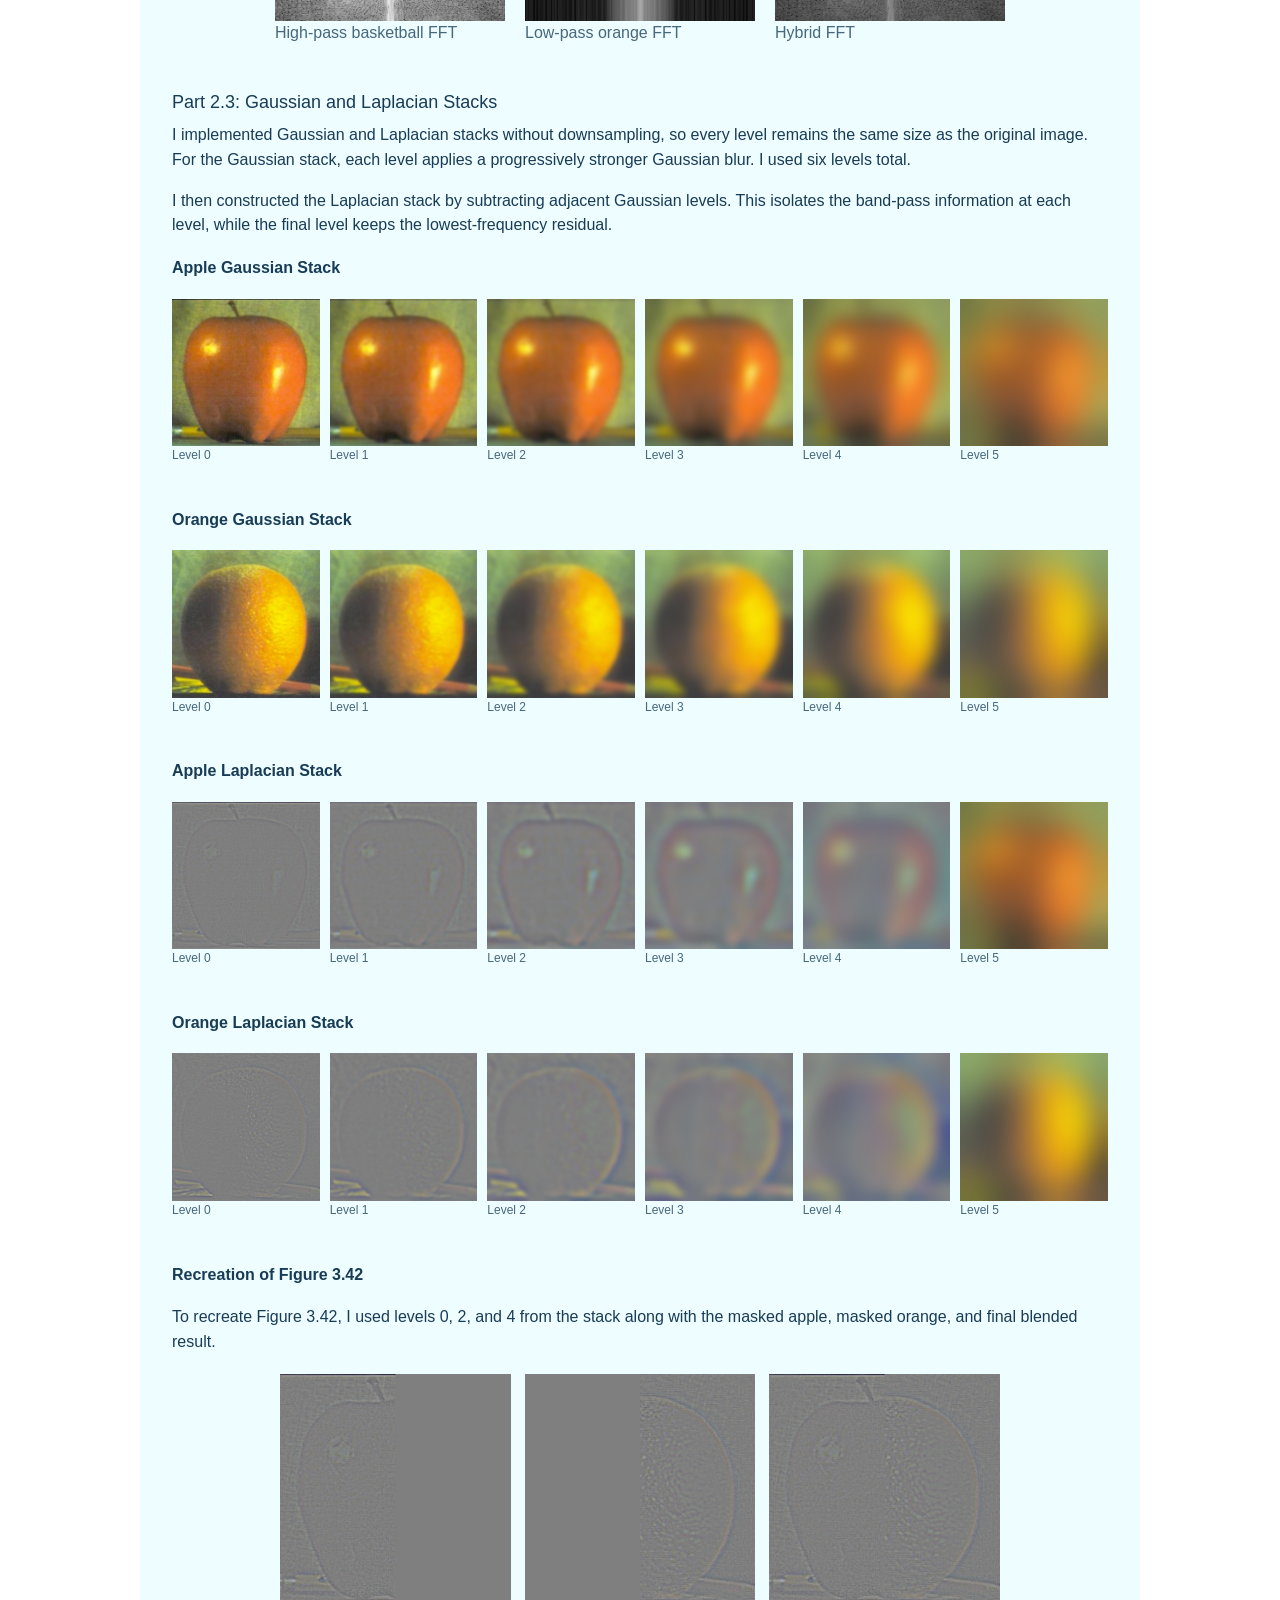
==== commit 128d9bb6: "Add Project 3 website" ====
--- a/index.html
+++ b/index.html
@@ -20,6 +20,7 @@
       <a href="#project0" class="project-tab active">Project 0</a>
       <a href="#project1" class="project-tab">Project 1</a>
       <a href="#project2" class="project-tab">Project 2</a>
+        <a href="#project3" class="project-tab">Project 3</a>
     </nav>
 
     <section class="project" id="project0">
@@ -1368,6 +1369,320 @@
       </div>
     </section>
 
+
+<section class="project" id="project3">
+  <div class="project-content">
+
+    <h2>Project 3: Flow Matching</h2>
+
+    <h3>Part A: Exploring the Power of Flow Models</h3>
+
+    <h3>1. Visualizing Training and Sampling</h3>
+
+    <h4>1.1 Constructing Noisy Training Inputs</h4>
+
+<div class="figure">
+  <img src="./3/parta/1_1_training_inputs.png" alt="Forward process">
+  <p class="caption">Left to right: original image, t = 0.25, t = 0.50, t = 0.75</p>
+</div>
+
+    <h4>1.2 Classical Denoising</h4>
+
+<div class="image-grid three">
+
+  <div class="figure">
+    <img src="./3/parta/1_2_t025.png" alt="Classical denoising at t 0.25">
+    <p class="caption">t = 0.25: noisy input on the left, Gaussian denoised result on the right</p>
+  </div>
+
+  <div class="figure">
+    <img src="./3/parta/1_2_t050.png" alt="Classical denoising at t 0.50">
+    <p class="caption">t = 0.50: noisy input on the left, Gaussian denoised result on the right</p>
+  </div>
+
+  <div class="figure">
+    <img src="./3/parta/1_2_t075.png" alt="Classical denoising at t 0.75">
+    <p class="caption">t = 0.75: noisy input on the left, Gaussian denoised result on the right</p>
+  </div>
+
+</div>
+
+    <h4>1.3 One-Step Denoising</h4>
+
+<div class="figure">
+  <img src="./3/parta/1_3_t025.png" alt="One step denoising at t 0.25">
+  <p class="caption">t = 0.25: original, noisy input, one step estimate</p>
+</div>
+
+<div class="figure">
+  <img src="./3/parta/1_3_t050.png" alt="One step denoising at t 0.50">
+  <p class="caption">t = 0.50: original, noisy input, one step estimate</p>
+</div>
+
+<div class="figure">
+  <img src="./3/parta/1_3_t075.png" alt="One step denoising at t 0.75">
+  <p class="caption">t = 0.75: original, noisy input, one step estimate</p>
+</div>
+
+    <h4>1.4 Visualizing Velocity</h4>
+
+<div class="image-grid three">
+  <div class="figure">
+    <img src="./3/parta/1_4_original.png" alt="Original image for velocity visualization">
+    <p class="caption">Original image used for the velocity comparisons</p>
+  </div>
+</div>
+
+<div class="figure">
+  <img src="./3/parta/1_4_t025.png" alt="Velocity visualization at t 0.25">
+  <p class="caption">t = 0.25: noisy image, predicted update, ground truth update, RGB RMS error</p>
+</div>
+
+<div class="figure">
+  <img src="./3/parta/1_4_t050.png" alt="Velocity visualization at t 0.50">
+  <p class="caption">t = 0.50: noisy image, predicted update, ground truth update, RGB RMS error</p>
+</div>
+
+<div class="figure">
+  <img src="./3/parta/1_4_t075.png" alt="Velocity visualization at t 0.75">
+  <p class="caption">t = 0.75: noisy image, predicted update, ground truth update, RGB RMS error</p>
+</div>
+
+    <h4>1.5 Iterative Denoising with Euler Sampling</h4>
+
+<div class="figure">
+  <img src="./3/parta/1_5_trajectory.png" alt="Euler denoising trajectory">
+  <p class="caption">Euler trajectory: top row t = 0.50, 0.60, 0.70, bottom row t = 0.80, 0.90, 1.00</p>
+</div>
+
+<div class="figure">
+  <img src="./3/parta/1_5_comparison.png" alt="Denoising method comparison">
+  <p class="caption">Left to right: original, Gaussian blur, one-step estimate, Euler denoising</p>
+</div>
+
+      <p>Both learned methods work much better than the Gaussian blur, which still has a lot of noise and loses detail. The one step result is already close to the original, while Euler sampling preserves more of the original detail and gives the closest overall result.</p>
+
+    <h4>1.6 Generating Images from Noise</h4>
+
+<div class="figure">
+  <img src="./3/parta/1_6_samples.png" alt="Generated samples from noise">
+  <p class="caption">Prompt: "a high quality photo", seeds 180 through 184, ordered left to right and then onto the second row</p>
+</div>
+
+      <p>All five samples ended up being people even though the prompt was just “a high quality photo.” Some look more realistic than others, but the model clearly seems to favor portraits for such a general prompt.</p>
+
+    <h3>2. Conditional Generation and Guidance</h3>
+
+    <h4>2.1 Classifier-Free Guidance</h4>
+
+<div class="figure">
+  <img src="./3/parta/2_1_cfg_samples.png" alt="Classifier free guidance samples">
+  <p class="caption">Prompt: "a high quality photo", CFG weight w = 7, seeds 180 through 184 using the same initial noises as Section 1.6</p>
+</div>
+
+      <p>The CFG samples look noticeably cleaner than the ones from Section 1.6. The faces are less distorted and the images look more realistic overall, although the results are still mostly similar portraits.</p>
+
+    <h3>3. Creative Applications</h3>
+
+    <h4>3.1 Image-to-Image Editing</h4>
+
+<div class="figure">
+  <img src="./3/parta/3_1_campanile.png" alt="Campanile image editing">
+  <p class="caption">Campanile: original followed by starting times t = 0.02, 0.04, 0.06, 0.10, 0.14, 0.25, 0.50</p>
+</div>
+
+<div class="figure">
+  <img src="./3/parta/3_1_own1.png" alt="First own image editing">
+  <p class="caption">Own image 1: original followed by starting times t = 0.02, 0.04, 0.06, 0.10, 0.14, 0.25, 0.50</p>
+</div>
+
+<div class="figure">
+  <img src="./3/parta/3_1_own2.png" alt="Second own image editing">
+  <p class="caption">Own image 2: original followed by starting times t = 0.02, 0.04, 0.06, 0.10, 0.14, 0.25, 0.50</p>
+</div>
+
+<div class="figure">
+  <img src="./3/parta/3_1_web.png" alt="Web image editing">
+  <p class="caption">Web image: original followed by starting times t = 0.02, 0.04, 0.06, 0.10, 0.14, 0.25, 0.50</p>
+</div>
+
+<div class="figure">
+  <img src="./3/parta/3_1_drawing1.png" alt="First hand drawn image editing">
+  <p class="caption">Hand drawn image 1: original followed by starting times t = 0.02, 0.04, 0.06, 0.10, 0.14, 0.25, 0.50</p>
+</div>
+
+<div class="figure">
+  <img src="./3/parta/3_1_drawing2.png" alt="Second hand drawn image editing">
+  <p class="caption">Hand drawn image 2: original followed by starting times t = 0.02, 0.04, 0.06, 0.10, 0.14, 0.25, 0.50</p>
+</div>
+
+    <h4>3.2 Text-Guided Image Editing</h4>
+
+<div class="figure">
+  <img src="./3/parta/3_2_campanile.png" alt="Text guided Campanile editing">
+  <p class="caption">Campanile, prompt: "a photograph of a stone tower covered in ivy" — original followed by t = 0.02, 0.04, 0.06, 0.10, 0.14, 0.25, 0.50</p>
+</div>
+
+<div class="figure">
+  <img src="./3/parta/3_2_own1.png" alt="First text guided own image">
+  <p class="caption">Own image 1, prompt: "a photograph of a gingerbread house covered in candy" — original followed by t = 0.02, 0.04, 0.06, 0.10, 0.14, 0.25, 0.50</p>
+</div>
+
+<div class="figure">
+  <img src="./3/parta/3_2_own2.png" alt="Second text guided own image">
+  <p class="caption">Own image 2, prompt: "a photograph of a bouquet made of colorful butterflies" — original followed by t = 0.02, 0.04, 0.06, 0.10, 0.14, 0.25, 0.50</p>
+</div>
+
+    <h4>3.3 Visual Anagrams</h4>
+
+<div class="image-grid two-match-three">
+
+  <div class="figure">
+    <img src="./3/parta/3_3_anagram1.png" alt="Old man and campfire visual anagram">
+    <p class="caption">Upright: "an oil painting of an old man", rotated 180°: "an oil painting of people around a campfire"</p>
+  </div>
+
+  <div class="figure">
+    <img src="./3/parta/3_3_anagram2.png" alt="Village and horse visual anagram">
+    <p class="caption">Upright: "a lithograph of a snowy mountain village", rotated 180°: "a lithograph of a horse"</p>
+  </div>
+
+</div>
+
+    <h4>3.4 Hybrid Images</h4>
+
+<div class="image-grid two-match-four">
+
+  <div class="figure">
+    <img src="./3/parta/3_4_hybrid1.png" alt="Waterfall skull hybrid">
+    <p class="caption">Close, high frequency: "a lithograph of a waterfall", distant, low frequency: "a lithograph of a skull"</p>
+  </div>
+
+  <div class="figure">
+    <img src="./3/parta/3_4_hybrid2.png" alt="Forest cat hybrid">
+    <p class="caption">Close, high frequency: "a lithograph of a forest", distant, low frequency: "a lithograph of a cat"</p>
+  </div>
+
+</div>
+
+    
+      <h3>Part B: Flow Matching from Scratch</h3>
+
+      <h4>1.2 Using the UNet to Train a Denoiser</h4>
+
+      <div class="figure">
+        <img src="3/partb/1_2_noising.png" alt="Noising process">
+        <p class="caption">Noising process for σ = 0.0, 0.2, 0.4, 0.5, 0.6, 0.8, and 1.0.</p>
+      </div>
+
+      <h4>1.2.1 Training</h4>
+
+      <div class="figure" style="max-width: 650px; margin: 20px auto 30px;">
+          <img src="3/partb/1_2_1_loss.png" alt="Single step denoising training loss">
+        <p class="caption">Training loss for the single step denoiser with σ = 0.5.</p>
+      </div>
+
+      <div class="image-grid two-match-three">
+        <div class="figure">
+          <img src="3/partb/1_2_1_epoch1.png" alt="Single step denoising after epoch 1">
+          <p class="caption">Epoch 1: clean images, noisy inputs, and predictions.</p>
+        </div>
+
+        <div class="figure">
+          <img src="3/partb/1_2_1_epoch5.png" alt="Single step denoising after epoch 5">
+          <p class="caption">Epoch 5: clean images, noisy inputs, and predictions.</p>
+        </div>
+      </div>
+
+      <h4>1.2.2 Out of Distribution Testing</h4>
+
+      <div class="figure">
+        <img src="3/partb/1_2_2_ood.png" alt="Out of distribution denoising results">
+        <p class="caption">The same test image with σ = 0.0, 0.2, 0.4, 0.5, 0.6, 0.8, and 1.0.</p>
+      </div>
+
+      <h4>1.2.3 Denoising Pure Noise</h4>
+
+      <div class="figure">
+        <img src="3/partb/1_2_3_epoch1.png" alt="Pure noise results after epoch 1">
+          <p class="caption">Samples after epoch 1</p>
+      </div>
+
+      <div class="figure">
+        <img src="3/partb/1_2_3_epoch5.png" alt="Pure noise results after epoch 5">
+          <p class="caption">Samples after epoch 5</p>
+      </div>
+
+      <div class="figure" style="max-width: 650px; margin: 20px auto 30px;">
+          <img src="3/partb/1_2_3_loss.png" alt="Pure noise training loss">
+        <p class="caption">Training loss for denoising pure noise.</p>
+      </div>
+
+      <p>The outputs all look like very similar blurry digit shapes instead of different clear numbers. Since the input is just random noise, there is nothing telling the model which digit it should produce. With MSE loss, it ends up learning something close to the average of the training images instead.</p>
+
+      <h4>2.2 Training the Time Conditioned UNet</h4>
+
+      <div class="figure" style="max-width: 650px; margin: 20px auto 30px;">
+          <img src="3/partb/2_2_loss.png" alt="Time conditioned UNet training loss">
+        <p class="caption">Training loss for the time conditioned UNet.</p>
+      </div>
+
+      <h4>2.3 Sampling from the Time Conditioned UNet</h4>
+
+      <div class="image-grid three">
+        <div class="figure">
+          <img src="3/partb/2_3_epoch1.png" alt="Time conditioned samples after epoch 1">
+          <p class="caption">Epoch 1</p>
+        </div>
+
+        <div class="figure">
+          <img src="3/partb/2_3_epoch5.png" alt="Time conditioned samples after epoch 5">
+          <p class="caption">Epoch 5</p>
+        </div>
+
+        <div class="figure">
+          <img src="3/partb/2_3_epoch10.png" alt="Time conditioned samples after epoch 10">
+          <p class="caption">Epoch 10</p>
+        </div>
+      </div>
+
+      <h4>2.5 Training the Class Conditioned UNet</h4>
+
+      <div class="figure" style="max-width: 650px; margin: 20px auto 30px;">
+          <img src="3/partb/2_5_loss.png" alt="Class conditioned UNet training loss">
+        <p class="caption">Training loss for the class conditioned UNet.</p>
+      </div>
+
+      <h4>2.6 Sampling from the Class Conditioned UNet</h4>
+
+      <div class="image-grid three">
+        <div class="figure">
+          <img src="3/partb/2_6_epoch1.png" alt="Class conditioned samples after epoch 1">
+          <p class="caption">Epoch 1, four instances of each digit.</p>
+        </div>
+
+        <div class="figure">
+          <img src="3/partb/2_6_epoch5.png" alt="Class conditioned samples after epoch 5">
+          <p class="caption">Epoch 5, four instances of each digit.</p>
+        </div>
+
+        <div class="figure">
+          <img src="3/partb/2_6_epoch10.png" alt="Class conditioned samples after epoch 10">
+          <p class="caption">Epoch 10, four instances of each digit.</p>
+        </div>
+      </div>
+
+      <div class="figure">
+        <img src="3/partb/2_6_no_scheduler.png" alt="Class conditioned samples without a scheduler">
+        <p class="caption">Epoch 10 without the exponential learning rate scheduler.</p>
+      </div>
+
+      <p>I removed the exponential learning rate scheduler and lowered the learning rate from 1e-2 to a constant 1e-3. The final samples are still clean and class specific, and they look comparable to the results from the model trained with the scheduler.</p>
+
+</div>
+</section>
+
+
   </main>
 
 
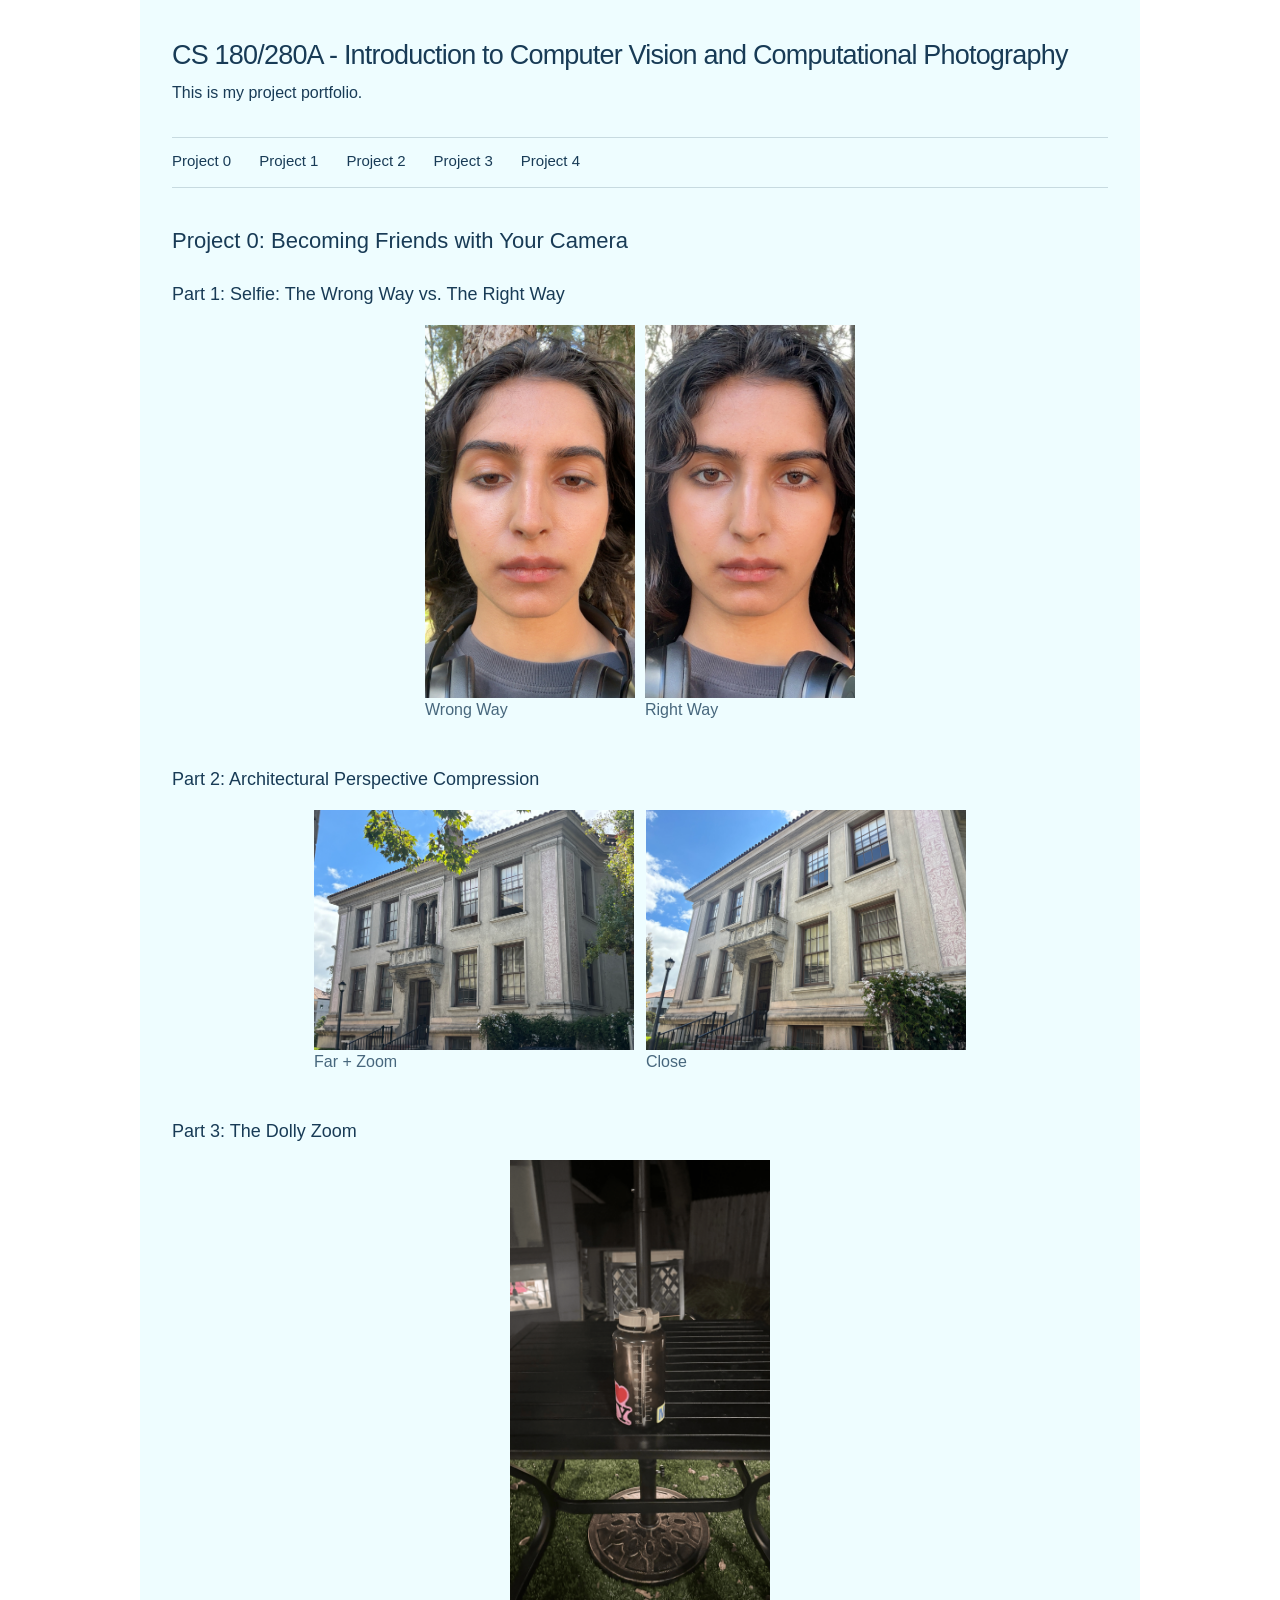
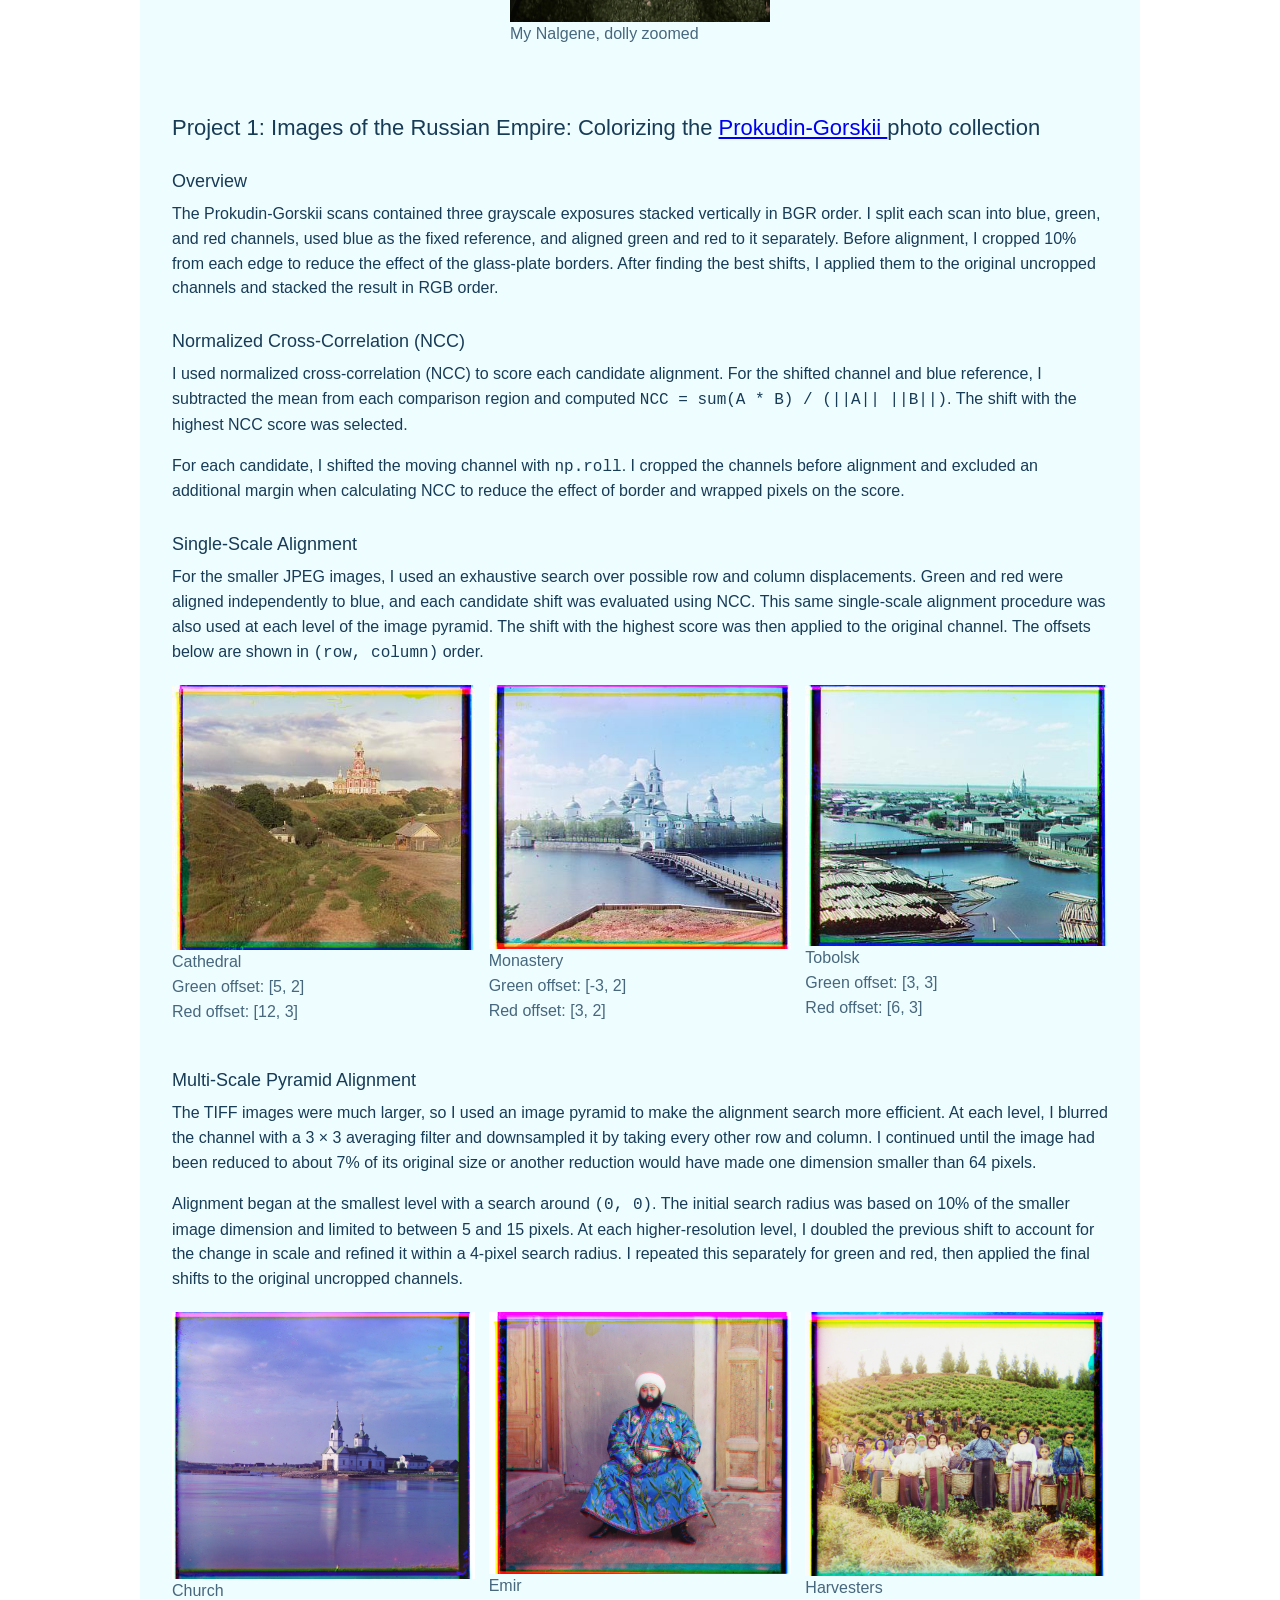
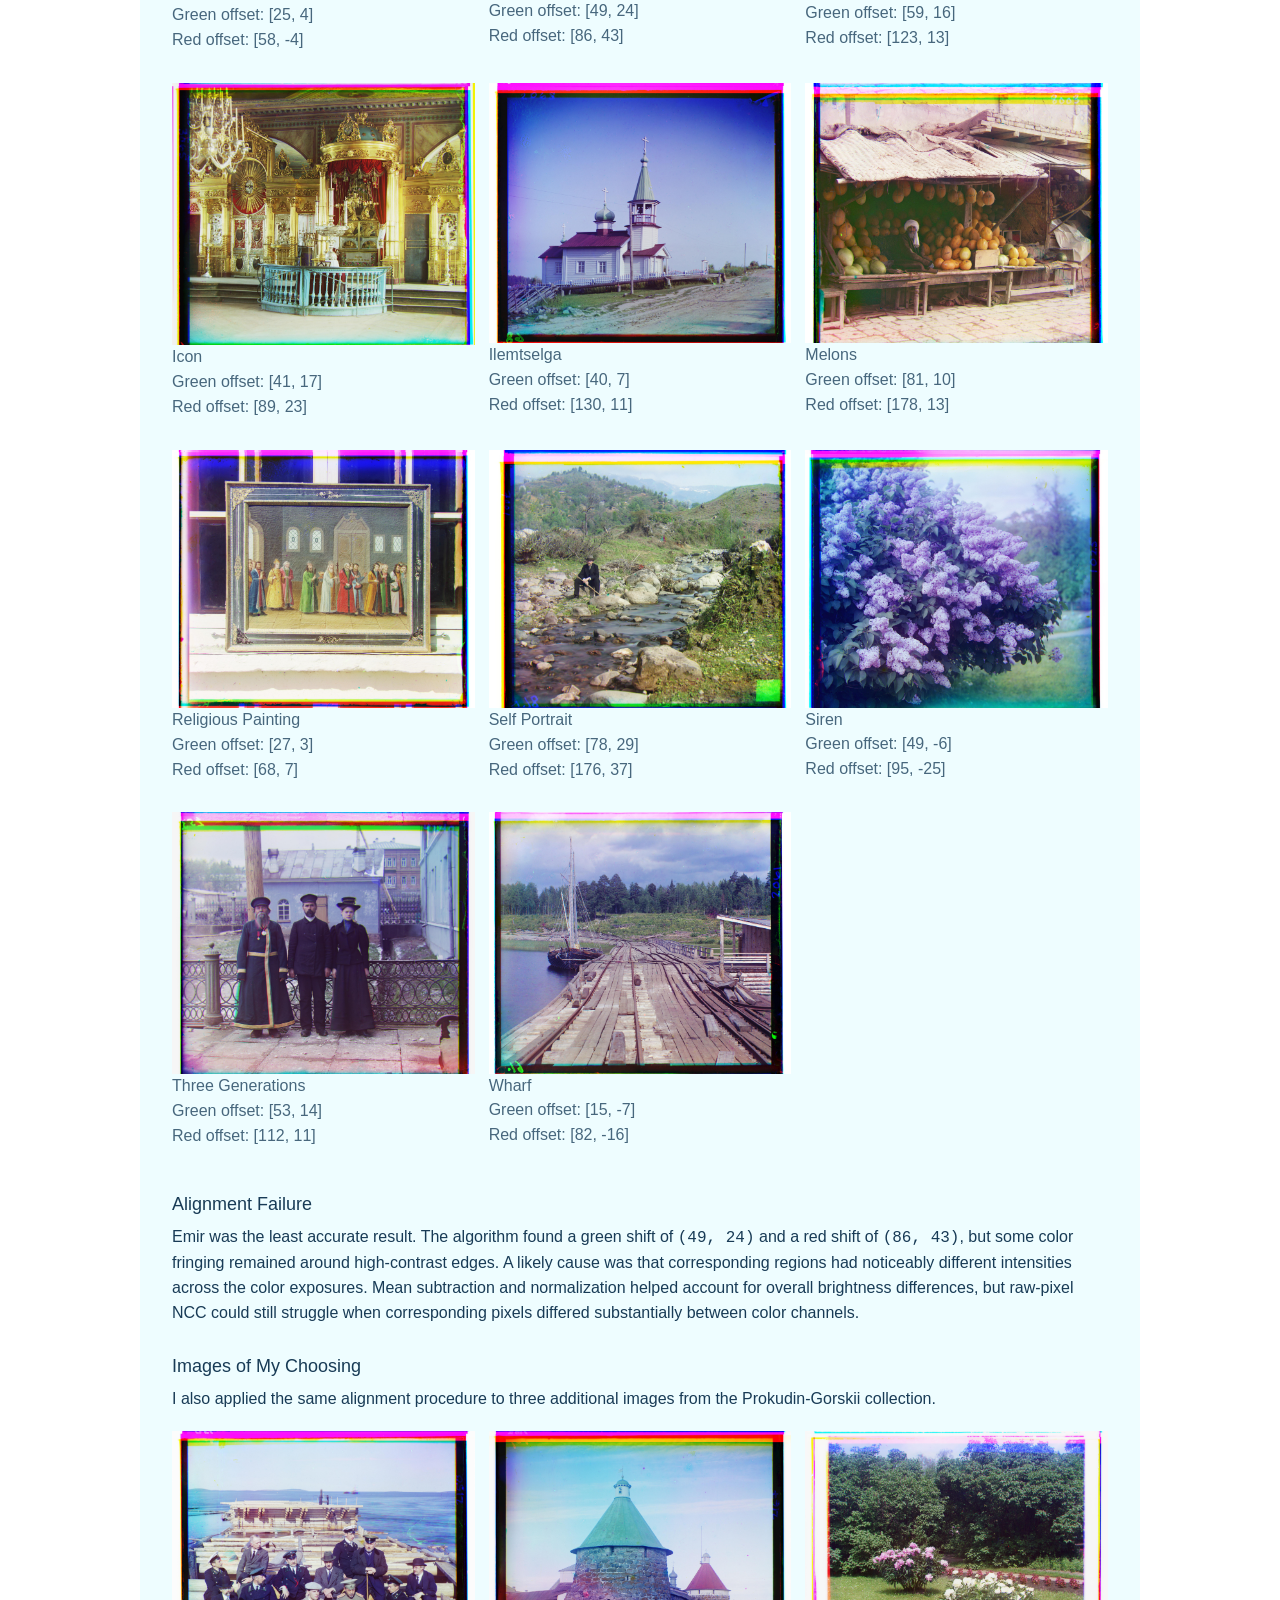
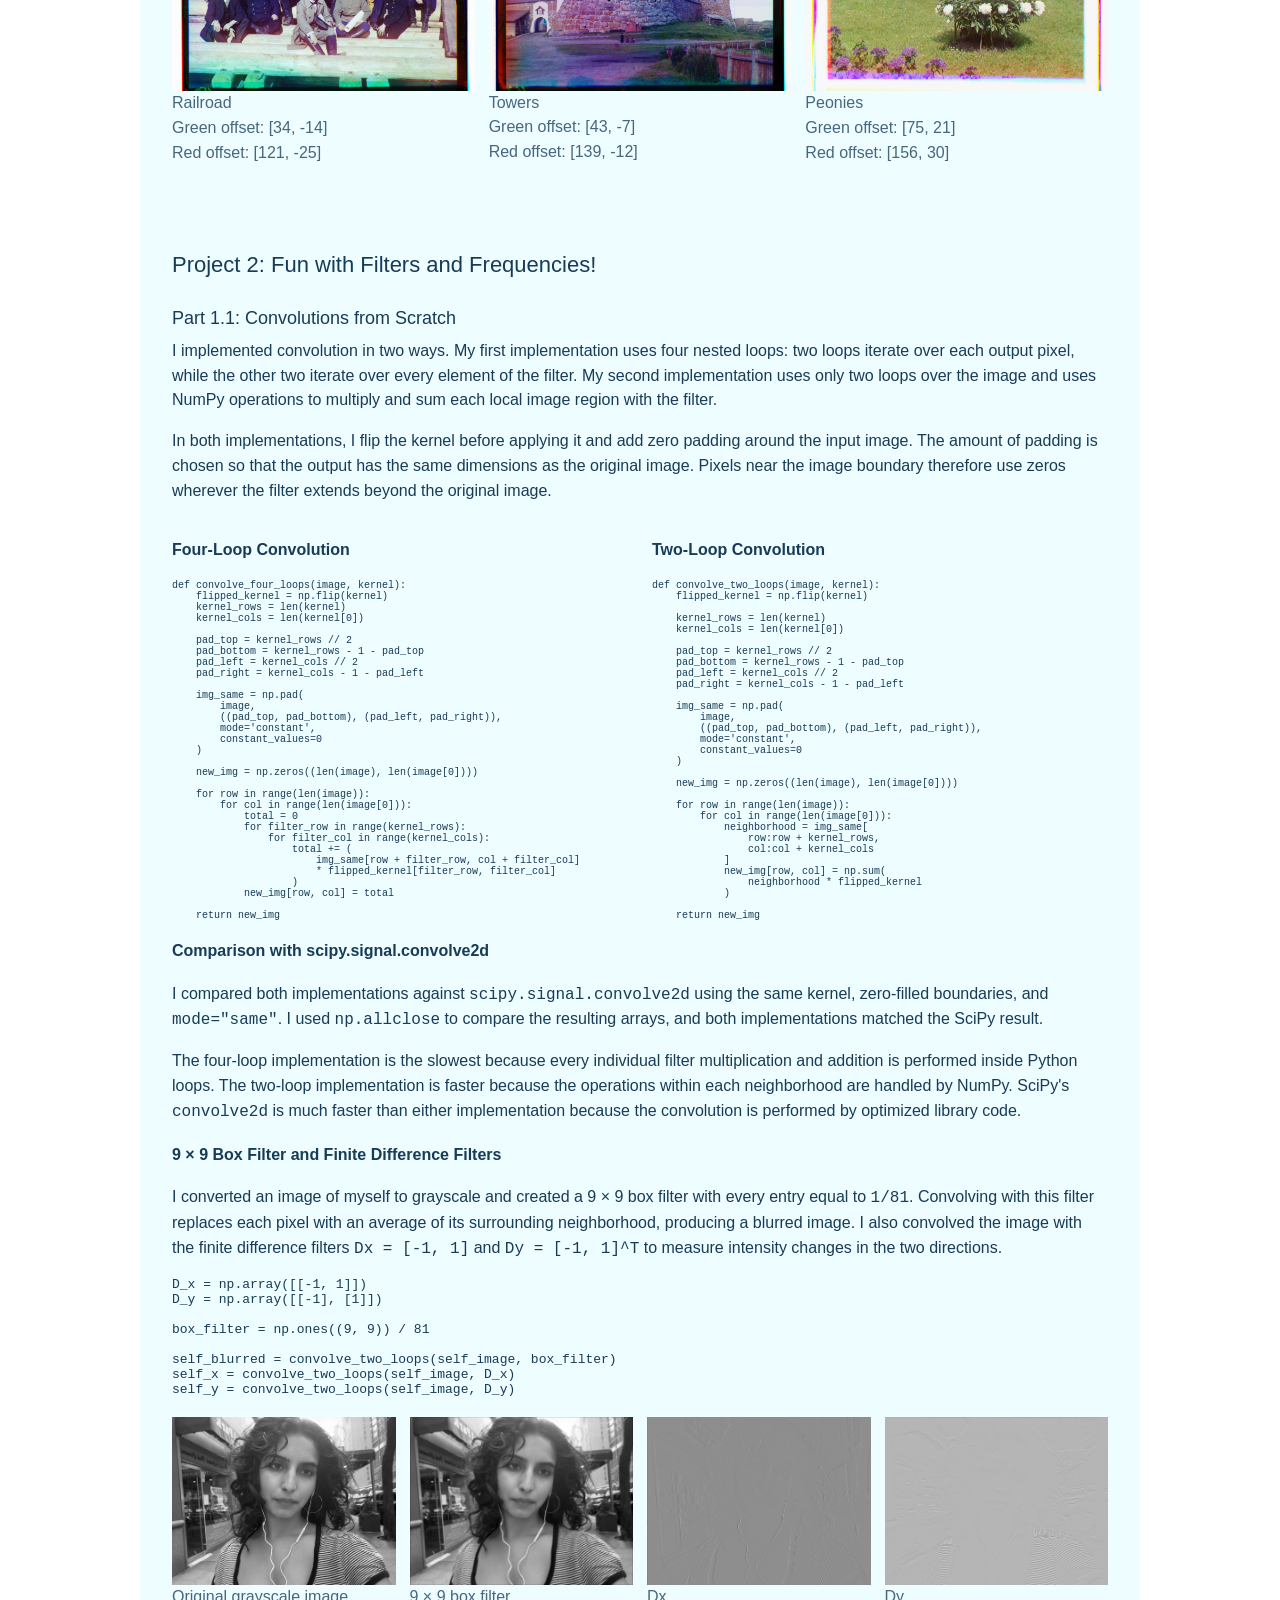
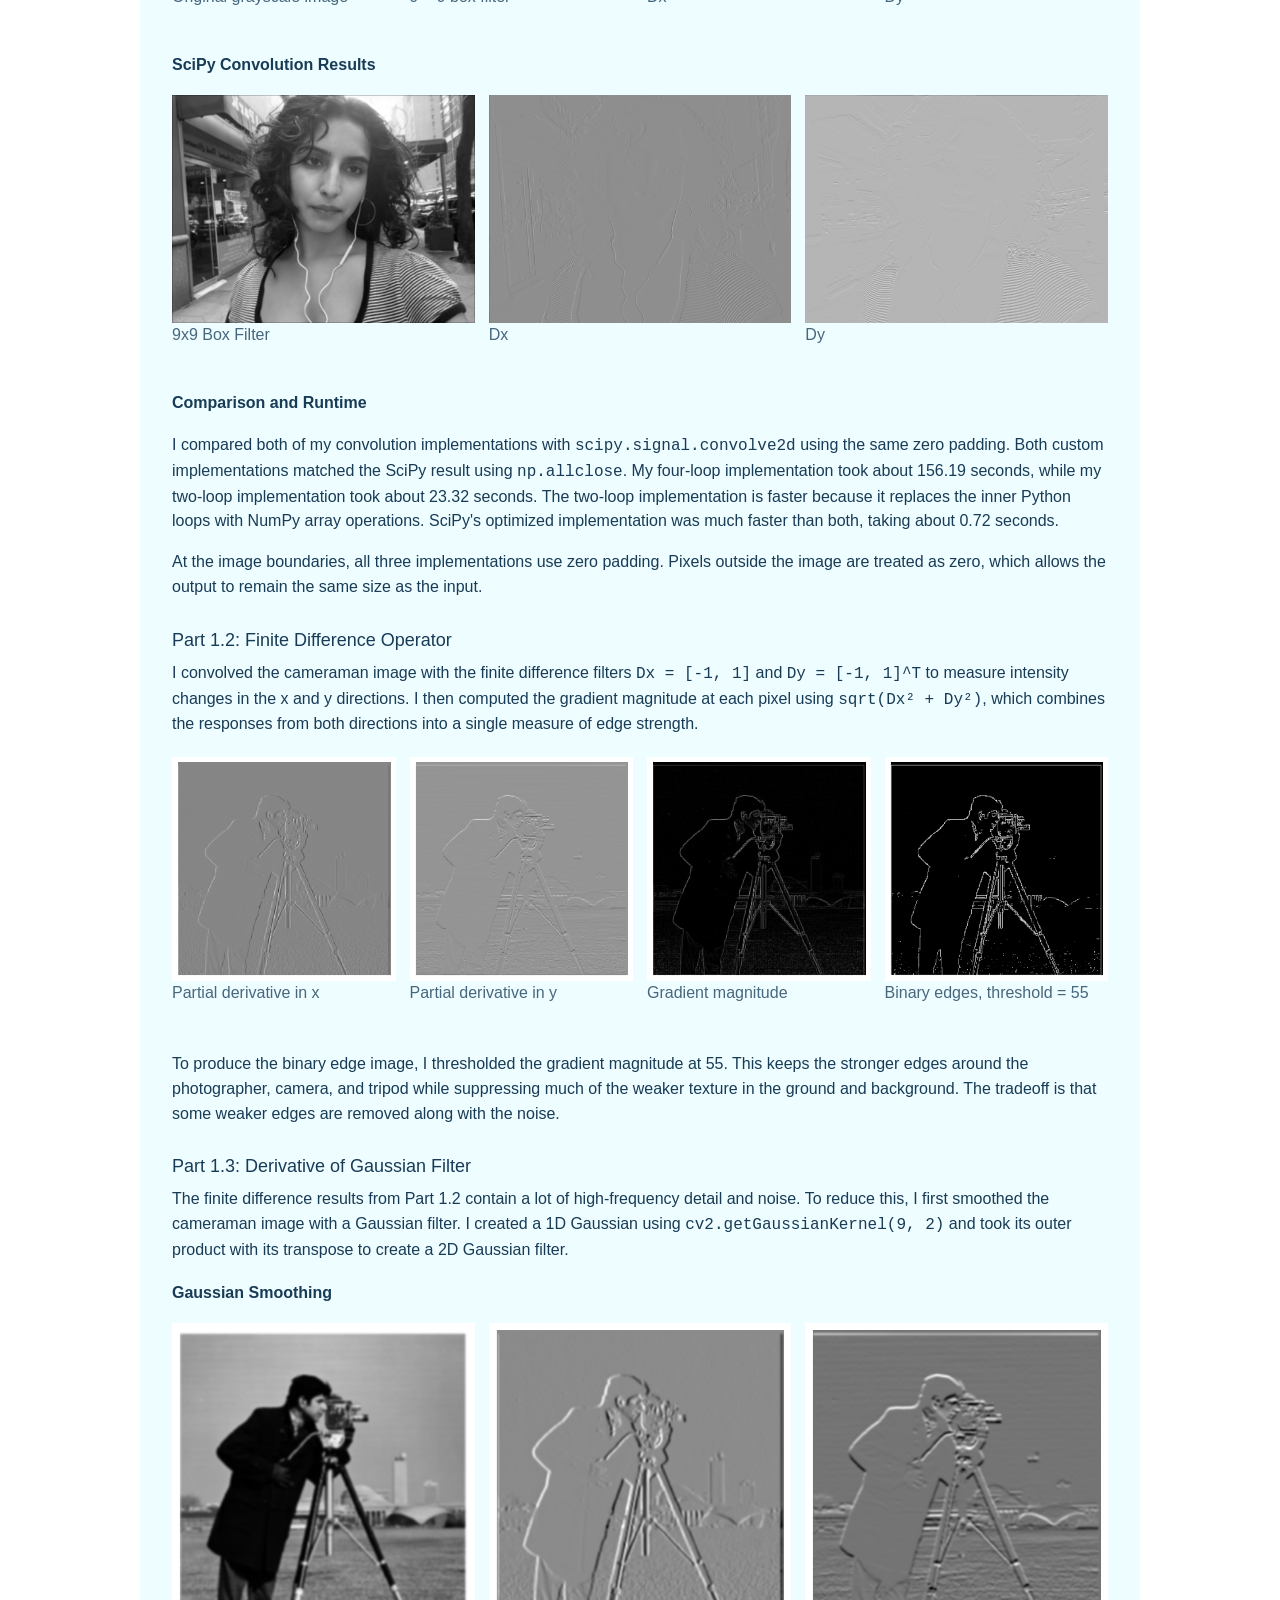
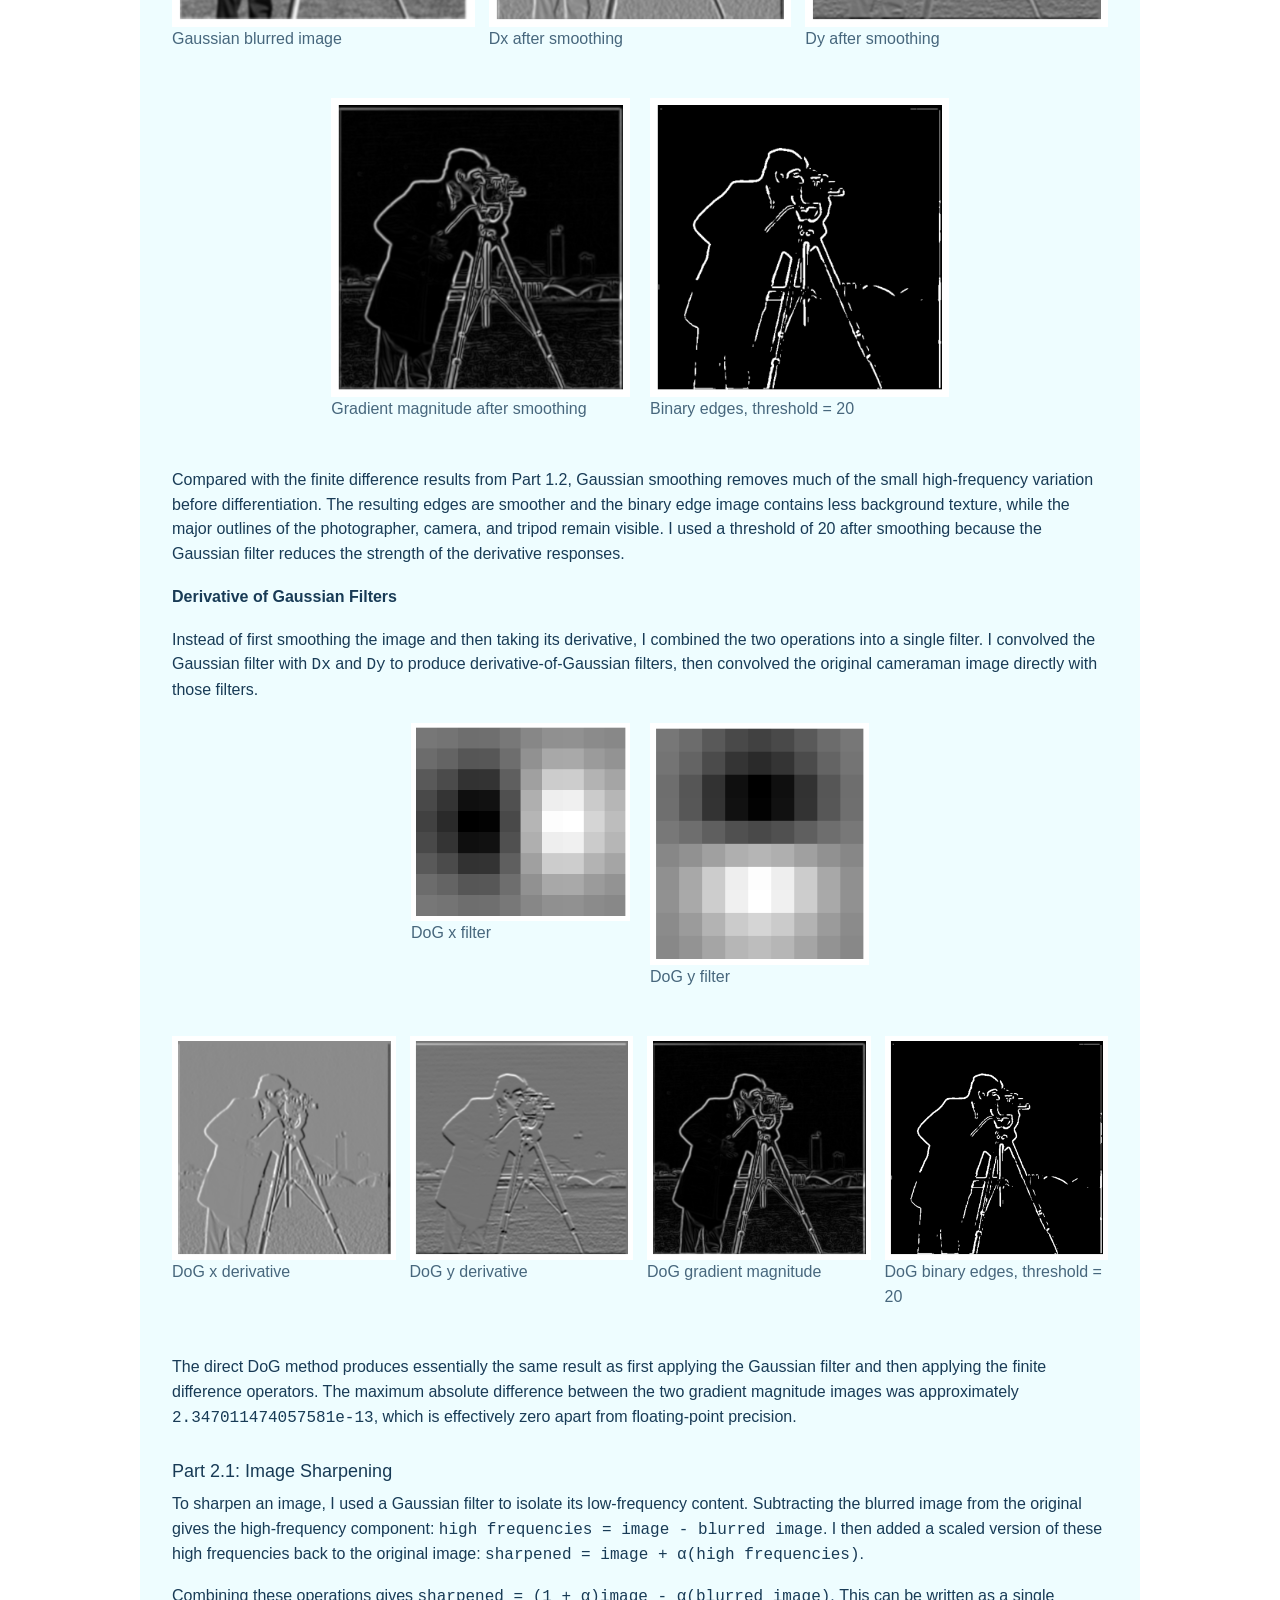
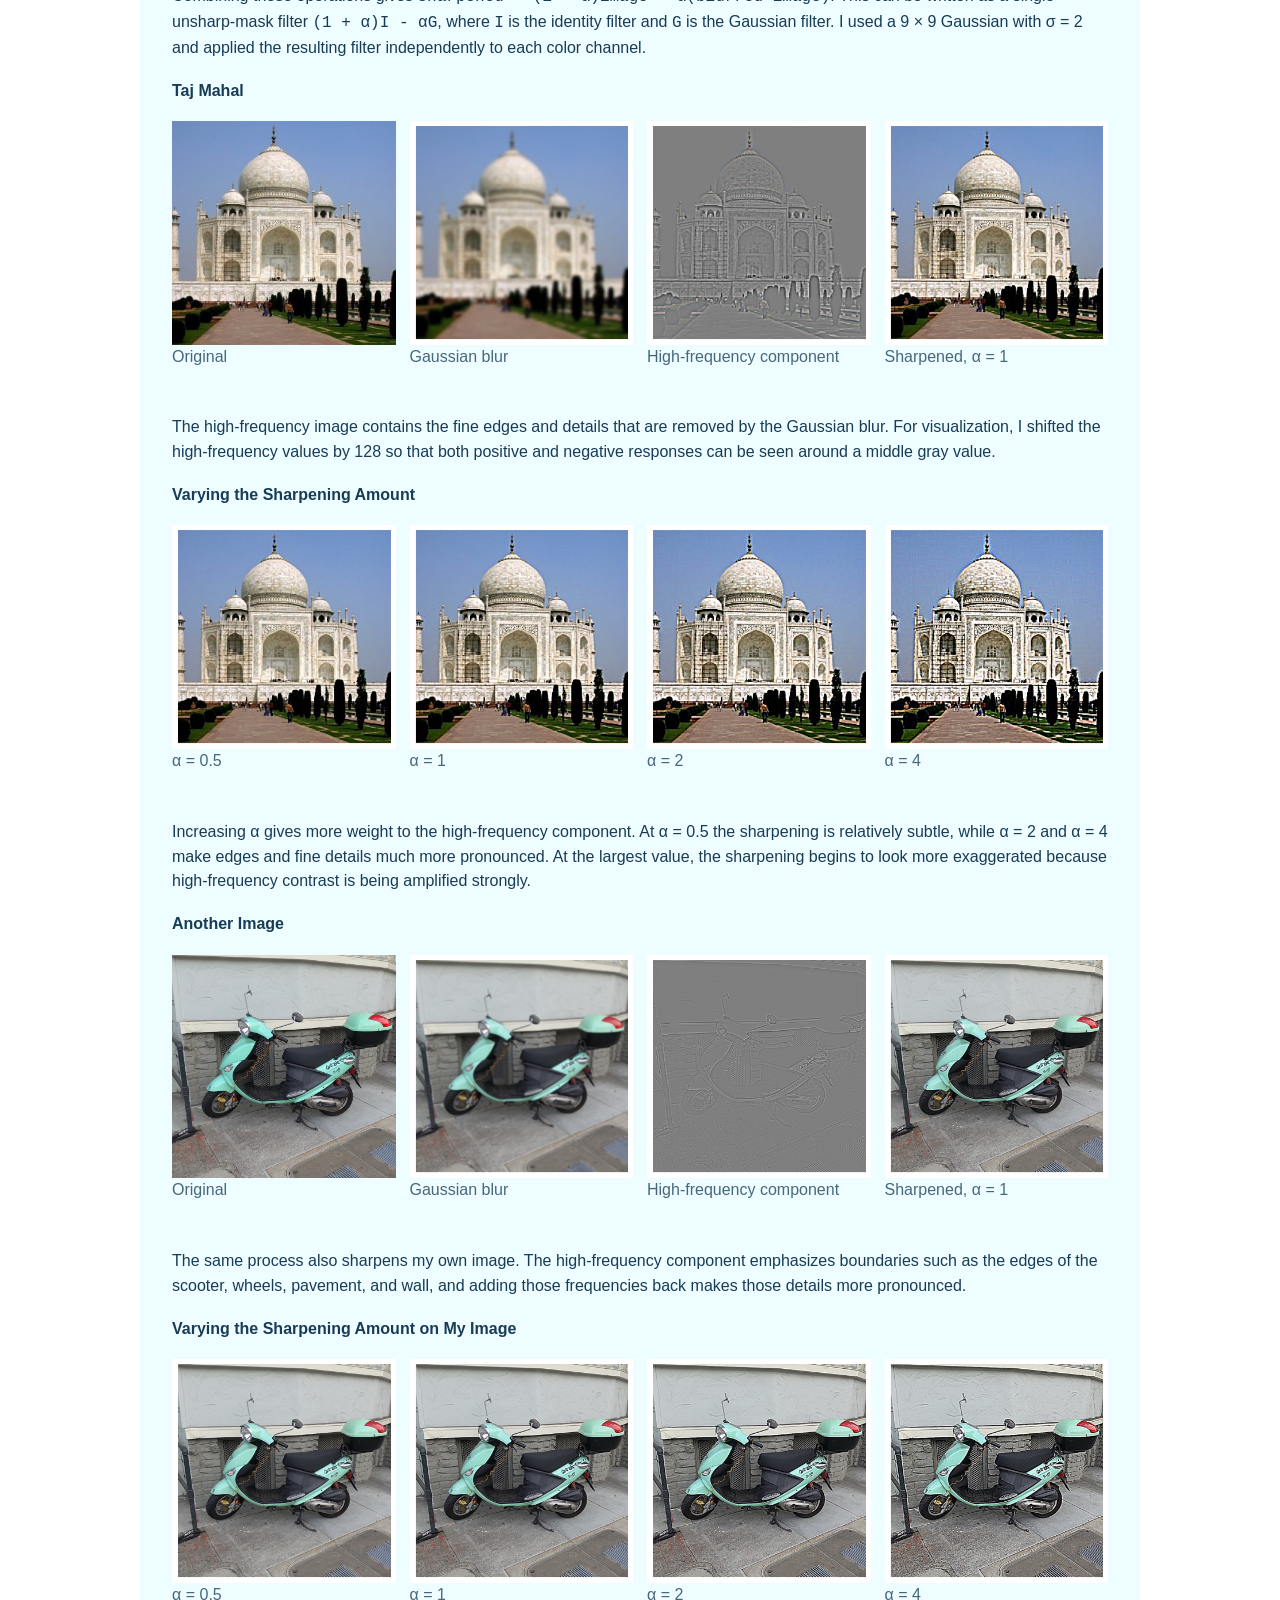
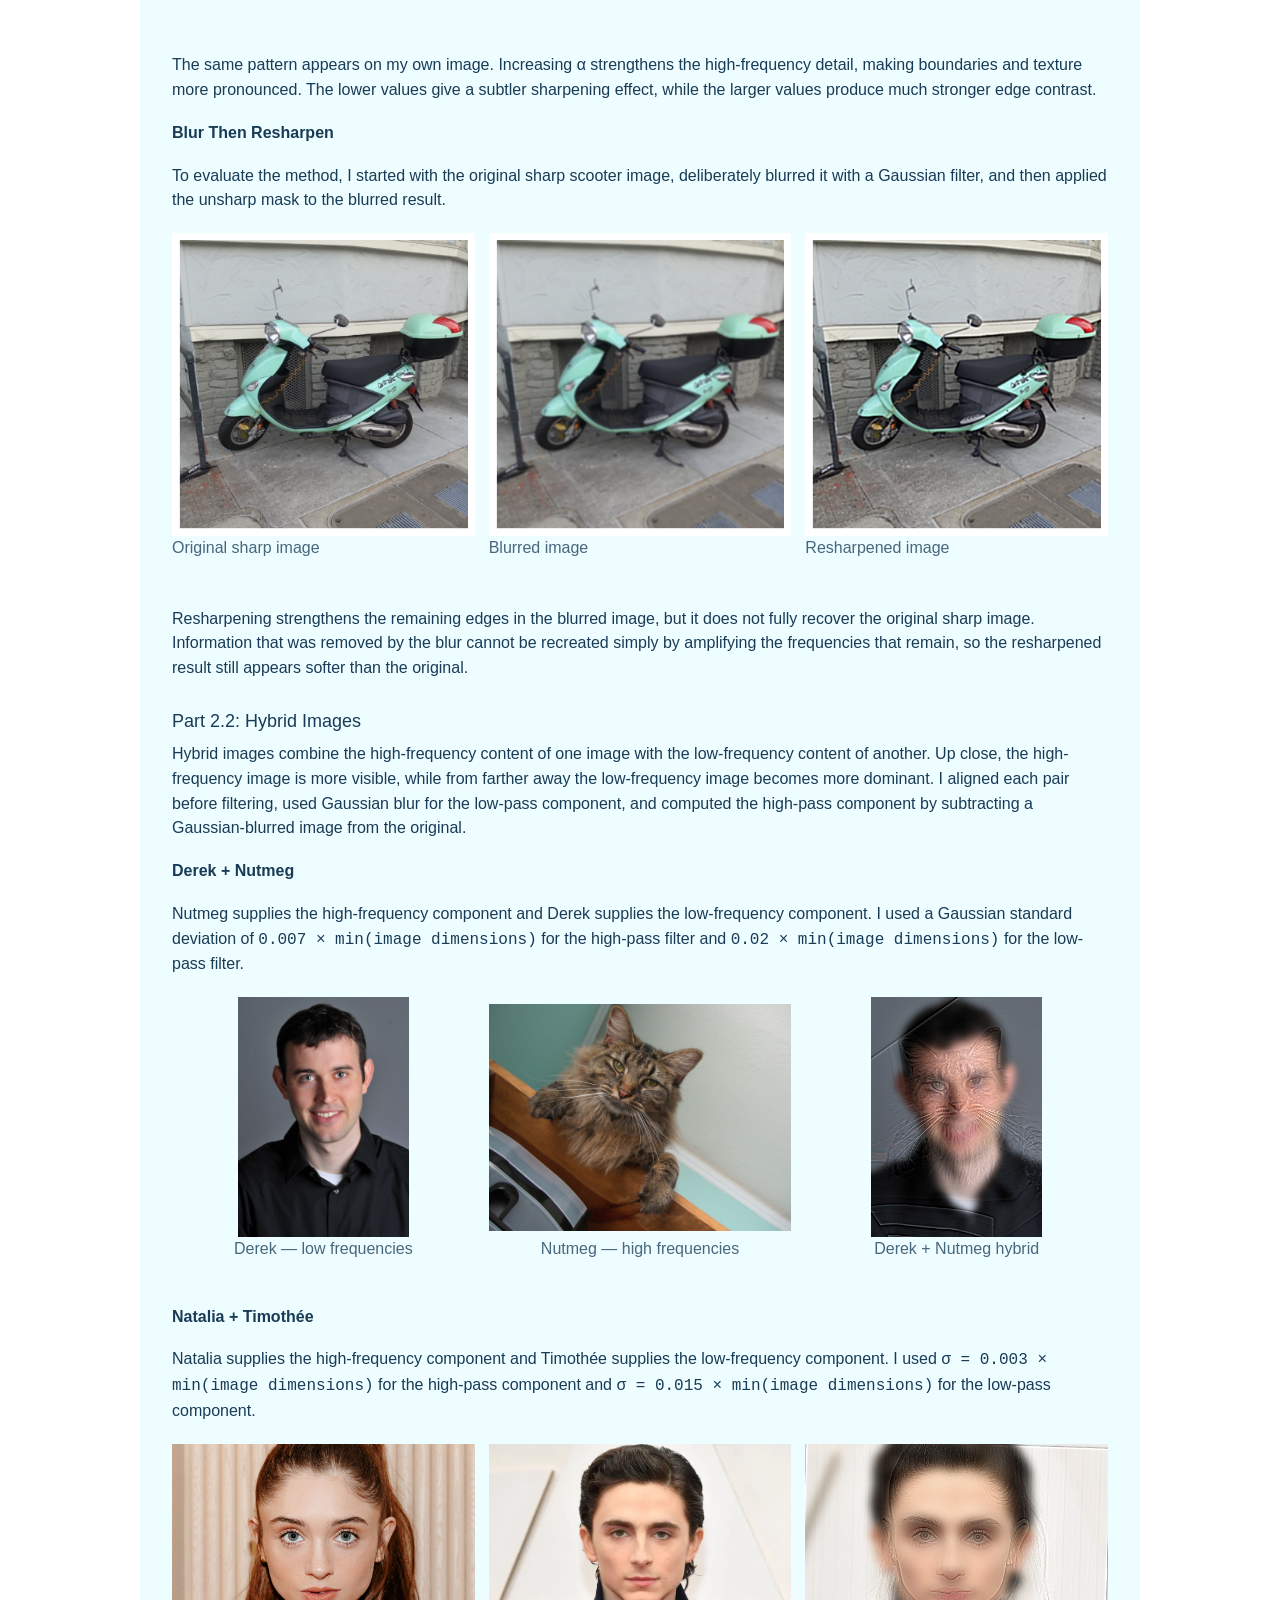
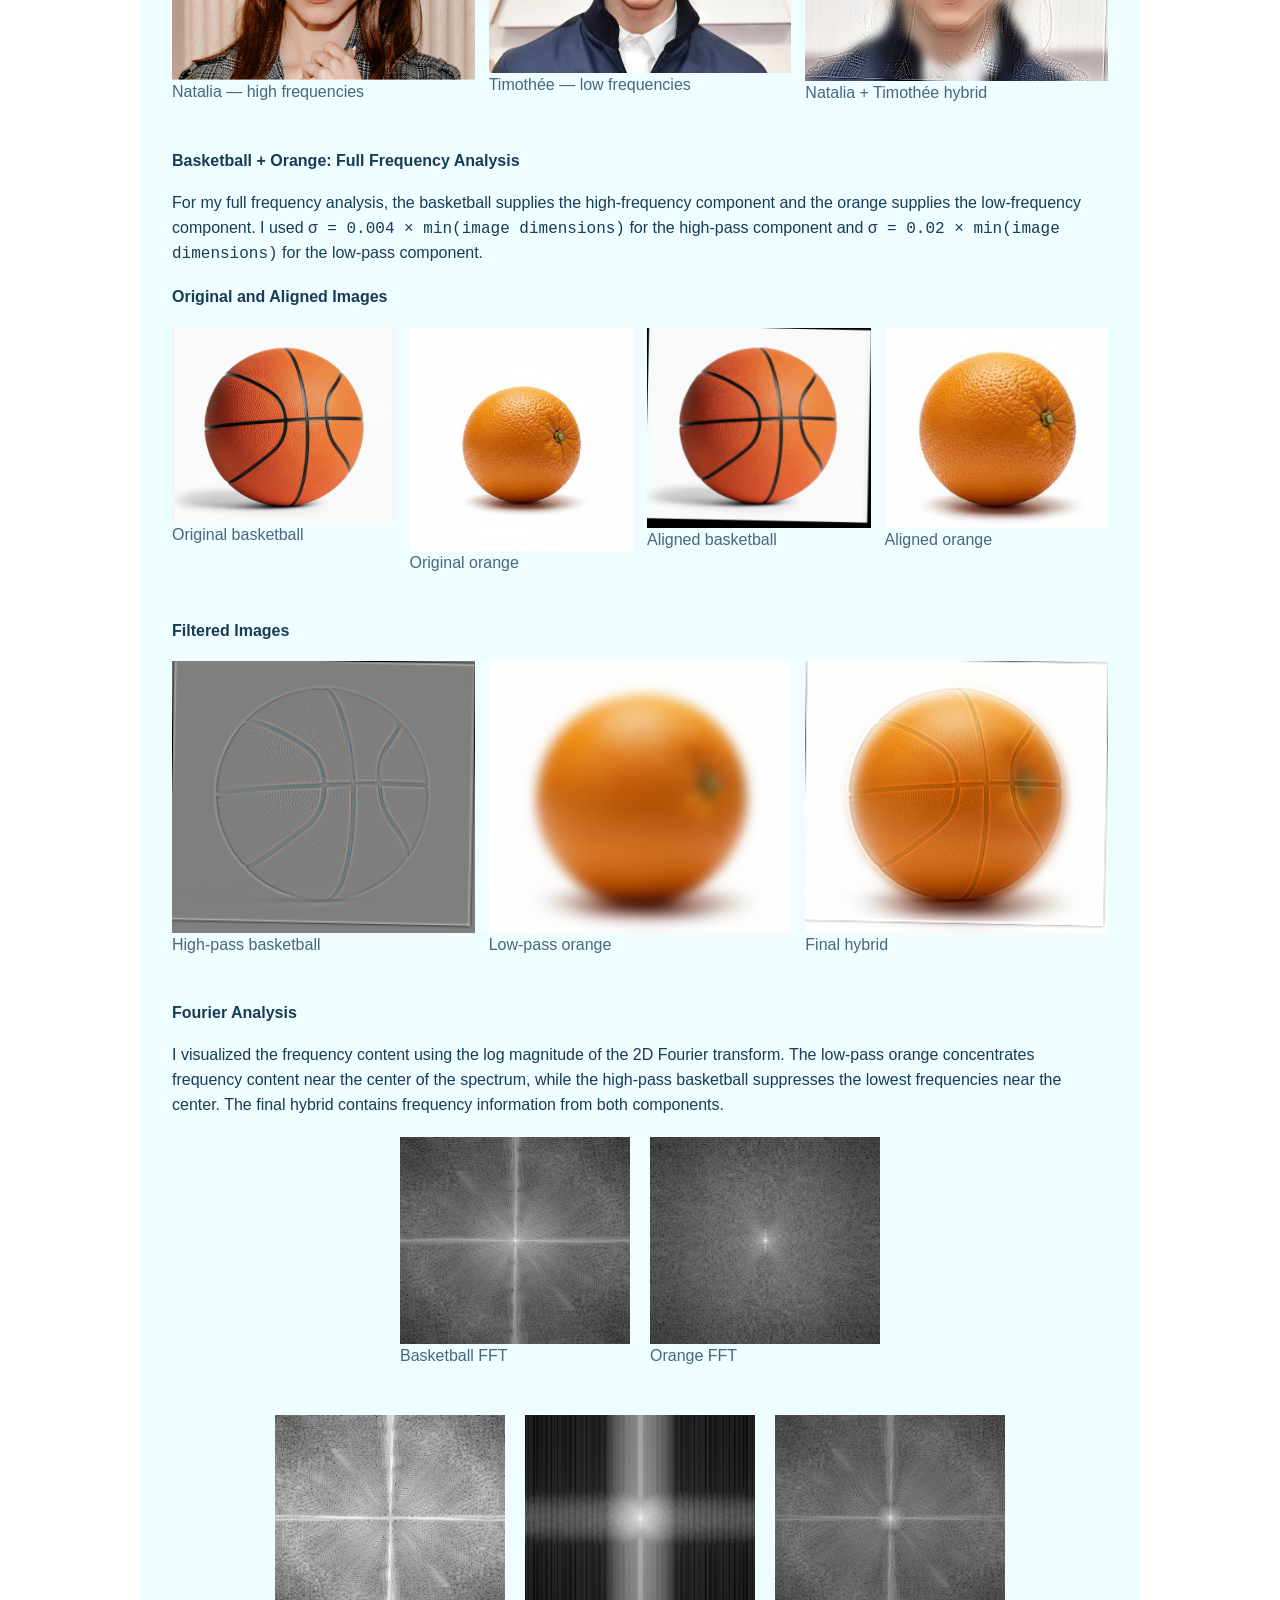
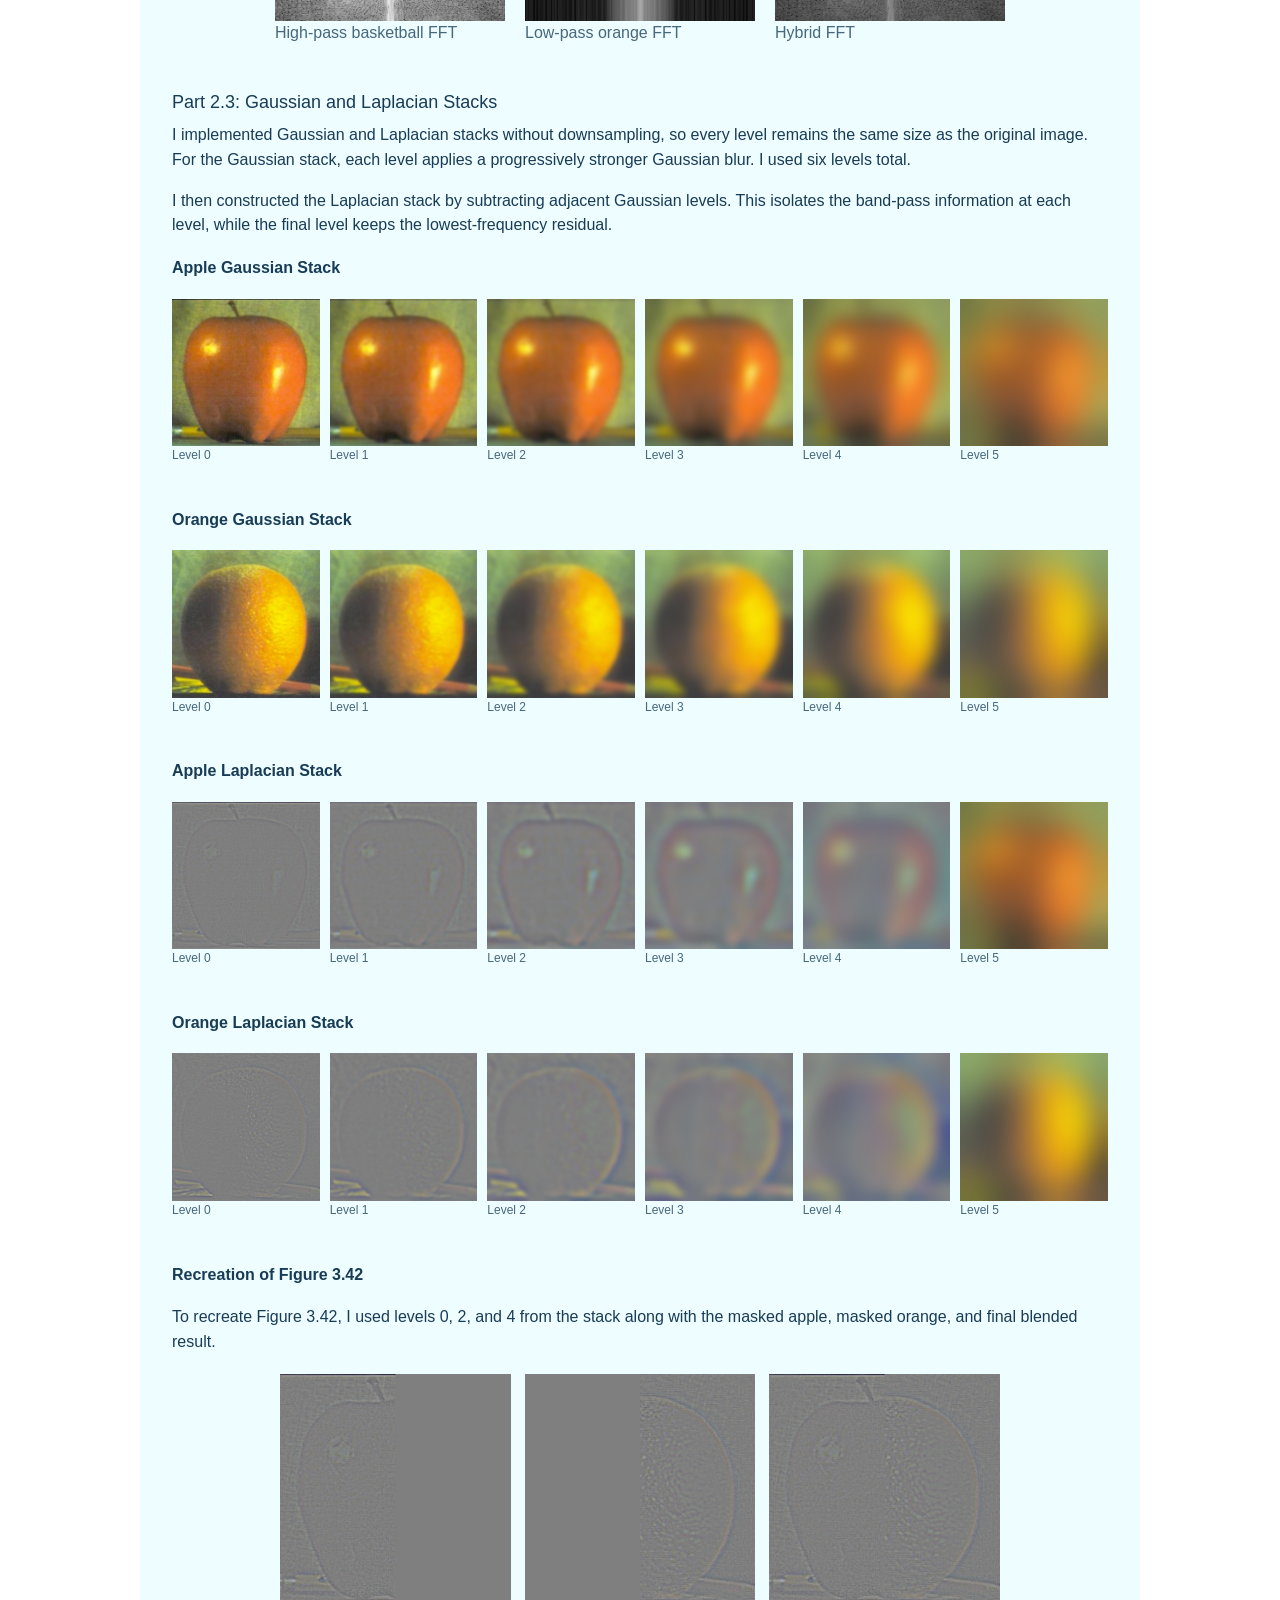
==== commit f75a5cda: "Add Project 4B results and website" ====
--- a/index.html
+++ b/index.html
@@ -21,6 +21,7 @@
       <a href="#project1" class="project-tab">Project 1</a>
       <a href="#project2" class="project-tab">Project 2</a>
         <a href="#project3" class="project-tab">Project 3</a>
+        <a href="#project4" class="project-tab">Project 4</a>
     </nav>
 
     <section class="project" id="project0">
@@ -1683,6 +1684,384 @@
 </section>
 
 
+  
+
+<section class="project" id="project4">
+  <div class="project-content">
+
+    <h2>Project 4: Image Warping and Mosaicing</h2>
+
+    <h3>Part A: Image Warping and Mosaicing</h3>
+
+
+    <h4>A.1 Shoot the Pictures</h4>
+
+    <p>
+      I used two image pairs for this section: Moffitt and a room with two doors. Each pair has overlapping views with shared features that I could use as corresponding points.
+    </p>
+
+    <div class="image-grid two-match-three">
+      <div class="figure">
+        <img src="./4/room1.jpg" alt="Room image 1">
+        <p class="caption">Room image 1</p>
+      </div>
+      <div class="figure">
+        <img src="./4/room2.jpg" alt="Room image 2">
+        <p class="caption">Room image 2</p>
+      </div>
+    </div>
+
+    <div class="image-grid two-match-three">
+      <div class="figure">
+        <img src="./4/building1.jpeg" alt="Moffitt image 1">
+        <p class="caption">Moffitt image 1</p>
+      </div>
+      <div class="figure">
+        <img src="./4/building2.jpeg" alt="Moffitt image 2">
+        <p class="caption">Moffitt image 2</p>
+      </div>
+    </div>
+
+
+    <h4>A.2 Recover Homographies</h4>
+
+    <p>
+      I picked eight corresponding points in each image pair using Matplotlib’s ginput. I clicked the same features in the same order in both images, then used those points in computeH(im1_pts, im2_pts) to find the homography that maps image 1 into image 2.
+    </p>
+
+    <div class="image-grid two-match-three">
+      <div class="figure">
+        <img src="./4/results/room1_points.png" alt="Room image 1 correspondences">
+        <p class="caption">Room image 1 correspondences</p>
+      </div>
+      <div class="figure">
+        <img src="./4/results/room2_points.png" alt="Room image 2 correspondences">
+        <p class="caption">Room image 2 correspondences</p>
+      </div>
+    </div>
+
+    <div class="image-grid two-match-three">
+      <div class="figure">
+        <img src="./4/results/building1_points.png" alt="Moffitt image 1 correspondences">
+        <p class="caption">Moffitt image 1 correspondences</p>
+      </div>
+      <div class="figure">
+        <img src="./4/results/building2_points.png" alt="Moffitt image 2 correspondences">
+        <p class="caption">Moffitt image 2 correspondences</p>
+      </div>
+    </div>
+
+    <p>
+      I fixed the bottom right entry of H to 1, which leaves eight unknown values. For a point (x, y) in image 1 and its match (x′, y′) in image 2:
+    </p>
+
+    <p>
+      x′ = (h11·x + h12·y + h13) / (h31·x + h32·y + 1)<br>
+      y′ = (h21·x + h22·y + h23) / (h31·x + h32·y + 1)
+    </p>
+
+    <p>
+      Rearranging these gives two linear equations for each correspondence:
+    </p>
+
+    <p>
+      x·h11 + y·h12 + h13 − x·x′·h31 − y·x′·h32 = x′<br>
+      x·h21 + y·h22 + h23 − x·y′·h31 − y·y′·h32 = y′
+    </p>
+
+    <p>
+      Each point pair contributes these two rows to A:
+    </p>
+
+    <p>
+      [x, y, 1, 0, 0, 0, −x·x′, −y·x′]<br>
+      [0, 0, 0, x, y, 1, −x·y′, −y·y′]
+    </p>
+
+    <p>
+      The matching entries in b are x′ and y′.
+    </p>
+
+    <p>
+      With eight correspondences, A has size 16 × 8 and b has length 16. Since this gives more equations than unknowns, I solved Ah = b with np.linalg.lstsq. I then added the fixed value 1 and reshaped the result into the 3 × 3 homography matrix.
+    </p>
+
+    <p>
+      The recovered Moffitt homography maps building image 1 into building image 2:
+    </p>
+
+    <p>
+      H = [<br>
+      &nbsp;&nbsp;[1.68574613, −0.0227506519, −3228.65244],<br>
+      &nbsp;&nbsp;[0.269699817, 1.45103623, −1123.68145],<br>
+      &nbsp;&nbsp;[0.000117492956, 0.00000185191664, 1]<br>
+      ]
+    </p>
+
+    <p>
+      The recovered room homography maps room image 1 into room image 2:
+    </p>
+
+    <p>
+      H = [<br>
+      &nbsp;&nbsp;[1.19885471, −0.0485880325, −1622.40056],<br>
+      &nbsp;&nbsp;[0.0946041487, 1.08670647, −314.756449],<br>
+      &nbsp;&nbsp;[0.0000340513111, −0.00000645056933, 1]<br>
+      ]
+    </p>
+
+
+    <h4>A.3 Warp the Images</h4>
+
+    <p>
+      I implemented nearest neighbor and bilinear warping using inverse warping. I first transform the four corners of the image with H to figure out the bounds of the warped result. I use those bounds to create the output image.
+    </p>
+
+    <p>
+      For every pixel in the output, I apply H⁻¹ to find where it came from in the original image. This avoids the holes that can happen with forward warping. I also return a mask that keeps track of which output pixels actually contain image data.
+    </p>
+
+    <p>
+      For nearest neighbor, I round the source coordinates and copy the closest pixel. For bilinear interpolation, I use the four surrounding pixels:
+    </p>
+
+    <p>
+      x0 = floor(x), y0 = floor(y)<br>
+      x1 = min(x0 + 1, width − 1), y1 = min(y0 + 1, height − 1)<br>
+      dx = x − x0, dy = y − y0
+    </p>
+
+    <p>
+      I(x, y) = (1 − dx)(1 − dy)I[y0, x0] + dx(1 − dy)I[y0, x1] + (1 − dx)dyI[y1, x0] + dx·dy·I[y1, x1]
+    </p>
+
+    <p>
+      I tested the warping with two rectifications. For the shoebox, I selected the four corners of the lid and mapped them to a 1400 by 1130 rectangle to keep its measured 14:11.3 proportions. For the scale, I mapped its four corners to a 1000 by 1000 square. The whole image is warped along with the selected object, which is why the surrounding floor changes shape too.
+    </p>
+
+    <div class="image-grid three">
+      <div class="figure">
+        <img src="./4/shoebox.jpg" alt="Original shoebox">
+        <p class="caption">Original shoebox</p>
+      </div>
+      <div class="figure">
+        <img src="./4/results/shoebox_nn.png" alt="Shoebox nearest neighbor rectification">
+        <p class="caption">Nearest neighbor</p>
+      </div>
+      <div class="figure">
+        <img src="./4/results/shoebox_bilinear.png" alt="Shoebox bilinear rectification">
+        <p class="caption">Bilinear</p>
+      </div>
+    </div>
+
+    <div class="image-grid three">
+      <div class="figure">
+        <img src="./4/scale.jpg" alt="Original scale">
+        <p class="caption">Original scale</p>
+      </div>
+      <div class="figure">
+        <img src="./4/results/scale_nn.png" alt="Scale nearest neighbor rectification">
+        <p class="caption">Nearest neighbor</p>
+      </div>
+      <div class="figure">
+        <img src="./4/results/scale_bilinear.png" alt="Scale bilinear rectification">
+        <p class="caption">Bilinear</p>
+      </div>
+    </div>
+
+    <p>
+      Both methods give the same overall geometry. The shoebox becomes rectangular and the scale becomes approximately square. At the full image size, the difference between the two methods is very subtle. When zooming in on the Timberland logo and the “Vitafit” text, nearest neighbor has slightly more jagged, pixelated edges, while bilinear produces smoother edges.
+    </p>
+
+    <p>
+      Nearest neighbor is faster because it only copies one pixel for each output location. Bilinear uses four pixels and computes weights between them, so it takes more work but gives a smoother result.
+    </p>
+
+
+    <h4>A.4 Blend the Images into a Mosaic</h4>
+
+    <p>
+      I made three mosaics using the Moffitt, room, and Cal poster image pairs. For each one, I kept image 2 fixed and warped image 1 into its perspective using the homography and bilinear interpolation.
+    </p>
+
+    <p>
+      I found the size of the shared canvas using the warped corners of image 1 together with the bounds of image 2. I then placed both images onto separate canvases at the correct offsets.
+    </p>
+
+    <p>
+      To blend the overlap, I used the masks from each image with scipy.ndimage.distance_transform_edt. Pixels farther from the edge of an image get larger weights, while pixels near the edge get smaller weights. I then combine the two images with:
+    </p>
+
+    <p>
+      mosaic = (weights1 · canvas1 + weights2 · canvas2) / (weights1 + weights2)
+    </p>
+
+    <p>
+      If only one image covers a pixel, that image is kept. In the overlap, the two images are blended based on their weights, which makes the transition between them gradual. Pixels that are not covered by either image stay black.
+    </p>
+
+    <p><strong>Moffitt Mosaic</strong></p>
+
+    <div class="image-grid three">
+      <div class="figure">
+        <img src="./4/building1.jpeg" alt="Moffitt source image 1">
+        <p class="caption">Source image 1</p>
+      </div>
+      <div class="figure">
+        <img src="./4/building2.jpeg" alt="Moffitt source image 2">
+        <p class="caption">Source image 2</p>
+      </div>
+      <div class="figure">
+        <img src="./4/results/building_mosaic.png" alt="Moffitt mosaic">
+        <p class="caption">Mosaic</p>
+      </div>
+    </div>
+
+    <p><strong>Room Mosaic</strong></p>
+
+    <div class="image-grid three">
+      <div class="figure">
+        <img src="./4/room1.jpg" alt="Room source image 1">
+        <p class="caption">Source image 1</p>
+      </div>
+      <div class="figure">
+        <img src="./4/room2.jpg" alt="Room source image 2">
+        <p class="caption">Source image 2</p>
+      </div>
+      <div class="figure">
+        <img src="./4/results/room_mosaic.png" alt="Room mosaic">
+        <p class="caption">Mosaic</p>
+      </div>
+    </div>
+
+    <p><strong>Cal Poster Mosaic</strong></p>
+
+    <div class="image-grid three">
+      <div class="figure">
+        <img src="./4/cal1.jpg" alt="Cal source image 1">
+        <p class="caption">Source image 1</p>
+      </div>
+      <div class="figure">
+        <img src="./4/cal2.jpg" alt="Cal source image 2">
+        <p class="caption">Source image 2</p>
+      </div>
+      <div class="figure">
+        <img src="./4/results/cal_mosaic.png" alt="Cal mosaic">
+        <p class="caption">Mosaic</p>
+      </div>
+    </div>
+
+    <p>
+      The Moffitt mosaic combines the seating area, purple wall, and meeting rooms into a wider view. The room mosaic combines the two door views, and the Cal mosaic combines the poster wall with the doorway and air conditioner. The feathering gives smooth transitions across the overlapping areas. The black borders are parts of the canvas that neither image covers.
+    </p>
+
+  
+
+
+    <h3>Part B: Feature Matching for Autostitching</h3>
+
+
+    <h4>B.1 Harris Corner Detection</h4>
+
+    <p>
+      I started with the provided Harris corner detector to find candidate corners in the Moffitt image. I then used Adaptive Non-Maximal Suppression to reduce these to 500 points. For each corner, I compute a suppression radius based on nearby stronger corners and keep the points with the largest radii. This gives a more spread out set of features across the image.
+    </p>
+
+    <div class="image-grid two-match-three">
+      <div class="figure">
+        <img src="./4/results_b/building_harris.png" alt="Harris corners">
+        <p class="caption">Harris corners</p>
+      </div>
+      <div class="figure">
+        <img src="./4/results_b/building_anms.png" alt="Harris corners after ANMS">
+        <p class="caption">Corners after ANMS</p>
+      </div>
+    </div>
+
+
+    <h4>B.2 Feature Descriptor Extraction</h4>
+
+    <p>
+      For each selected corner, I take a 40 by 40 grayscale patch centered at the point and resize it to 8 by 8. I normalize each descriptor by subtracting its mean and dividing by its standard deviation. These normalized patches give a small representation of the image around each feature.
+    </p>
+
+    <div class="figure" style="max-width: 650px; margin: 20px auto 30px;">
+      <img src="./4/results_b/building_descriptors.png" alt="Extracted feature descriptors">
+      <p class="caption">Examples of normalized 8 × 8 feature descriptors</p>
+    </div>
+
+
+    <h4>B.3 Feature Matching</h4>
+
+    <p>
+      I matched descriptors by computing the SSD between each feature in image 1 and every feature in image 2. For each feature, I find its closest and second closest matches. I keep the match when the distance to the closest descriptor is less than 0.5 times the distance to the second closest descriptor. The same match numbers are shown on both images below.
+    </p>
+
+    <div class="image-grid two-match-three">
+      <div class="figure">
+        <img src="./4/results_b/building1_matches.png" alt="Matched features in Moffitt image 1">
+        <p class="caption">Matched features in Moffitt image 1</p>
+      </div>
+      <div class="figure">
+        <img src="./4/results_b/building2_matches.png" alt="Matched features in Moffitt image 2">
+        <p class="caption">Matched features in Moffitt image 2</p>
+      </div>
+    </div>
+
+
+    <h4>B.4 RANSAC for Robust Homography</h4>
+
+    <p>
+      I used 4 point RANSAC to find a homography from the automatically matched features. For each of 5000 iterations, I randomly choose four matches, compute a homography, and use it to project the remaining points. A match is counted as an inlier when its projected point is within 3 pixels of its matching point. I keep the set with the most inliers and recompute the final homography using all of those inliers.
+    </p>
+
+    <p>
+      I then used the same mosaicing and blending procedure from Part A with the homography found automatically by RANSAC. Below, I compare the manually stitched and automatically stitched results for the same three image pairs.
+    </p>
+
+    <p><strong>Moffitt Mosaic</strong></p>
+
+    <div class="image-grid two-match-three">
+      <div class="figure">
+        <img src="./4/results/building_mosaic.png" alt="Manually stitched Moffitt mosaic">
+        <p class="caption">Manual stitching</p>
+      </div>
+      <div class="figure">
+        <img src="./4/results_b/building_mosaic_auto.png" alt="Automatically stitched Moffitt mosaic">
+        <p class="caption">Automatic stitching</p>
+      </div>
+    </div>
+
+    <p><strong>Room Mosaic</strong></p>
+
+    <div class="image-grid two-match-three">
+      <div class="figure">
+        <img src="./4/results/room_mosaic.png" alt="Manually stitched room mosaic">
+        <p class="caption">Manual stitching</p>
+      </div>
+      <div class="figure">
+        <img src="./4/results_b/room_mosaic_auto.png" alt="Automatically stitched room mosaic">
+        <p class="caption">Automatic stitching</p>
+      </div>
+    </div>
+
+    <p><strong>Cal Poster Mosaic</strong></p>
+
+    <div class="image-grid two-match-three">
+      <div class="figure">
+        <img src="./4/results/cal_mosaic.png" alt="Manually stitched Cal poster mosaic">
+        <p class="caption">Manual stitching</p>
+      </div>
+      <div class="figure">
+        <img src="./4/results_b/cal_mosaic_auto.png" alt="Automatically stitched Cal poster mosaic">
+        <p class="caption">Automatic stitching</p>
+      </div>
+    </div>
+
+</div>
+</section>
+
+
   </main>
 
 
